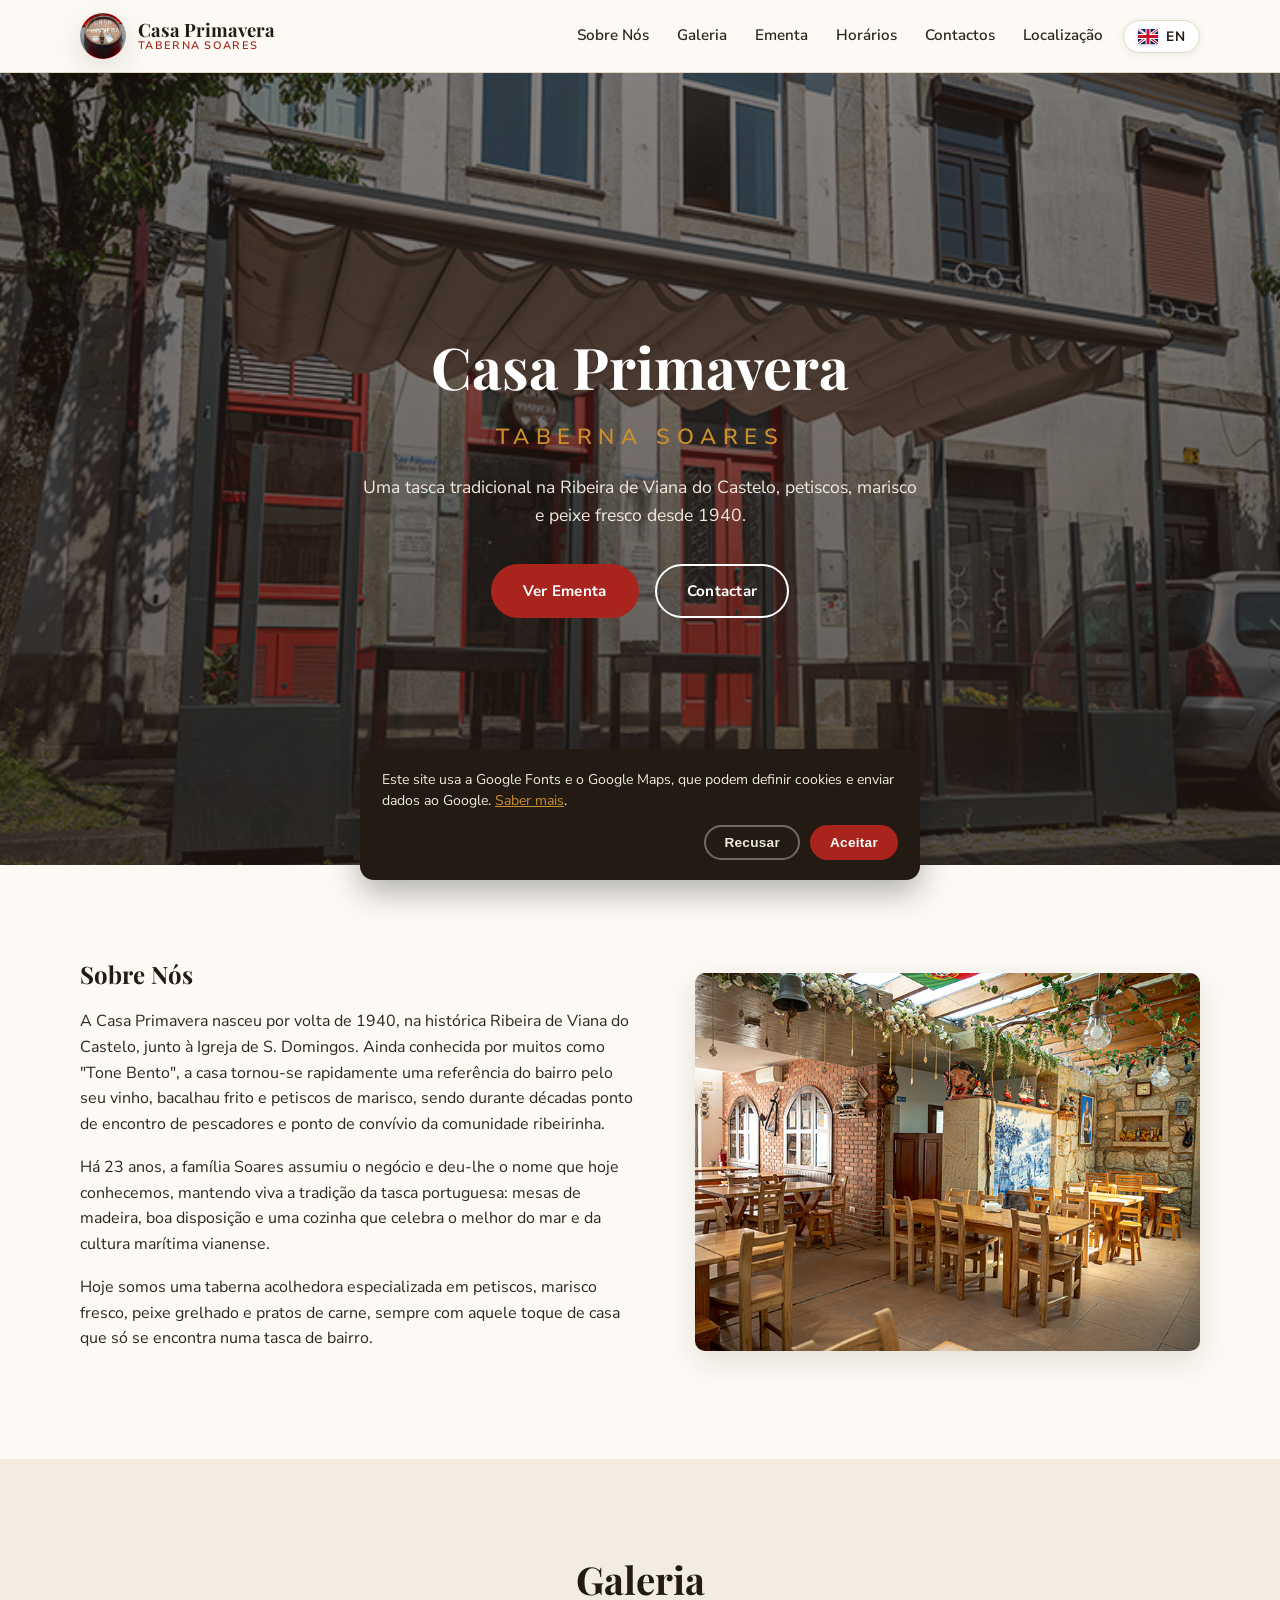
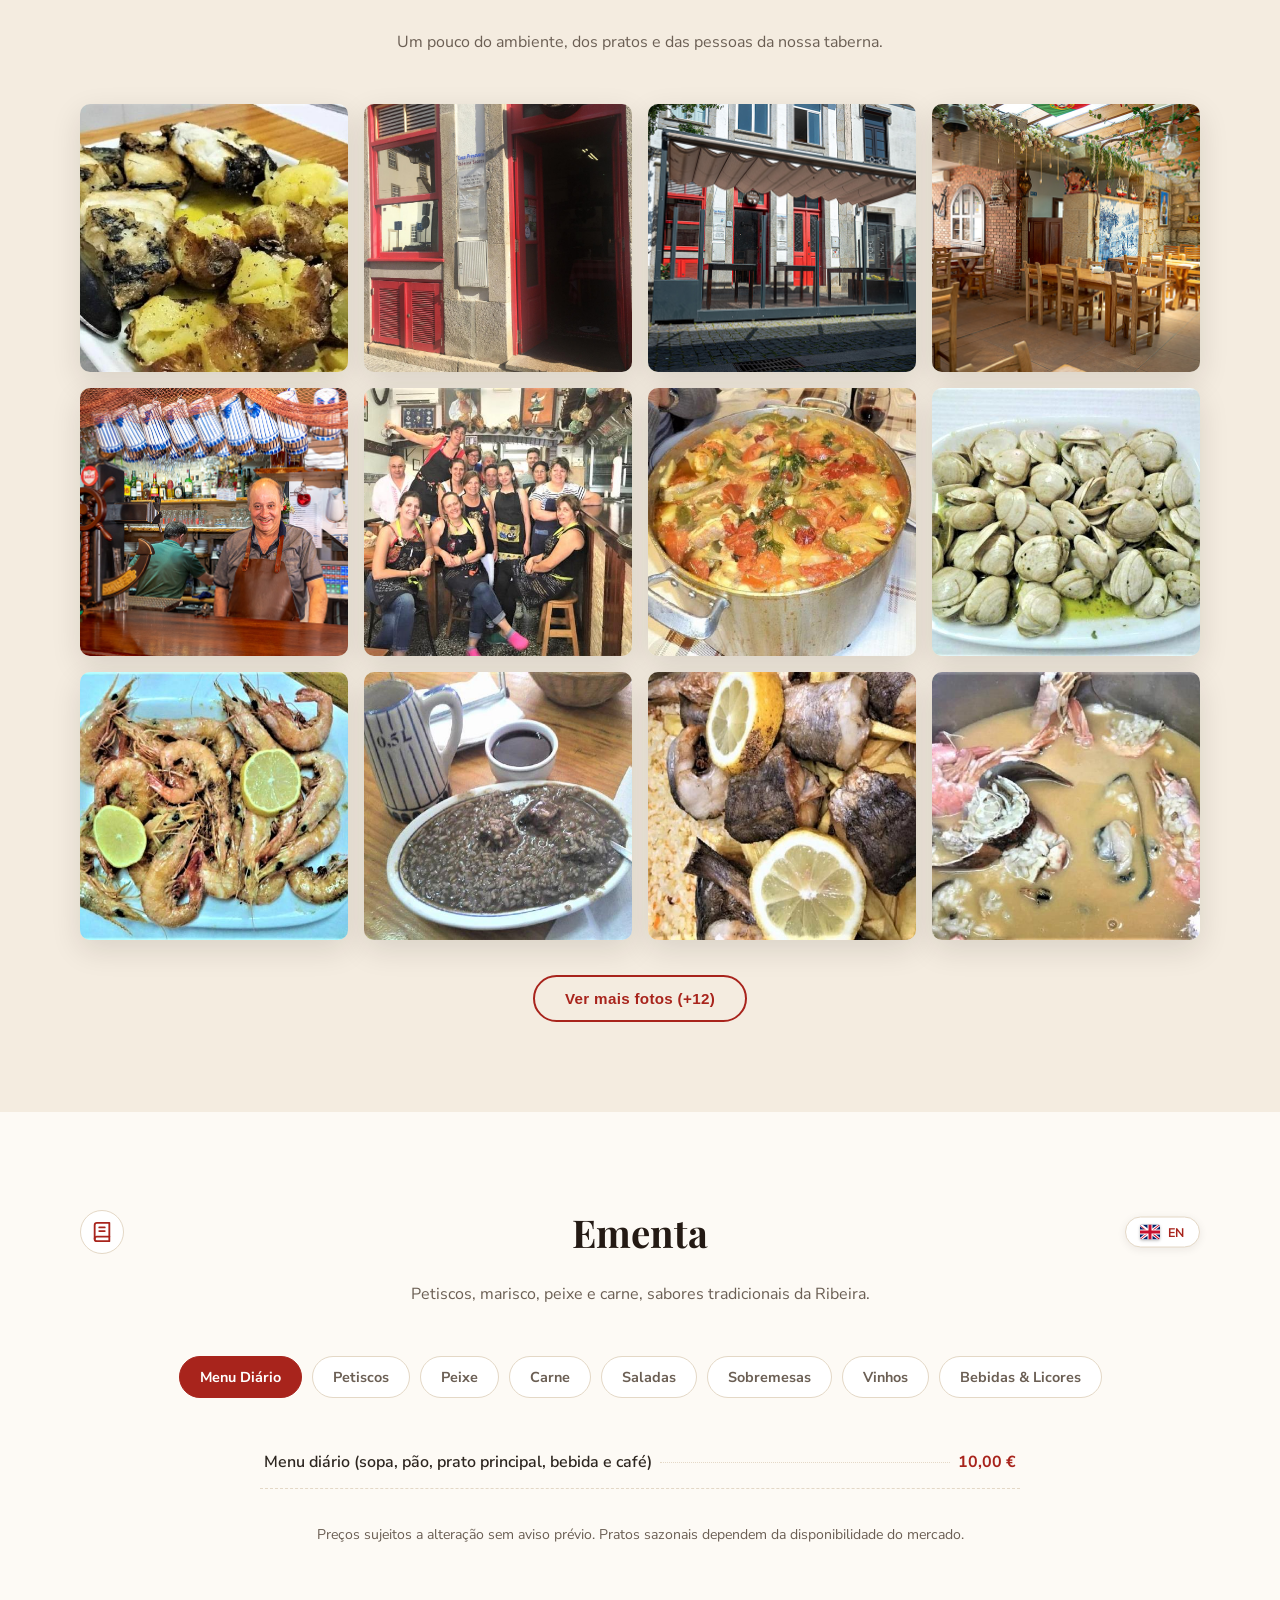
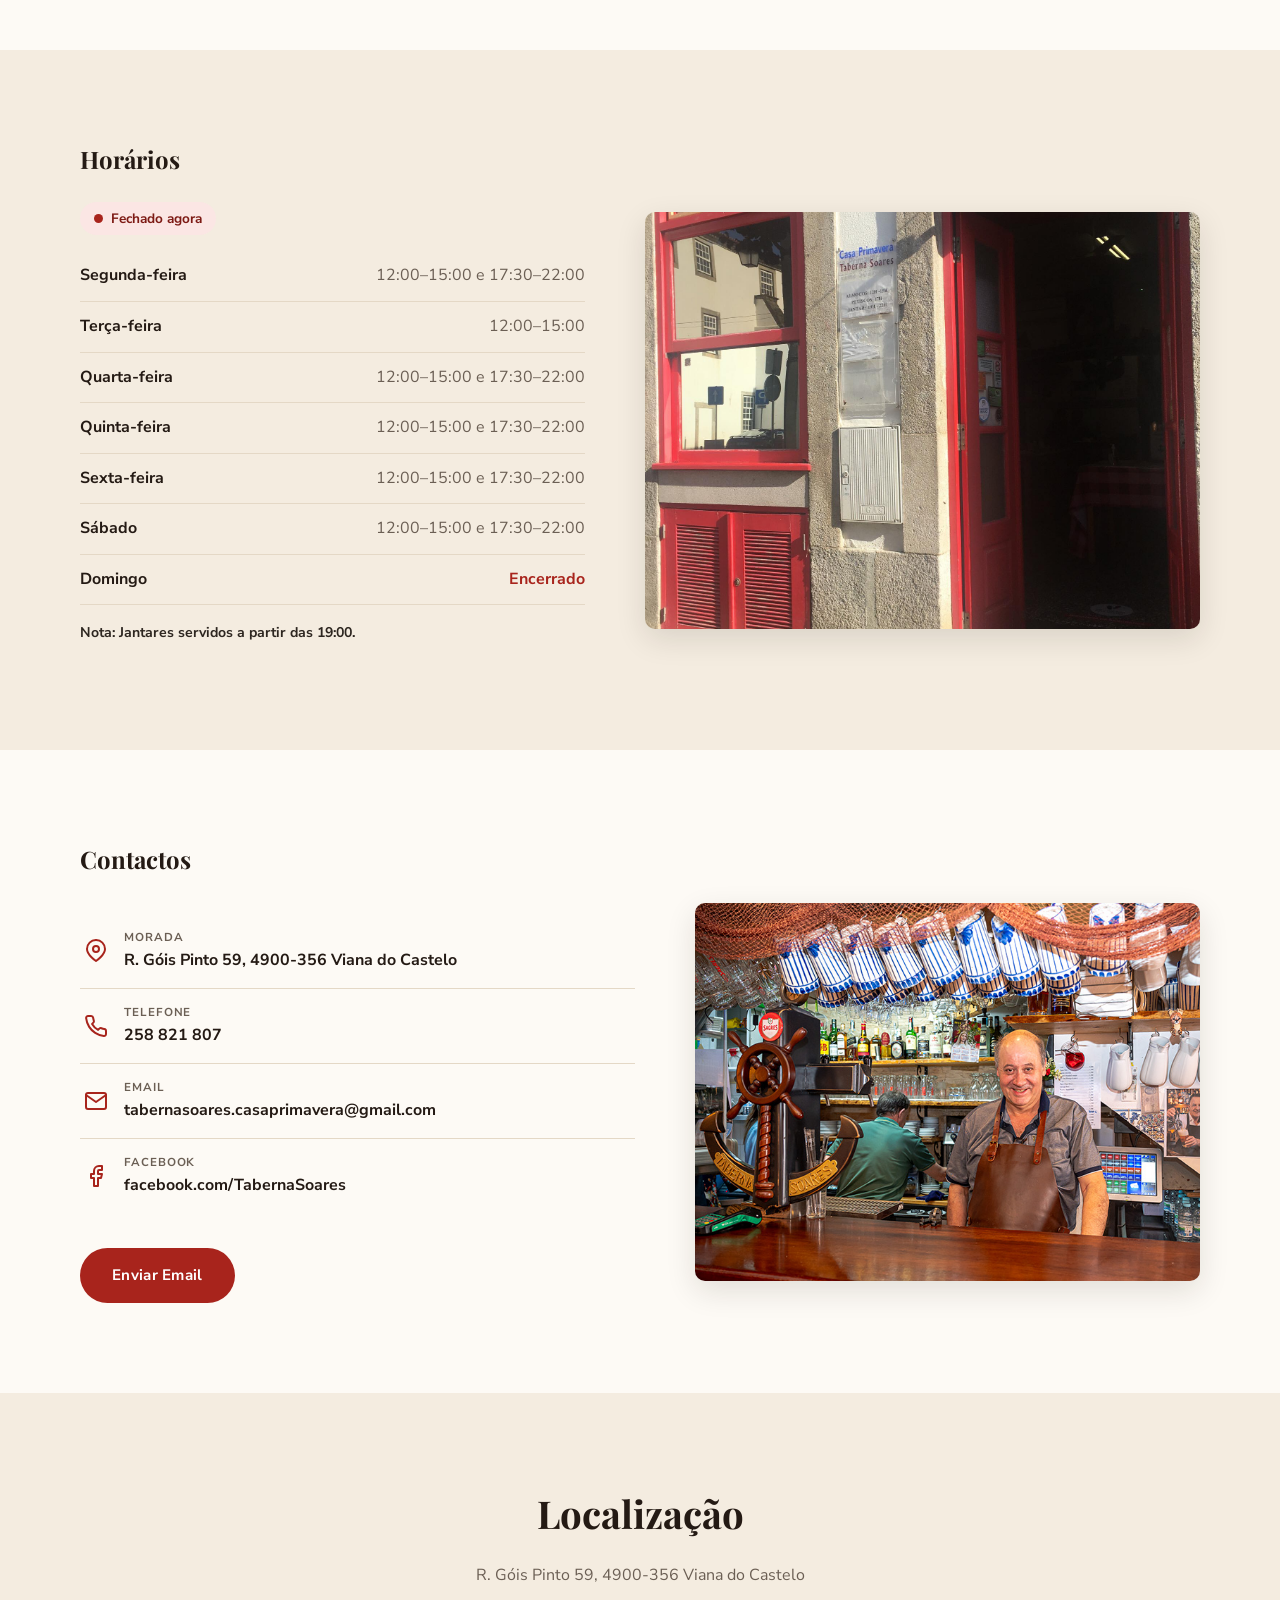
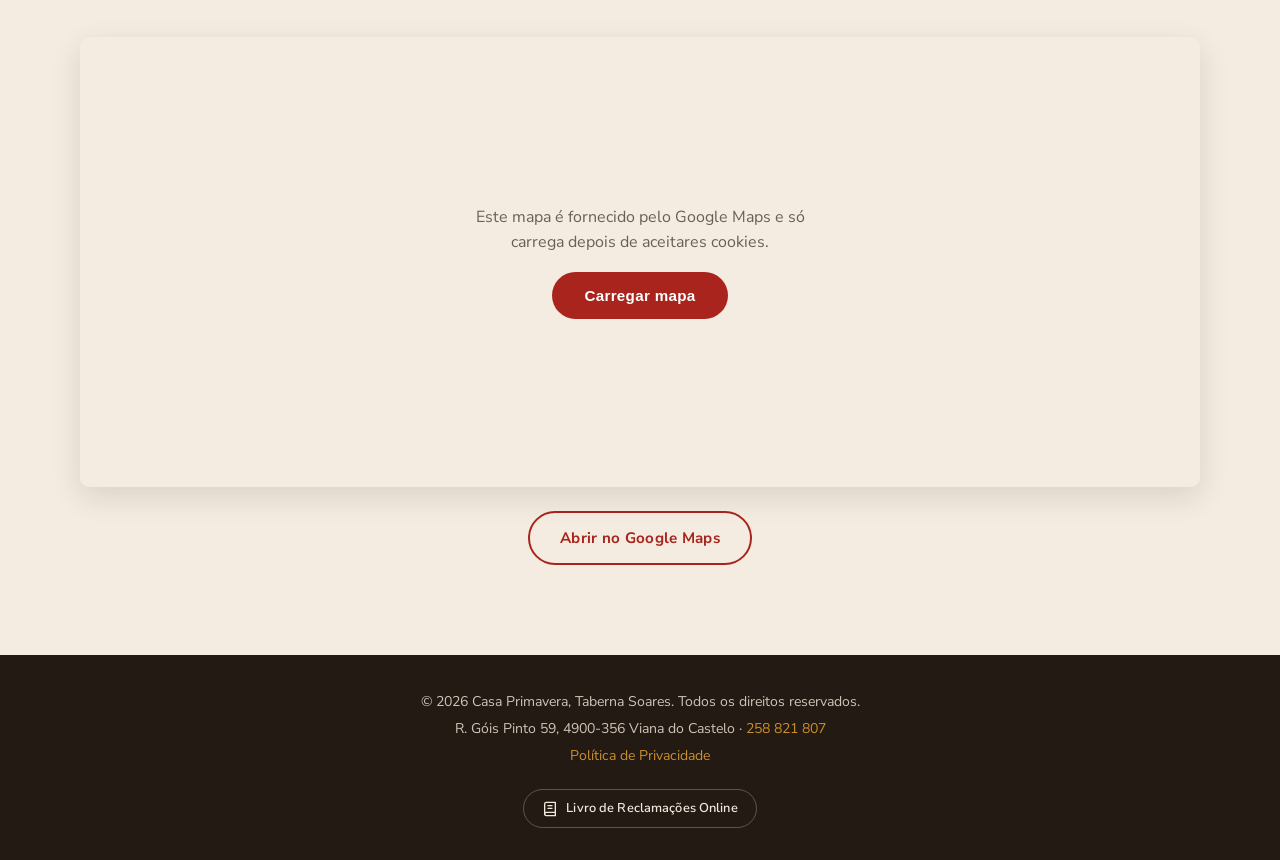
==== index.html @ 9ac93bb6 "final" ====
<!DOCTYPE html>
<html lang="pt-PT">
<head>
<meta charset="UTF-8">
<meta name="viewport" content="width=device-width, initial-scale=1.0">
<title>Casa Primavera, Taberna Soares | Restaurante em Viana do Castelo</title>
<meta name="description" content="Casa Primavera - Taberna Soares: tasca tradicional na Ribeira de Viana do Castelo, especialista em petiscos, marisco e peixe fresco desde 1940.">
<meta name="keywords" content="Casa Primavera, Taberna Soares, restaurante Viana do Castelo, tasca tradicional, Ribeira Viana do Castelo, petiscos, marisco, peixe fresco, bacalhau, gastronomia minhota">
<meta name="author" content="Casa Primavera - Taberna Soares">
<meta name="robots" content="index, follow">
<meta name="theme-color" content="#7d1a14">

<!-- Open Graph / Facebook / WhatsApp -->
<meta property="og:type" content="website">
<meta property="og:title" content="Casa Primavera, Taberna Soares | Restaurante em Viana do Castelo">
<meta property="og:description" content="Tasca tradicional na Ribeira de Viana do Castelo, especialista em petiscos, marisco e peixe fresco desde 1940.">
<meta property="og:image" content="images/interior-sala.jpg">
<meta property="og:locale" content="pt_PT">
<meta property="og:site_name" content="Casa Primavera - Taberna Soares">

<!-- Twitter Card -->
<meta name="twitter:card" content="summary_large_image">
<meta name="twitter:title" content="Casa Primavera, Taberna Soares | Restaurante em Viana do Castelo">
<meta name="twitter:description" content="Tasca tradicional na Ribeira de Viana do Castelo, especialista em petiscos, marisco e peixe fresco desde 1940.">
<meta name="twitter:image" content="images/interior-sala.jpg">

<!-- Favicon -->
<link rel="icon" type="image/png" href="images/favicon.png">
<link rel="apple-touch-icon" href="images/favicon.png">

<!-- Fonts & Styles -->
<link rel="preconnect" href="https://fonts.googleapis.com">
<link href="https://fonts.googleapis.com/css2?family=Playfair+Display:wght@600;700&family=Nunito+Sans:wght@400;600;700&display=swap" rel="stylesheet">
<link rel="stylesheet" href="css/style.css">
<noscript><style>.page-loader { display: none !important; }</style></noscript>

<!-- Schema.org JSON-LD Structured Data for Restaurant -->
<script type="application/ld+json">
{
  "@context": "https://schema.org",
  "@type": "Restaurant",
  "name": "Casa Primavera - Taberna Soares",
  "image": "images/interior-sala.jpg",
  "telephone": "+351258821807",
  "email": "tabernasoares.casaprimavera@gmail.com",
  "address": {
    "@type": "PostalAddress",
    "streetAddress": "R. Góis Pinto 59",
    "addressLocality": "Viana do Castelo",
    "postalCode": "4900-356",
    "addressCountry": "PT"
  },
  "geo": {
    "@type": "GeoCoordinates",
    "latitude": 41.6918,
    "longitude": -8.8344
  },
  "servesCuisine": ["Portuguese", "Seafood", "Tapas"],
  "priceRange": "€€",
  "openingHoursSpecification": [
    {
      "@type": "OpeningHoursSpecification",
      "dayOfWeek": ["Monday", "Wednesday", "Thursday", "Friday", "Saturday"],
      "opens": "12:00",
      "closes": "15:00"
    },
    {
      "@type": "OpeningHoursSpecification",
      "dayOfWeek": ["Monday", "Wednesday", "Thursday", "Friday", "Saturday"],
      "opens": "17:30",
      "closes": "22:00"
    },
    {
      "@type": "OpeningHoursSpecification",
      "dayOfWeek": "Tuesday",
      "opens": "12:00",
      "closes": "15:00"
    }
  ]
}
</script>
</head>
<body>

<div class="page-loader" id="pageLoader" aria-hidden="true">
    <div class="page-loader-ring">
        <img src="images/logo-barril.jpg" alt="" class="page-loader-logo">
    </div>
    <p class="page-loader-title">Casa Primavera</p>
    <p class="page-loader-subtitle">Taberna Soares</p>
    <svg class="page-loader-wave" viewBox="0 0 1440 120" preserveAspectRatio="none" aria-hidden="true">
        <path fill="rgba(255,255,255,0.07)" d="M0,64L80,58.7C160,53,320,43,480,48C640,53,800,75,960,80C1120,85,1280,75,1360,69.3L1440,64L1440,120L0,120Z"></path>
    </svg>
</div>

<header class="site-header" id="topo">
    <div class="container header-inner">
        <a href="#topo" class="brand">
            <img src="images/logo-barril.jpg" alt="Casa Primavera - Taberna Soares" class="brand-logo">
            <span class="brand-text">Casa Primavera<small>Taberna Soares</small></span>
        </a>
        <div class="header-right">
            <nav class="main-nav" id="mainNav">
                <ul>
                    <li><a href="#sobre" data-pt="Sobre Nós" data-en="About Us">Sobre Nós</a></li>
                    <li><a href="#galeria" data-pt="Galeria" data-en="Gallery">Galeria</a></li>
                    <li><a href="#ementa" data-pt="Ementa" data-en="Menu">Ementa</a></li>
                    <li><a href="#horarios" data-pt="Horários" data-en="Opening Hours">Horários</a></li>
                    <li><a href="#contactos" data-pt="Contactos" data-en="Contacts">Contactos</a></li>
                    <li><a href="#localizacao" data-pt="Localização" data-en="Location">Localização</a></li>
                    <li class="nav-lang-item">
                        <button type="button" class="lang-toggle nav-lang-toggle" id="navLangToggle" data-lang="pt" aria-label="Mudar idioma / Change language" title="Switch to English">
                            <svg class="flag-icon" viewBox="0 0 640 480" width="20" height="15" aria-hidden="true"><path fill="#012169" d="M0 0h640v480H0z"/><path fill="#FFF" d="m75 0 245 180L565 0h75v55L415 240l225 185v55h-75L320 300 75 480H0v-55l225-185L0 55V0h75z"/><path fill="#C8102E" d="m424 286 216 178v16h-40L384 302l40-16zM640 0v16L424 194l-16-26L616 0h24zM0 480v-16l216-178 16 26L16 480H0zM0 0v16l216 178-40 16L0 32v-32z"/><path fill="#FFF" d="M240 0v480h160V0H240zM0 160v160h640V160H0z"/><path fill="#C8102E" d="M272 0v480h96V0h-96zM0 192v96h640v-96H0z"/></svg>
                            <span>EN</span>
                        </button>
                    </li>
                </ul>
            </nav>
            <button type="button" class="lang-toggle header-lang-toggle" id="headerLangToggle" data-lang="pt" aria-label="Mudar idioma / Change language" title="Switch to English">
                <svg class="flag-icon" viewBox="0 0 640 480" width="20" height="15" aria-hidden="true"><path fill="#012169" d="M0 0h640v480H0z"/><path fill="#FFF" d="m75 0 245 180L565 0h75v55L415 240l225 185v55h-75L320 300 75 480H0v-55l225-185L0 55V0h75z"/><path fill="#C8102E" d="m424 286 216 178v16h-40L384 302l40-16zM640 0v16L424 194l-16-26L616 0h24zM0 480v-16l216-178 16 26L16 480H0zM0 0v16l216 178-40 16L0 32v-32z"/><path fill="#FFF" d="M240 0v480h160V0H240zM0 160v160h640V160H0z"/><path fill="#C8102E" d="M272 0v480h96V0h-96zM0 192v96h640v-96H0z"/></svg>
                <span>EN</span>
            </button>
            <button class="nav-toggle" id="navToggle" aria-label="Abrir menu" aria-expanded="false">
                <span></span><span></span><span></span>
            </button>
        </div>
    </div>
</header>

<section class="hero" id="hero" style="background-image:url('images/exterior-esplanada.jpg');">
    <div class="hero-overlay"></div>
    <div class="container hero-content">
        <h1>Casa Primavera<span>Taberna Soares</span></h1>
        <p data-pt="Uma tasca tradicional na Ribeira de Viana do Castelo, petiscos, marisco e peixe fresco desde 1940." data-en="A traditional tavern in Ribeira de Viana do Castelo, tapas, seafood and fresh fish since 1940.">Uma tasca tradicional na Ribeira de Viana do Castelo, petiscos, marisco e peixe fresco desde 1940.</p>
        <div class="hero-actions">
            <a href="#ementa" class="btn btn-primary" data-pt="Ver Ementa" data-en="View Menu">Ver Ementa</a>
            <a href="#contactos" class="btn btn-outline" data-pt="Contactar" data-en="Contact Us">Contactar</a>
        </div>
    </div>
</section>

<main>

    <section class="section" id="sobre">
        <div class="container split">
            <div class="split-text reveal">
                <h2 data-pt="Sobre Nós" data-en="About Us">Sobre Nós</h2>
                <p data-pt="A Casa Primavera nasceu por volta de 1940, na histórica Ribeira de Viana do Castelo, junto à Igreja de S. Domingos. Ainda conhecida por muitos como &quot;Tone Bento&quot;, a casa tornou-se rapidamente uma referência do bairro pelo seu vinho, bacalhau frito e petiscos de marisco, sendo durante décadas ponto de encontro de pescadores e ponto de convívio da comunidade ribeirinha." data-en="Casa Primavera was born around 1940 in the historical Ribeira of Viana do Castelo, next to St. Dominic's Church. Still known by many as &quot;Tone Bento&quot;, the tavern quickly became a neighborhood landmark for its wine, fried codfish and seafood tapas, serving for decades as a gathering place for fishermen and the riverside community.">A Casa Primavera nasceu por volta de 1940, na histórica Ribeira de Viana do Castelo, junto à Igreja de S. Domingos. Ainda conhecida por muitos como "Tone Bento", a casa tornou-se rapidamente uma referência do bairro pelo seu vinho, bacalhau frito e petiscos de marisco, sendo durante décadas ponto de encontro de pescadores e ponto de convívio da comunidade ribeirinha.</p>
                <p data-pt="Há 23 anos, a família Soares assumiu o negócio e deu-lhe o nome que hoje conhecemos, mantendo viva a tradição da tasca portuguesa: mesas de madeira, boa disposição e uma cozinha que celebra o melhor do mar e da cultura marítima vianense." data-en="23 years ago, the Soares family took over the business and gave it the name we know today, keeping the Portuguese tavern tradition alive: wooden tables, good spirit and a kitchen that celebrates the best of the sea and Viana's maritime culture.">Há 23 anos, a família Soares assumiu o negócio e deu-lhe o nome que hoje conhecemos, mantendo viva a tradição da tasca portuguesa: mesas de madeira, boa disposição e uma cozinha que celebra o melhor do mar e da cultura marítima vianense.</p>
                <p data-pt="Hoje somos uma taberna acolhedora especializada em petiscos, marisco fresco, peixe grelhado e pratos de carne, sempre com aquele toque de casa que só se encontra numa tasca de bairro." data-en="Today we are a cozy tavern specializing in tapas, fresh seafood, grilled fish and meat dishes, always with that homemade touch you only find in a neighborhood tavern.">Hoje somos uma taberna acolhedora especializada em petiscos, marisco fresco, peixe grelhado e pratos de carne, sempre com aquele toque de casa que só se encontra numa tasca de bairro.</p>
            </div>
            <div class="split-image reveal">
                <img src="images/interior-sala.jpg" alt="Sala de refeições da Casa Primavera - Taberna Soares" loading="lazy">
            </div>
        </div>
    </section>

        <section class="section section-alt" id="galeria">
        <div class="container">
            <h2 class="section-title" data-pt="Galeria" data-en="Gallery">Galeria</h2>
            <p class="section-subtitle" data-pt="Um pouco do ambiente, dos pratos e das pessoas da nossa taberna." data-en="A glimpse of our ambiance, dishes and people.">Um pouco do ambiente, dos pratos e das pessoas da nossa taberna.</p>
            <div class="gallery-grid" id="galleryGrid">
                                <button type="button" class="gallery-item reveal " data-index="0">
                    <img src="images/exterior-fachada.jpg" alt="Fachada da Casa Primavera - Taberna Soares" loading="lazy">
                </button>
                                <button type="button" class="gallery-item reveal " data-index="1">
                    <img src="images/exterior-entrada.jpg" alt="Entrada da taberna com o letreiro Casa Primavera" loading="lazy">
                </button>
                                <button type="button" class="gallery-item reveal " data-index="2">
                    <img src="images/exterior-esplanada.jpg" alt="Esplanada exterior da taberna" loading="lazy">
                </button>
                                <button type="button" class="gallery-item reveal " data-index="3">
                    <img src="images/interior-sala.jpg" alt="Sala de refeições com decoração tradicional" loading="lazy">
                </button>
                                <button type="button" class="gallery-item reveal " data-index="4">
                    <img src="images/interior-bar.jpg" alt="Balcão do bar da taberna" loading="lazy">
                </button>
                                <button type="button" class="gallery-item reveal " data-index="5">
                    <img src="images/equipa.jpg" alt="Equipa da Casa Primavera - Taberna Soares" loading="lazy">
                </button>
                                <button type="button" class="gallery-item reveal " data-index="6">
                    <img src="images/prato-cataplana.jpg" alt="Cataplana de peixe e legumes" loading="lazy">
                </button>
                                <button type="button" class="gallery-item reveal " data-index="7">
                    <img src="images/prato-ameijoas.jpg" alt="Amêijoas à casa" loading="lazy">
                </button>
                                <button type="button" class="gallery-item reveal " data-index="8">
                    <img src="images/prato-gambas.jpg" alt="Gambas com limão" loading="lazy">
                </button>
                                <button type="button" class="gallery-item reveal " data-index="9">
                    <img src="images/prato-peixe-grelhado.jpg" alt="Peixe grelhado com batata a murro" loading="lazy">
                </button>
                                <button type="button" class="gallery-item reveal " data-index="10">
                    <img src="images/prato-peixe-arroz.jpg" alt="Peixe com arroz" loading="lazy">
                </button>
                                <button type="button" class="gallery-item reveal " data-index="11">
                    <img src="images/prato-arroz-marisco.jpg" alt="Arroz de marisco" loading="lazy">
                </button>
                                <button type="button" class="gallery-item reveal gallery-item-hidden" data-index="12">
                    <img src="images/prato-peixe-frito.jpg" alt="Sargo frito com feijão frade" loading="lazy">
                </button>
                                <button type="button" class="gallery-item reveal gallery-item-hidden" data-index="13">
                    <img src="images/prato-mexilhao-vinho.jpg" alt="Mexilhão à casa com vinho tinto" loading="lazy">
                </button>
                                <button type="button" class="gallery-item reveal gallery-item-hidden" data-index="14">
                    <img src="images/prato-arroz-marisco-panela.jpg" alt="Arroz de marisco na panela" loading="lazy">
                </button>
                                <button type="button" class="gallery-item reveal gallery-item-hidden" data-index="15">
                    <img src="images/prato-bacalhau-legumes.jpg" alt="Bacalhau grelhado com legumes" loading="lazy">
                </button>
                                <button type="button" class="gallery-item reveal gallery-item-hidden" data-index="16">
                    <img src="images/prato-sardinhas.jpg" alt="Sardinhas grelhadas com pimentos" loading="lazy">
                </button>
                                <button type="button" class="gallery-item reveal gallery-item-hidden" data-index="17">
                    <img src="images/prato-gambas-cozidas.jpg" alt="Gambas cozidas com vinho branco" loading="lazy">
                </button>
                                <button type="button" class="gallery-item reveal gallery-item-hidden" data-index="18">
                    <img src="images/prato-gambas-fritas.jpg" alt="Gambas fritas com pão" loading="lazy">
                </button>
                                <button type="button" class="gallery-item reveal gallery-item-hidden" data-index="19">
                    <img src="images/prato-variedade.jpg" alt="Seleção de petiscos e marisco da casa" loading="lazy">
                </button>
                                <button type="button" class="gallery-item reveal gallery-item-hidden" data-index="20">
                    <img src="images/mesa-vinho-branco.jpg" alt="Vinho branco da casa à mesa" loading="lazy">
                </button>
                                <button type="button" class="gallery-item reveal gallery-item-hidden" data-index="21">
                    <img src="images/prato-sapateira-gambas.jpg" alt="Sapateira recheada e gambas da casa" loading="lazy">
                </button>
                                <button type="button" class="gallery-item reveal gallery-item-hidden" data-index="22">
                    <img src="images/evento-romaria-agonia.jpg" alt="Romaria da Senhora d'Agonia na Taberna Soares" loading="lazy">
                </button>
                                <button type="button" class="gallery-item reveal gallery-item-hidden" data-index="23">
                    <img src="images/exterior-historico.jpg" alt="Fotografia histórica do edifício da taberna" loading="lazy">
                </button>
                            </div>
                        <div class="gallery-toggle-wrapper">
                <button type="button" class="btn btn-outline gallery-toggle" id="galleryToggle" data-more-text="Ver mais fotos (+12)" data-less-text="Ver menos fotos">Ver mais fotos (+12)</button>
            </div>
                    </div>
    </section>

    <div class="lightbox" id="lightbox" aria-hidden="true">
        <button type="button" class="lightbox-close" id="lightboxClose" aria-label="Fechar">&times;</button>
        <button type="button" class="lightbox-prev" id="lightboxPrev" aria-label="Anterior">&#10094;</button>
        <img src="" alt="" id="lightboxImage">
        <button type="button" class="lightbox-next" id="lightboxNext" aria-label="Seguinte">&#10095;</button>
    </div>

    <section class="section" id="ementa">
        <div class="container">
            <div class="section-title-row">
                <a href="ementa.html" class="menu-page-link" title="Ver ementa completa" aria-label="Ver ementa completa">
                    <svg viewBox="0 0 24 24" fill="none" stroke="currentColor" stroke-width="2" stroke-linecap="round" stroke-linejoin="round" aria-hidden="true">
                        <path d="M4 19.5A2.5 2.5 0 0 1 6.5 17H20"/>
                        <path d="M6.5 2H20v20H6.5A2.5 2.5 0 0 1 4 19.5v-15A2.5 2.5 0 0 1 6.5 2Z"/>
                        <line x1="9" y1="7" x2="15" y2="7"/>
                        <line x1="9" y1="11" x2="15" y2="11"/>
                    </svg>
                </a>
                <h2 class="section-title" data-pt="Ementa" data-en="Menu">Ementa</h2>
                <button type="button" class="lang-toggle lang-toggle-light" id="langToggle" data-lang="pt">EN</button>
            </div>
            <p class="section-subtitle" data-pt="Petiscos, marisco, peixe e carne, sabores tradicionais da Ribeira." data-en="Tapas, seafood, fish and meat, traditional flavours from the Ribeira.">Petiscos, marisco, peixe e carne, sabores tradicionais da Ribeira.</p>

            <div class="menu-tabs" id="menuTabs">
                <button type="button" class="menu-tab active" data-target="menu-0" data-pt="Menu Diário" data-en="Daily Menu">Menu Diário</button>
                <button type="button" class="menu-tab" data-target="menu-1" data-pt="Petiscos" data-en="Petiscos (Tapas)">Petiscos</button>
                <button type="button" class="menu-tab" data-target="menu-2" data-pt="Peixe" data-en="Fish">Peixe</button>
                <button type="button" class="menu-tab" data-target="menu-3" data-pt="Carne" data-en="Meat">Carne</button>
                <button type="button" class="menu-tab" data-target="menu-4" data-pt="Saladas" data-en="Salads">Saladas</button>
                <button type="button" class="menu-tab" data-target="menu-5" data-pt="Sobremesas" data-en="Desserts">Sobremesas</button>
                <button type="button" class="menu-tab" data-target="menu-6" data-pt="Vinhos" data-en="Wines">Vinhos</button>
                <button type="button" class="menu-tab" data-target="menu-7" data-pt="Bebidas &amp; Licores" data-en="Drinks &amp; Spirits">Bebidas &amp; Licores</button>
            </div>

            <div class="menu-panel active" id="menu-0">
                <ul class="menu-list">
                    <li class="menu-item">
                        <span class="menu-item-name" data-pt="Menu diário (sopa, pão, prato principal, bebida e café)" data-en="Daily menu (soup, bread, main course, drink and coffee)">Menu diário (sopa, pão, prato principal, bebida e café)</span>
                        <span class="menu-item-dots"></span>
                        <span class="menu-item-price">10,00 €</span>
                    </li>
                </ul>
            </div>

            <div class="menu-panel" id="menu-1">
                <ul class="menu-list">
                    <li class="menu-item">
                        <span class="menu-item-name" data-pt="Pão (unidade)" data-en="Bread (unit)">Pão (unidade)</span>
                        <span class="menu-item-dots"></span>
                        <span class="menu-item-price">0,40 €</span>
                    </li>
                    <li class="menu-item">
                        <span class="menu-item-name" data-pt="Manteigas" data-en="Butter">Manteigas</span>
                        <span class="menu-item-dots"></span>
                        <span class="menu-item-price">0,80 €</span>
                    </li>
                    <li class="menu-item">
                        <span class="menu-item-name" data-pt="Azeitonas" data-en="Olives">Azeitonas</span>
                        <span class="menu-item-dots"></span>
                        <span class="menu-item-price">1,80 €</span>
                    </li>
                    <li class="menu-item">
                        <span class="menu-item-name" data-pt="Sopa" data-en="Soup">Sopa</span>
                        <span class="menu-item-dots"></span>
                        <span class="menu-item-price">2,00 €</span>
                    </li>
                    <li class="menu-item">
                        <span class="menu-item-name" data-pt="Fêvera no pão" data-en="Meat of bread">Fêvera no pão</span>
                        <span class="menu-item-dots"></span>
                        <span class="menu-item-price">2,50 €</span>
                    </li>
                    <li class="menu-item">
                        <span class="menu-item-name" data-pt="Mexilhão" data-en="Mussel">Mexilhão</span>
                        <span class="menu-item-dots"></span>
                        <span class="menu-item-price">5,50 €</span>
                    </li>
                    <li class="menu-item">
                        <span class="menu-item-name" data-pt="Ovas" data-en="Spat (Fish roe)">Ovas</span>
                        <span class="menu-item-dots"></span>
                        <span class="menu-item-price">5,50 €</span>
                    </li>
                    <li class="menu-item">
                        <span class="menu-item-name" data-pt="Tentáculos de pota" data-en="Squid tentacles">Tentáculos de pota</span>
                        <span class="menu-item-dots"></span>
                        <span class="menu-item-price">5,50 €</span>
                    </li>
                    <li class="menu-item">
                        <span class="menu-item-name" data-pt="Vieiras recheadas (unid.)" data-en="Stuffed scallops (unit)">Vieiras recheadas (unid.)</span>
                        <span class="menu-item-dots"></span>
                        <span class="menu-item-price">5,50 €</span>
                    </li>
                    <li class="menu-item">
                        <span class="menu-item-name" data-pt="Búzios" data-en="Whelks">Búzios</span>
                        <span class="menu-item-dots"></span>
                        <span class="menu-item-price">5,50 €</span>
                    </li>
                    <li class="menu-item">
                        <span class="menu-item-name" data-pt="Tábua de presunto e queijo" data-en="Ham and cheese board">Tábua de presunto e queijo</span>
                        <span class="menu-item-dots"></span>
                        <span class="menu-item-price">12,00 €</span>
                    </li>
                    <li class="menu-item">
                        <span class="menu-item-name" data-pt="Sapateira (na época) (unid.)" data-en="Shoemaker (in season) (unit)">Sapateira (na época) (unid.)</span>
                        <span class="menu-item-dots"></span>
                        <span class="menu-item-price">20,00 €</span>
                    </li>
                    <li class="menu-item">
                        <span class="menu-item-name" data-pt="Ouriço do mar (unid.)" data-en="Sea urchin (unit)">Ouriço do mar (unid.)</span>
                        <span class="menu-item-dots"></span>
                        <span class="menu-item-price">3,00 €</span>
                    </li>
                    <li class="menu-item">
                        <span class="menu-item-name" data-pt="Gambas (kg)" data-en="Shrimp (per kg)">Gambas (kg)</span>
                        <span class="menu-item-dots"></span>
                        <span class="menu-item-price">23,00 €</span>
                    </li>
                    <li class="menu-item">
                        <span class="menu-item-name" data-pt="Gambas fritas (kg)" data-en="Fried shrimp (per kg)">Gambas fritas (kg)</span>
                        <span class="menu-item-dots"></span>
                        <span class="menu-item-price">25,00 €</span>
                    </li>
                    <li class="menu-item">
                        <span class="menu-item-name" data-pt="Percebes (200g / dose)" data-en="Barnacles (200g portion)">Percebes (200g / dose)</span>
                        <span class="menu-item-dots"></span>
                        <span class="menu-item-price">9,00 €</span>
                    </li>
                    <li class="menu-item">
                        <span class="menu-item-name" data-pt="Navalheiras (kg)" data-en="Crabs (per kg)">Navalheiras (kg)</span>
                        <span class="menu-item-dots"></span>
                        <span class="menu-item-price">22,00 €</span>
                    </li>
                    <li class="menu-item">
                        <span class="menu-item-name" data-pt="Amêijoas (300g / dose)" data-en="Clams (300g portion)">Amêijoas (300g / dose)</span>
                        <span class="menu-item-dots"></span>
                        <span class="menu-item-price">12,00 €</span>
                    </li>
                    <li class="menu-item">
                        <span class="menu-item-name" data-pt="Camarão da costa (150g) Pequeno" data-en="Coast shrimp Small (150g, Sat. from 17h)">Camarão da costa (150g) Pequeno</span>
                        <span class="menu-item-dots"></span>
                        <span class="menu-item-price">9,50 €</span>
                    </li>
                    <li class="menu-item">
                        <span class="menu-item-name" data-pt="Camarão da costa (150g) Grande" data-en="Coast shrimp Big (150g, Sat. from 17h)">Camarão da costa (150g) Grande</span>
                        <span class="menu-item-dots"></span>
                        <span class="menu-item-price">13,50 €</span>
                    </li>
                    <li class="menu-item">
                        <span class="menu-item-name" data-pt="Lavagante grelhado (kg)" data-en="Grilled lobster (per kg)">Lavagante grelhado (kg)</span>
                        <span class="menu-item-dots"></span>
                        <span class="menu-item-price">65,00 €</span>
                    </li>
                    <li class="menu-item">
                        <span class="menu-item-name" data-pt="Lavagante cozido (kg)" data-en="Cooked lobster (per kg)">Lavagante cozido (kg)</span>
                        <span class="menu-item-dots"></span>
                        <span class="menu-item-price">70,00 €</span>
                    </li>
                </ul>

                <h3 class="menu-subsection-title" data-pt="Conservas &amp; Patés (VianaPesca)" data-en="Canned Fish &amp; Pâté (VianaPesca)">Conservas &amp; Patés (VianaPesca)</h3>
                <ul class="menu-list">
                    <li class="menu-item">
                        <span class="menu-item-name" data-pt="Paté (Atum, Atum picante ou Cavala picante)" data-en="Pâté (Tuna, Spicy Tuna or Spicy Mackerel)">Paté (Atum, Atum picante ou Cavala picante)</span>
                        <span class="menu-item-dots"></span>
                        <span class="menu-item-price">3,00 €</span>
                    </li>
                    <li class="menu-item">
                        <span class="menu-item-name" data-pt="Sardinhas em conserva (Azeite picante, Caril, Tomate ou Tomate picante)" data-en="Canned Sardines (Spicy oil, Curry, Tomato or Spicy tomato)">Sardinhas em conserva (Azeite picante, Caril, Tomate ou Tomate picante)</span>
                        <span class="menu-item-dots"></span>
                        <span class="menu-item-price">4,00 €</span>
                    </li>
                </ul>
            </div>

            <div class="menu-panel" id="menu-2">
                <ul class="menu-list">
                    <li class="menu-item">
                        <span class="menu-item-name" data-pt="Misto de peixe frito (por pessoa)" data-en="Mixed fried fish (per person)">Misto de peixe frito (por pessoa)</span>
                        <span class="menu-item-dots"></span>
                        <span class="menu-item-price">12,50 €</span>
                    </li>
                    <li class="menu-item">
                        <span class="menu-item-name" data-pt="Sardinhas (na época) (por pessoa)" data-en="Sardine (in season) (per person)">Sardinhas (na época) (por pessoa)</span>
                        <span class="menu-item-dots"></span>
                        <span class="menu-item-price">11,00 €</span>
                    </li>
                    <li class="menu-item">
                        <span class="menu-item-name" data-pt="Peixe espada na brasa (por pessoa)" data-en="Black swordfish (per person)">Peixe espada na brasa (por pessoa)</span>
                        <span class="menu-item-dots"></span>
                        <span class="menu-item-price">14,00 €</span>
                    </li>
                    <li class="menu-item">
                        <span class="menu-item-name" data-pt="Sargo na brasa (por pessoa)" data-en="Bream (per person)">Sargo na brasa (por pessoa)</span>
                        <span class="menu-item-dots"></span>
                        <span class="menu-item-price">14,00 €</span>
                    </li>
                    <li class="menu-item">
                        <span class="menu-item-name" data-pt="Lulas na brasa (por pessoa)" data-en="Squid (per person)">Lulas na brasa (por pessoa)</span>
                        <span class="menu-item-dots"></span>
                        <span class="menu-item-price">14,00 €</span>
                    </li>
                    <li class="menu-item">
                        <span class="menu-item-name" data-pt="Espadarte na brasa (por pessoa)" data-en="Swordfish (per person)">Espadarte na brasa (por pessoa)</span>
                        <span class="menu-item-dots"></span>
                        <span class="menu-item-price">14,00 €</span>
                    </li>
                    <li class="menu-item">
                        <span class="menu-item-name" data-pt="Polvo grelhado (por pessoa)" data-en="Grilled octopus (per person)">Polvo grelhado (por pessoa)</span>
                        <span class="menu-item-dots"></span>
                        <span class="menu-item-price">17,00 €</span>
                    </li>
                    <li class="menu-item">
                        <span class="menu-item-name" data-pt="Bacalhau na brasa (por pessoa)" data-en="Grilled codfish (per person)">Bacalhau na brasa (por pessoa)</span>
                        <span class="menu-item-dots"></span>
                        <span class="menu-item-price">24,00 €</span>
                    </li>
                    <li class="menu-item">
                        <span class="menu-item-name" data-pt="Robalo (kg)" data-en="Sea bass (per kg)">Robalo (kg)</span>
                        <span class="menu-item-dots"></span>
                        <span class="menu-item-price">40,00 €</span>
                    </li>
                </ul>

                <h3 class="menu-subsection-title" data-pt="Pratos por Encomenda" data-en="Dishes by Order">Pratos por Encomenda</h3>
                <ul class="menu-list">
                    <li class="menu-item">
                        <span class="menu-item-name" data-pt="Arroz de marisco (por pessoa)" data-en="Seafood rice (per person)">Arroz de marisco (por pessoa)</span>
                        <span class="menu-item-dots"></span>
                        <span class="menu-item-price">17,00 €</span>
                    </li>
                    <li class="menu-item">
                        <span class="menu-item-name" data-pt="Arroz de tamboril (por pessoa)" data-en="Monkfish rice (per person)">Arroz de tamboril (por pessoa)</span>
                        <span class="menu-item-dots"></span>
                        <span class="menu-item-price">17,00 €</span>
                    </li>
                    <li class="menu-item">
                        <span class="menu-item-name" data-pt="Caldeirada (por pessoa)" data-en="Stew (per person)">Caldeirada (por pessoa)</span>
                        <span class="menu-item-dots"></span>
                        <span class="menu-item-price">18,50 €</span>
                    </li>
                    <li class="menu-item">
                        <span class="menu-item-name" data-pt="Prato / Louça extra (por pessoa)" data-en="Extra plate / tableware (per person)">Prato / Louça extra (por pessoa)</span>
                        <span class="menu-item-dots"></span>
                        <span class="menu-item-price">1,50 €</span>
                    </li>
                </ul>
            </div>

            <div class="menu-panel" id="menu-3">
                <ul class="menu-list">
                    <li class="menu-item">
                        <span class="menu-item-name" data-pt="1/2 Picanha (por pessoa)" data-en="Filet steak 1/2 (per person)">1/2 Picanha (por pessoa)</span>
                        <span class="menu-item-dots"></span>
                        <span class="menu-item-price">11,00 €</span>
                    </li>
                    <li class="menu-item">
                        <span class="menu-item-name" data-pt="Picanha (por pessoa)" data-en="Filet steak (per person)">Picanha (por pessoa)</span>
                        <span class="menu-item-dots"></span>
                        <span class="menu-item-price">15,00 €</span>
                    </li>
                    <li class="menu-item">
                        <span class="menu-item-name" data-pt="Posta (por pessoa)" data-en="Rump steak (per person)">Posta (por pessoa)</span>
                        <span class="menu-item-dots"></span>
                        <span class="menu-item-price">16,00 €</span>
                    </li>
                    <li class="menu-item">
                        <span class="menu-item-name" data-pt="Posta à casa (por pessoa)" data-en="House rump steak (per person)">Posta à casa (por pessoa)</span>
                        <span class="menu-item-dots"></span>
                        <span class="menu-item-price">19,00 €</span>
                    </li>
                </ul>
            </div>

            <div class="menu-panel" id="menu-4">
                <ul class="menu-list">
                    <li class="menu-item">
                        <span class="menu-item-name" data-pt="Salada de tomate" data-en="Tomato salad">Salada de tomate</span>
                        <span class="menu-item-dots"></span>
                        <span class="menu-item-price">3,00 €</span>
                    </li>
                    <li class="menu-item">
                        <span class="menu-item-name" data-pt="Salada de pimentos" data-en="Peppers salad">Salada de pimentos</span>
                        <span class="menu-item-dots"></span>
                        <span class="menu-item-price">3,50 €</span>
                    </li>
                </ul>
            </div>

            <div class="menu-panel" id="menu-5">
                <ul class="menu-list">
                    <li class="menu-item">
                        <span class="menu-item-name" data-pt="Gelado" data-en="Ice cold (Ice cream)">Gelado</span>
                        <span class="menu-item-dots"></span>
                        <span class="menu-item-price">3,50 €</span>
                    </li>
                    <li class="menu-item">
                        <span class="menu-item-name" data-pt="Bolo de bolacha" data-en="Wafer cake">Bolo de bolacha</span>
                        <span class="menu-item-dots"></span>
                        <span class="menu-item-price">3,50 €</span>
                    </li>
                    <li class="menu-item">
                        <span class="menu-item-name" data-pt="Bolo de chocolate" data-en="Chocolate cake">Bolo de chocolate</span>
                        <span class="menu-item-dots"></span>
                        <span class="menu-item-price">3,50 €</span>
                    </li>
                    <li class="menu-item">
                        <span class="menu-item-name" data-pt="Fatia de melão (na época)" data-en="Slice of melon (in season)">Fatia de melão (na época)</span>
                        <span class="menu-item-dots"></span>
                        <span class="menu-item-price">3,50 €</span>
                    </li>
                    <li class="menu-item">
                        <span class="menu-item-name" data-pt="Pudim" data-en="Pudding">Pudim</span>
                        <span class="menu-item-dots"></span>
                        <span class="menu-item-price">3,50 €</span>
                    </li>
                    <li class="menu-item">
                        <span class="menu-item-name" data-pt="Rabanadas (na época)" data-en="French toast (in season)">Rabanadas (na época)</span>
                        <span class="menu-item-dots"></span>
                        <span class="menu-item-price">3,50 €</span>
                    </li>
                    <li class="menu-item">
                        <span class="menu-item-name" data-pt="Fatia de queijo com marmelada" data-en="Slice of cheese with marmalade">Fatia de queijo com marmelada</span>
                        <span class="menu-item-dots"></span>
                        <span class="menu-item-price">4,00 €</span>
                    </li>
                    <li class="menu-item">
                        <span class="menu-item-name" data-pt="Queijinho curado com marmelada" data-en="Cured cheese with marmalade">Queijinho curado com marmelada</span>
                        <span class="menu-item-dots"></span>
                        <span class="menu-item-price">5,00 €</span>
                    </li>
                    <li class="menu-item">
                        <span class="menu-item-name" data-pt="Pão de ló &quot;Melhor do Universo&quot;" data-en="Best poundcake of universe">Pão de ló &quot;Melhor do Universo&quot;</span>
                        <span class="menu-item-dots"></span>
                        <span class="menu-item-price">5,50 €</span>
                    </li>
                    <li class="menu-item">
                        <span class="menu-item-name" data-pt="Pão de ló &quot;Melhor do Universo&quot; com Queijo da Serra" data-en="Best poundcake of universe with Serra cheese">Pão de ló &quot;Melhor do Universo&quot; com Queijo da Serra</span>
                        <span class="menu-item-dots"></span>
                        <span class="menu-item-price">7,00 €</span>
                    </li>
                </ul>
            </div>

            <div class="menu-panel" id="menu-6">
                <h3 class="menu-subsection-title" data-pt="Vinho da Casa &amp; Champarrião" data-en="House Wine &amp; Champarrião">Vinho da Casa &amp; Champarrião</h3>
                <ul class="menu-list">
                    <li class="menu-item">
                        <span class="menu-item-name" data-pt="Sobrinho do Arcipreste (Branco)" data-en="Sobrinho do Arcipreste (White)">Sobrinho do Arcipreste (Branco)</span>
                        <span class="menu-item-dots"></span>
                        <span class="menu-item-price">9,00 €</span>
                    </li>
                    <li class="menu-item">
                        <span class="menu-item-name" data-pt="Sobrinho do Arcipreste (Rosé)" data-en="Sobrinho do Arcipreste (Rosé)">Sobrinho do Arcipreste (Rosé)</span>
                        <span class="menu-item-dots"></span>
                        <span class="menu-item-price">10,00 €</span>
                    </li>
                    <li class="menu-item">
                        <span class="menu-item-name" data-pt="Vinho da Casa (Caneca 0,5L)" data-en="House Wine Pitcher (0.5L)">Vinho da Casa (Caneca 0,5L)</span>
                        <span class="menu-item-dots"></span>
                        <span class="menu-item-price">3,00 €</span>
                    </li>
                    <li class="menu-item">
                        <span class="menu-item-name" data-pt="Vinho da Casa (Caneca 1,0L)" data-en="House Wine Pitcher (1.0L)">Vinho da Casa (Caneca 1,0L)</span>
                        <span class="menu-item-dots"></span>
                        <span class="menu-item-price">6,00 €</span>
                    </li>
                    <li class="menu-item">
                        <span class="menu-item-name" data-pt="Vinho da Casa (Caneca 1,5L)" data-en="House Wine Pitcher (1.5L)">Vinho da Casa (Caneca 1,5L)</span>
                        <span class="menu-item-dots"></span>
                        <span class="menu-item-price">8,50 €</span>
                    </li>
                    <li class="menu-item">
                        <span class="menu-item-name" data-pt="Vinho da Casa (Caneca 2,0L)" data-en="House Wine Pitcher (2.0L)">Vinho da Casa (Caneca 2,0L)</span>
                        <span class="menu-item-dots"></span>
                        <span class="menu-item-price">10,00 €</span>
                    </li>
                    <li class="menu-item">
                        <span class="menu-item-name" data-pt="Champarrião (0,5L)" data-en="Champarrião (0.5L)">Champarrião (0,5L)</span>
                        <span class="menu-item-dots"></span>
                        <span class="menu-item-price">5,00 €</span>
                    </li>
                    <li class="menu-item">
                        <span class="menu-item-name" data-pt="Champarrião (1,0L)" data-en="Champarrião (1.0L)">Champarrião (1,0L)</span>
                        <span class="menu-item-dots"></span>
                        <span class="menu-item-price">9,00 €</span>
                    </li>
                    <li class="menu-item">
                        <span class="menu-item-name" data-pt="Champarrião (1,5L)" data-en="Champarrião (1.5L)">Champarrião (1,5L)</span>
                        <span class="menu-item-dots"></span>
                        <span class="menu-item-price">11,00 €</span>
                    </li>
                    <li class="menu-item">
                        <span class="menu-item-name" data-pt="Champarrião (2,0L)" data-en="Champarrião (2.0L)">Champarrião (2,0L)</span>
                        <span class="menu-item-dots"></span>
                        <span class="menu-item-price">13,00 €</span>
                    </li>
                </ul>

                <h3 class="menu-subsection-title" data-pt="Região Minho (Branco)" data-en="Minho Region (White)">Região Minho (Branco)</h3>
                <ul class="menu-list">
                    <li class="menu-item">
                        <span class="menu-item-name" data-pt="Phulia Loureiro" data-en="Phulia Loureiro">Phulia Loureiro</span>
                        <span class="menu-item-dots"></span>
                        <span class="menu-item-price">9,00 €</span>
                    </li>
                    <li class="menu-item">
                        <span class="menu-item-name" data-pt="Ponte da Barca Grande Escolha" data-en="Ponte da Barca Grande Escolha">Ponte da Barca Grande Escolha</span>
                        <span class="menu-item-dots"></span>
                        <span class="menu-item-price">12,00 €</span>
                    </li>
                    <li class="menu-item">
                        <span class="menu-item-name" data-pt="Ponte de Lima C.S." data-en="Ponte de Lima C.S.">Ponte de Lima C.S.</span>
                        <span class="menu-item-dots"></span>
                        <span class="menu-item-price">12,00 €</span>
                    </li>
                    <li class="menu-item">
                        <span class="menu-item-name" data-pt="Quinta Regueiro Alv./Traj." data-en="Quinta Regueiro Alvarinho/Trajadura">Quinta Regueiro Alv./Traj.</span>
                        <span class="menu-item-dots"></span>
                        <span class="menu-item-price">13,00 €</span>
                    </li>
                    <li class="menu-item">
                        <span class="menu-item-name" data-pt="Quinta do Barco Grande Escolha" data-en="Quinta do Barco Grande Escolha">Quinta do Barco Grande Escolha</span>
                        <span class="menu-item-dots"></span>
                        <span class="menu-item-price">12,00 €</span>
                    </li>
                    <li class="menu-item">
                        <span class="menu-item-name" data-pt="Muralhas de Monção" data-en="Muralhas de Monção">Muralhas de Monção</span>
                        <span class="menu-item-dots"></span>
                        <span class="menu-item-price">13,00 €</span>
                    </li>
                    <li class="menu-item">
                        <span class="menu-item-name" data-pt="Muros Antigos" data-en="Muros Antigos">Muros Antigos</span>
                        <span class="menu-item-dots"></span>
                        <span class="menu-item-price">18,00 €</span>
                    </li>
                    <li class="menu-item">
                        <span class="menu-item-name" data-pt="Capela da Tapada Loureiro" data-en="Capela da Tapada Loureiro">Capela da Tapada Loureiro</span>
                        <span class="menu-item-dots"></span>
                        <span class="menu-item-price">15,00 €</span>
                    </li>
                    <li class="menu-item">
                        <span class="menu-item-name" data-pt="Graça da Pedra" data-en="Graça da Pedra">Graça da Pedra</span>
                        <span class="menu-item-dots"></span>
                        <span class="menu-item-price">19,00 €</span>
                    </li>
                    <li class="menu-item">
                        <span class="menu-item-name" data-pt="Encosta da Capela Alvarinho" data-en="Encosta da Capela Alvarinho">Encosta da Capela Alvarinho</span>
                        <span class="menu-item-dots"></span>
                        <span class="menu-item-price">14,00 €</span>
                    </li>
                    <li class="menu-item">
                        <span class="menu-item-name" data-pt="Soalheiro Alvarinho" data-en="Soalheiro Alvarinho">Soalheiro Alvarinho</span>
                        <span class="menu-item-dots"></span>
                        <span class="menu-item-price">18,00 €</span>
                    </li>
                    <li class="menu-item">
                        <span class="menu-item-name" data-pt="Muros de Melgaço" data-en="Muros de Melgaço">Muros de Melgaço</span>
                        <span class="menu-item-dots"></span>
                        <span class="menu-item-price">22,00 €</span>
                    </li>
                </ul>

                <h3 class="menu-subsection-title" data-pt="Região Minho (Rosé &amp; Tinto)" data-en="Minho Region (Rosé &amp; Red)">Região Minho (Rosé &amp; Tinto)</h3>
                <ul class="menu-list">
                    <li class="menu-item">
                        <span class="menu-item-name" data-pt="Dom Diogo Padeiro (Rosé)" data-en="Dom Diogo Padeiro (Rosé)">Dom Diogo Padeiro (Rosé)</span>
                        <span class="menu-item-dots"></span>
                        <span class="menu-item-price">11,00 €</span>
                    </li>
                    <li class="menu-item">
                        <span class="menu-item-name" data-pt="Ponte de Lima Vinhão (Tinto)" data-en="Ponte de Lima Vinhão (Red)">Ponte de Lima Vinhão (Tinto)</span>
                        <span class="menu-item-dots"></span>
                        <span class="menu-item-price">11,00 €</span>
                    </li>
                    <li class="menu-item">
                        <span class="menu-item-name" data-pt="Ponte da Barca Vinhão Fedelho (Tinto)" data-en="Ponte da Barca Vinhão Fedelho (Red)">Ponte da Barca Vinhão Fedelho (Tinto)</span>
                        <span class="menu-item-dots"></span>
                        <span class="menu-item-price">12,00 €</span>
                    </li>
                    <li class="menu-item">
                        <span class="menu-item-name" data-pt="Ponte da Barca Vinhão Espumante (Tinto)" data-en="Ponte da Barca Vinhão Sparkling (Red)">Ponte da Barca Vinhão Espumante (Tinto)</span>
                        <span class="menu-item-dots"></span>
                        <span class="menu-item-price">14,00 €</span>
                    </li>
                </ul>

                <h3 class="menu-subsection-title" data-pt="Região Douro (Branco)" data-en="Douro Region (White)">Região Douro (Branco)</h3>
                <ul class="menu-list">
                    <li class="menu-item">
                        <span class="menu-item-name" data-pt="Quinta dos Castelares" data-en="Quinta dos Castelares (White)">Quinta dos Castelares</span>
                        <span class="menu-item-dots"></span>
                        <span class="menu-item-price">12,00 €</span>
                    </li>
                    <li class="menu-item">
                        <span class="menu-item-name" data-pt="Planalto Reserva" data-en="Planalto Reserva (White)">Planalto Reserva</span>
                        <span class="menu-item-dots"></span>
                        <span class="menu-item-price">13,00 €</span>
                    </li>
                    <li class="menu-item">
                        <span class="menu-item-name" data-pt="Seara D'Ordens Reserva" data-en="Seara D'Ordens Reserva (White)">Seara D'Ordens Reserva</span>
                        <span class="menu-item-dots"></span>
                        <span class="menu-item-price">16,00 €</span>
                    </li>
                    <li class="menu-item">
                        <span class="menu-item-name" data-pt="Redoma" data-en="Redoma (White)">Redoma</span>
                        <span class="menu-item-dots"></span>
                        <span class="menu-item-price">21,00 €</span>
                    </li>
                    <li class="menu-item">
                        <span class="menu-item-name" data-pt="Quinta Rede Reserva" data-en="Quinta Rede Reserva (White)">Quinta Rede Reserva</span>
                        <span class="menu-item-dots"></span>
                        <span class="menu-item-price">18,00 €</span>
                    </li>
                    <li class="menu-item">
                        <span class="menu-item-name" data-pt="Quinta dos Castelares Reserva" data-en="Quinta dos Castelares Reserva (White)">Quinta dos Castelares Reserva</span>
                        <span class="menu-item-dots"></span>
                        <span class="menu-item-price">19,00 €</span>
                    </li>
                </ul>

                <h3 class="menu-subsection-title" data-pt="Região Douro (Tinto)" data-en="Douro Region (Red)">Região Douro (Tinto)</h3>
                <ul class="menu-list">
                    <li class="menu-item">
                        <span class="menu-item-name" data-pt="Montes Ermos" data-en="Montes Ermos (Red)">Montes Ermos</span>
                        <span class="menu-item-dots"></span>
                        <span class="menu-item-price">7,00 € / 10,00 €</span>
                    </li>
                    <li class="menu-item">
                        <span class="menu-item-name" data-pt="Vallegre" data-en="Vallegre (Red)">Vallegre</span>
                        <span class="menu-item-dots"></span>
                        <span class="menu-item-price">10,00 €</span>
                    </li>
                    <li class="menu-item">
                        <span class="menu-item-name" data-pt="Quinta dos Castelares" data-en="Quinta dos Castelares (Red)">Quinta dos Castelares</span>
                        <span class="menu-item-dots"></span>
                        <span class="menu-item-price">12,00 €</span>
                    </li>
                    <li class="menu-item">
                        <span class="menu-item-name" data-pt="Seara D'Ordens Reserva" data-en="Seara D'Ordens Reserva (Red)">Seara D'Ordens Reserva</span>
                        <span class="menu-item-dots"></span>
                        <span class="menu-item-price">16,00 €</span>
                    </li>
                    <li class="menu-item">
                        <span class="menu-item-name" data-pt="Portas D.Dinis Reserva" data-en="Portas D.Dinis Reserva (Red)">Portas D.Dinis Reserva</span>
                        <span class="menu-item-dots"></span>
                        <span class="menu-item-price">16,00 €</span>
                    </li>
                    <li class="menu-item">
                        <span class="menu-item-name" data-pt="Fronteira" data-en="Fronteira (Red)">Fronteira</span>
                        <span class="menu-item-dots"></span>
                        <span class="menu-item-price">15,00 €</span>
                    </li>
                    <li class="menu-item">
                        <span class="menu-item-name" data-pt="Quinta Rede Reserva" data-en="Quinta Rede Reserva (Red)">Quinta Rede Reserva</span>
                        <span class="menu-item-dots"></span>
                        <span class="menu-item-price">18,00 €</span>
                    </li>
                    <li class="menu-item">
                        <span class="menu-item-name" data-pt="Quinta dos Castelares Reserva" data-en="Quinta dos Castelares Reserva (Red)">Quinta dos Castelares Reserva</span>
                        <span class="menu-item-dots"></span>
                        <span class="menu-item-price">19,00 €</span>
                    </li>
                    <li class="menu-item">
                        <span class="menu-item-name" data-pt="Vertente" data-en="Vertente (Red)">Vertente</span>
                        <span class="menu-item-dots"></span>
                        <span class="menu-item-price">20,00 €</span>
                    </li>
                <h3 class="menu-subsection-title" data-pt="Região Trás-os-Montes" data-en="Trás-os-Montes Region">Região Trás-os-Montes</h3>
                <ul class="menu-list">
                    <li class="menu-item">
                        <span class="menu-item-name" data-pt="Terra Montana Reserva (Branco)" data-en="Terra Montana Reserva (White)">Terra Montana Reserva (Branco)</span>
                        <span class="menu-item-dots"></span>
                        <span class="menu-item-price">12,00 €</span>
                    </li>
                    <li class="menu-item">
                        <span class="menu-item-name" data-pt="Terra Montana Reserva (Tinto)" data-en="Terra Montana Reserva (Red)">Terra Montana Reserva (Tinto)</span>
                        <span class="menu-item-dots"></span>
                        <span class="menu-item-price">12,00 €</span>
                    </li>
                </ul>

                <h3 class="menu-subsection-title" data-pt="Região Beira Interior" data-en="Beira Interior Region">Região Beira Interior</h3>
                <ul class="menu-list">
                    <li class="menu-item">
                        <span class="menu-item-name" data-pt="Quinta do Cardo Superior (Branco)" data-en="Quinta do Cardo Superior (White)">Quinta do Cardo Superior (Branco)</span>
                        <span class="menu-item-dots"></span>
                        <span class="menu-item-price">15,00 €</span>
                    </li>
                    <li class="menu-item">
                        <span class="menu-item-name" data-pt="Quinta do Cardo Superior (Tinto)" data-en="Quinta do Cardo Superior (Red)">Quinta do Cardo Superior (Tinto)</span>
                        <span class="menu-item-dots"></span>
                        <span class="menu-item-price">15,00 €</span>
                    </li>
                </ul>

                <h3 class="menu-subsection-title" data-pt="Região Dão (Branco)" data-en="Dão Region (White)">Região Dão (Branco)</h3>
                <ul class="menu-list">
                    <li class="menu-item">
                        <span class="menu-item-name" data-pt="Ribeiro Santo" data-en="Ribeiro Santo (White)">Ribeiro Santo</span>
                        <span class="menu-item-dots"></span>
                        <span class="menu-item-price">12,00 €</span>
                    </li>
                    <li class="menu-item">
                        <span class="menu-item-name" data-pt="Ribeiro Santo Encruzado" data-en="Ribeiro Santo Encruzado (White)">Ribeiro Santo Encruzado</span>
                        <span class="menu-item-dots"></span>
                        <span class="menu-item-price">15,00 €</span>
                    </li>
                    <li class="menu-item">
                        <span class="menu-item-name" data-pt="MOB Lote 3" data-en="MOB Lote 3 (White)">MOB Lote 3</span>
                        <span class="menu-item-dots"></span>
                        <span class="menu-item-price">18,00 €</span>
                    </li>
                    <li class="menu-item">
                        <span class="menu-item-name" data-pt="Dona Sancha" data-en="Dona Sancha (White)">Dona Sancha</span>
                        <span class="menu-item-dots"></span>
                        <span class="menu-item-price">18,00 €</span>
                    </li>
                </ul>

                <h3 class="menu-subsection-title" data-pt="Região Dão (Tinto)" data-en="Dão Region (Red)">Região Dão (Tinto)</h3>
                <ul class="menu-list">
                    <li class="menu-item">
                        <span class="menu-item-name" data-pt="Ribeiro Santo" data-en="Ribeiro Santo (Red)">Ribeiro Santo</span>
                        <span class="menu-item-dots"></span>
                        <span class="menu-item-price">12,00 €</span>
                    </li>
                    <li class="menu-item">
                        <span class="menu-item-name" data-pt="MOB Lote 3" data-en="MOB Lote 3 (Red)">MOB Lote 3</span>
                        <span class="menu-item-dots"></span>
                        <span class="menu-item-price">18,00 €</span>
                    </li>
                    <li class="menu-item">
                        <span class="menu-item-name" data-pt="Dona Sancha" data-en="Dona Sancha (Red)">Dona Sancha</span>
                        <span class="menu-item-dots"></span>
                        <span class="menu-item-price">18,00 €</span>
                    </li>
                </ul>

                <h3 class="menu-subsection-title" data-pt="Região Bairrada" data-en="Bairrada Region">Região Bairrada</h3>
                <ul class="menu-list">
                    <li class="menu-item">
                        <span class="menu-item-name" data-pt="Calcário 3 (Branco)" data-en="Calcário 3 (White)">Calcário 3 (Branco)</span>
                        <span class="menu-item-dots"></span>
                        <span class="menu-item-price">24,00 €</span>
                    </li>
                    <li class="menu-item">
                        <span class="menu-item-name" data-pt="Baga 100% (Tinto)" data-en="Baga 100% (Red)">Baga 100% (Tinto)</span>
                        <span class="menu-item-dots"></span>
                        <span class="menu-item-price">16,00 €</span>
                    </li>
                    <li class="menu-item">
                        <span class="menu-item-name" data-pt="Calcário 3 (Tinto)" data-en="Calcário 3 (Red)">Calcário 3 (Tinto)</span>
                        <span class="menu-item-dots"></span>
                        <span class="menu-item-price">24,00 €</span>
                    </li>
                </ul>

                <h3 class="menu-subsection-title" data-pt="Região Tejo" data-en="Tejo Region">Região Tejo</h3>
                <ul class="menu-list">
                    <li class="menu-item">
                        <span class="menu-item-name" data-pt="Conde Vimioso (Branco)" data-en="Conde Vimioso (White)">Conde Vimioso (Branco)</span>
                        <span class="menu-item-dots"></span>
                        <span class="menu-item-price">16,00 €</span>
                    </li>
                    <li class="menu-item">
                        <span class="menu-item-name" data-pt="Conde Vimioso (Tinto)" data-en="Conde Vimioso (Red)">Conde Vimioso (Tinto)</span>
                        <span class="menu-item-dots"></span>
                        <span class="menu-item-price">16,00 €</span>
                    </li>
                </ul>

                <h3 class="menu-subsection-title" data-pt="Região Alentejo (Branco)" data-en="Alentejo Region (White)">Região Alentejo (Branco)</h3>
                <ul class="menu-list">
                    <li class="menu-item">
                        <span class="menu-item-name" data-pt="Monte das Servas" data-en="Monte das Servas (White)">Monte das Servas</span>
                        <span class="menu-item-dots"></span>
                        <span class="menu-item-price">9,00 € / 13,00 €</span>
                    </li>
                    <li class="menu-item">
                        <span class="menu-item-name" data-pt=".Com" data-en=".Com (White)">.Com</span>
                        <span class="menu-item-dots"></span>
                        <span class="menu-item-price">9,00 € / 11,00 €</span>
                    </li>
                    <li class="menu-item">
                        <span class="menu-item-name" data-pt="Monte da Peceguina" data-en="Monte da Peceguina (White)">Monte da Peceguina</span>
                        <span class="menu-item-dots"></span>
                        <span class="menu-item-price">18,00 €</span>
                    </li>
                    <li class="menu-item">
                        <span class="menu-item-name" data-pt="Altas Quintas Colheita" data-en="Altas Quintas Colheita (White)">Altas Quintas Colheita</span>
                        <span class="menu-item-dots"></span>
                        <span class="menu-item-price">20,00 €</span>
                    </li>
                    <li class="menu-item">
                        <span class="menu-item-name" data-pt="Cartuxa" data-en="Cartuxa (White)">Cartuxa</span>
                        <span class="menu-item-dots"></span>
                        <span class="menu-item-price">24,00 €</span>
                    </li>
                </ul>

                <h3 class="menu-subsection-title" data-pt="Região Alentejo (Tinto)" data-en="Alentejo Region (Red)">Região Alentejo (Tinto)</h3>
                <ul class="menu-list">
                    <li class="menu-item">
                        <span class="menu-item-name" data-pt="Monte das Servas" data-en="Monte das Servas (Red)">Monte das Servas</span>
                        <span class="menu-item-dots"></span>
                        <span class="menu-item-price">9,00 € / 13,00 €</span>
                    </li>
                    <li class="menu-item">
                        <span class="menu-item-name" data-pt=".Com" data-en=".Com (Red)">.Com</span>
                        <span class="menu-item-dots"></span>
                        <span class="menu-item-price">9,00 € / 11,00 €</span>
                    </li>
                    <li class="menu-item">
                        <span class="menu-item-name" data-pt="Mingorra" data-en="Mingorra (Red)">Mingorra</span>
                        <span class="menu-item-dots"></span>
                        <span class="menu-item-price">12,00 €</span>
                    </li>
                    <li class="menu-item">
                        <span class="menu-item-name" data-pt="Monte dos Perdigões" data-en="Monte dos Perdigões (Red)">Monte dos Perdigões</span>
                        <span class="menu-item-dots"></span>
                        <span class="menu-item-price">16,00 €</span>
                    </li>
                    <li class="menu-item">
                        <span class="menu-item-name" data-pt="Altas Quintas Colheita" data-en="Altas Quintas Colheita (Red)">Altas Quintas Colheita</span>
                        <span class="menu-item-dots"></span>
                        <span class="menu-item-price">20,00 €</span>
                    </li>
                    <li class="menu-item">
                        <span class="menu-item-name" data-pt="Monte da Peceguina" data-en="Monte da Peceguina (Red)">Monte da Peceguina</span>
                        <span class="menu-item-dots"></span>
                        <span class="menu-item-price">18,00 €</span>
                    </li>
                    <li class="menu-item">
                        <span class="menu-item-name" data-pt="Herdade do Pombal" data-en="Herdade do Pombal (Red)">Herdade do Pombal</span>
                        <span class="menu-item-dots"></span>
                        <span class="menu-item-price">19,00 €</span>
                    </li>
                    <li class="menu-item">
                        <span class="menu-item-name" data-pt="Dez Tostões" data-en="Dez Tostões (Red)">Dez Tostões</span>
                        <span class="menu-item-dots"></span>
                        <span class="menu-item-price">20,00 €</span>
                    </li>
                    <li class="menu-item">
                        <span class="menu-item-name" data-pt="Cartuxa" data-en="Cartuxa (Red)">Cartuxa</span>
                        <span class="menu-item-dots"></span>
                        <span class="menu-item-price">26,00 €</span>
                    </li>
                </ul>

                <h3 class="menu-subsection-title" data-pt="Espumantes" data-en="Sparkling Wines">Espumantes</h3>
                <ul class="menu-list">
                    <li class="menu-item">
                        <span class="menu-item-name" data-pt="São Domingos Extra Bruto" data-en="São Domingos Extra Brut">São Domingos Extra Bruto</span>
                        <span class="menu-item-dots"></span>
                        <span class="menu-item-price">13,00 €</span>
                    </li>
                    <li class="menu-item">
                        <span class="menu-item-name" data-pt="Fraga da Pena" data-en="Fraga da Pena">Fraga da Pena</span>
                        <span class="menu-item-dots"></span>
                        <span class="menu-item-price">17,00 €</span>
                    </li>
                    <li class="menu-item">
                        <span class="menu-item-name" data-pt="Terras do Demo" data-en="Terras do Demo">Terras do Demo</span>
                        <span class="menu-item-dots"></span>
                        <span class="menu-item-price">16,00 €</span>
                    </li>
                    <li class="menu-item">
                        <span class="menu-item-name" data-pt="Quinta Melgaço Reserva" data-en="Quinta Melgaço Reserva">Quinta Melgaço Reserva</span>
                        <span class="menu-item-dots"></span>
                        <span class="menu-item-price">19,00 €</span>
                    </li>
                    <li class="menu-item">
                        <span class="menu-item-name" data-pt="Caves Primavera Baga Bruto" data-en="Caves Primavera Baga Brut">Caves Primavera Baga Bruto</span>
                        <span class="menu-item-dots"></span>
                        <span class="menu-item-price">16,00 €</span>
                    </li>
                    <li class="menu-item">
                        <span class="menu-item-name" data-pt="Murganheira Meio Seco" data-en="Murganheira Semi-Dry">Murganheira Meio Seco</span>
                        <span class="menu-item-dots"></span>
                        <span class="menu-item-price">19,00 €</span>
                    </li>
                    <li class="menu-item">
                        <span class="menu-item-name" data-pt="Murganheira Bruto" data-en="Murganheira Brut">Murganheira Bruto</span>
                        <span class="menu-item-dots"></span>
                        <span class="menu-item-price">19,00 €</span>
                    </li>
                    <li class="menu-item">
                        <span class="menu-item-name" data-pt="Pata de Lebre" data-en="Pata de Lebre">Pata de Lebre</span>
                        <span class="menu-item-dots"></span>
                        <span class="menu-item-price">18,00 €</span>
                    </li>
                    <li class="menu-item">
                        <span class="menu-item-name" data-pt="Raposeira Blanc de Blanc" data-en="Raposeira Blanc de Blancs">Raposeira Blanc de Blanc</span>
                        <span class="menu-item-dots"></span>
                        <span class="menu-item-price">18,00 €</span>
                    </li>
                </ul>

                <h3 class="menu-subsection-title" data-pt="Champanhe" data-en="Champagne">Champanhe</h3>
                <ul class="menu-list">
                    <li class="menu-item">
                        <span class="menu-item-name" data-pt="Baron-Fuenté Grands Cépages Chardonnay" data-en="Baron-Fuenté Grands Cépages Chardonnay">Baron-Fuenté Grands Cépages Chardonnay</span>
                        <span class="menu-item-dots"></span>
                        <span class="menu-item-price">40,00 €</span>
                    </li>
                    <li class="menu-item">
                        <span class="menu-item-name" data-pt="Mumm Cordon Rouge" data-en="Mumm Cordon Rouge">Mumm Cordon Rouge</span>
                        <span class="menu-item-dots"></span>
                        <span class="menu-item-price">70,00 €</span>
                    </li>
                    <li class="menu-item">
                        <span class="menu-item-name" data-pt="Billecart Salmon Blanc de Blanc" data-en="Billecart Salmon Blanc de Blancs">Billecart Salmon Blanc de Blanc</span>
                        <span class="menu-item-dots"></span>
                        <span class="menu-item-price">80,00 €</span>
                    </li>
                    <li class="menu-item">
                        <span class="menu-item-name" data-pt="Vranken Diamant Brut" data-en="Vranken Diamant Brut">Vranken Diamant Brut</span>
                        <span class="menu-item-dots"></span>
                        <span class="menu-item-price">85,00 €</span>
                    </li>
                </ul>
            </div>

            <div class="menu-panel" id="menu-7">
                <div class="beer-taps">
    <svg viewBox="0 0 460 300" class="beer-taps-svg" role="img" aria-label="Torneiras de cerveja à pressão: Super Bock e Sagres. Clica numa torneira para a ver a servir.">
        <defs>
            <linearGradient id="tapChromeH" x1="0" y1="0" x2="0" y2="1">
                <stop offset="0%" stop-color="#6e747c"/>
                <stop offset="14%" stop-color="#c7ccd2"/>
                <stop offset="30%" stop-color="#ffffff"/>
                <stop offset="44%" stop-color="#dde1e6"/>
                <stop offset="60%" stop-color="#98a0a8"/>
                <stop offset="76%" stop-color="#6a7079"/>
                <stop offset="100%" stop-color="#454a51"/>
            </linearGradient>
            <linearGradient id="tapChromeV" x1="0" y1="0" x2="1" y2="0">
                <stop offset="0%" stop-color="#6e747c"/>
                <stop offset="14%" stop-color="#c7ccd2"/>
                <stop offset="30%" stop-color="#ffffff"/>
                <stop offset="44%" stop-color="#dde1e6"/>
                <stop offset="60%" stop-color="#98a0a8"/>
                <stop offset="76%" stop-color="#6a7079"/>
                <stop offset="100%" stop-color="#454a51"/>
            </linearGradient>
            <linearGradient id="tapDark" x1="0" y1="0" x2="1" y2="0">
                <stop offset="0%" stop-color="#121214"/>
                <stop offset="28%" stop-color="#42454b"/>
                <stop offset="50%" stop-color="#6b6f75"/>
                <stop offset="72%" stop-color="#34373c"/>
                <stop offset="100%" stop-color="#0d0e0f"/>
            </linearGradient>
            <radialGradient id="tapRim" cx="50%" cy="36%" r="65%">
                <stop offset="0%" stop-color="#fbfcfd"/>
                <stop offset="62%" stop-color="#d0d6dc"/>
                <stop offset="86%" stop-color="#f3f5f7"/>
                <stop offset="100%" stop-color="#878e97"/>
            </radialGradient>
            <radialGradient id="tapFace" cx="50%" cy="34%" r="72%">
                <stop offset="0%" stop-color="#fcfdfe"/>
                <stop offset="70%" stop-color="#e9edf1"/>
                <stop offset="100%" stop-color="#c6ccd3"/>
            </radialGradient>
            <linearGradient id="beerGrad" x1="0" y1="0" x2="0" y2="1">
                <stop offset="0%" stop-color="#f7c948"/>
                <stop offset="55%" stop-color="#e6a015"/>
                <stop offset="100%" stop-color="#c9860c"/>
            </linearGradient>
            <filter id="tapShadow" x="-10%" y="-10%" width="120%" height="135%">
                <feDropShadow dx="0" dy="4" stdDeviation="6" flood-color="#2a211b" flood-opacity=".22"/>
            </filter>
        </defs>

        <g filter="url(#tapShadow)">
            <rect x="12" y="95" width="42" height="90" rx="13" fill="url(#tapChromeV)" stroke="#5b626b" stroke-opacity=".4"/>
            <circle cx="33" cy="113" r="3.6" fill="url(#tapDark)"/>
            <circle cx="33" cy="167" r="3.6" fill="url(#tapDark)"/>

            <rect x="24" y="122" width="412" height="38" rx="19" fill="url(#tapChromeH)"/>
            <rect x="38" y="129" width="384" height="2.6" rx="1.3" fill="#fff" opacity=".7"/>
            <ellipse cx="31" cy="141" rx="8" ry="19" fill="url(#tapChromeV)"/>
            <ellipse cx="429" cy="141" rx="8" ry="19" fill="url(#tapChromeV)"/>

                        <g class="beer-tap" data-tap="superbock" tabindex="0" role="button" aria-label="Servir Super Bock">
                <rect x="128" y="86" width="24" height="30" rx="6" fill="url(#tapChromeV)"/>

                <path d="M125 156 Q140 152 155 156 L151 172 L129 172 Z" fill="url(#tapChromeV)"/>

                <g class="tap-handle" style="transform-origin: 140px 172px;">
                    <rect x="132.5" y="140" width="15" height="52" rx="7.5" fill="url(#tapDark)"/>
                    <ellipse cx="140" cy="141" rx="8" ry="4.2" fill="#6b7077"/>
                </g>

                <rect x="119" y="168" width="40" height="48" rx="13" fill="url(#tapChromeV)" stroke="#4d535b" stroke-opacity=".4"/>
                <rect x="128" y="175" width="4.2" height="35" rx="2" fill="#fff" opacity=".6"/>
                <rect x="131" y="212" width="17" height="15" rx="4.5" fill="url(#tapChromeV)"/>
                <rect x="129.5" y="224" width="20" height="9" rx="3.5" fill="url(#tapDark)"/>

                <rect class="tap-stream" x="136.5" y="233" width="7" height="45" rx="3.5" fill="url(#beerGrad)"/>
                <circle class="tap-bubble tap-bubble-1" cx="138" cy="233" r="2.1" fill="#fff6da"/>
                <circle class="tap-bubble tap-bubble-2" cx="142" cy="233" r="1.6" fill="#fff6da"/>
                <circle class="tap-bubble tap-bubble-3" cx="140" cy="233" r="1.8" fill="#fff6da"/>
                <ellipse class="tap-foam" cx="140" cy="278" rx="9.5" ry="4.2" fill="#fff8e6"/>

                <g>
                    <circle cx="140" cy="55" r="50" fill="url(#tapRim)" stroke="#9aa2ac" stroke-width="1.3"/>
                    <circle cx="140" cy="55" r="45" fill="#9aa2ac"/>
                    <circle cx="140" cy="55" r="45" fill="none" stroke="#fff" stroke-opacity=".18"/>
                    <circle cx="140" cy="55" r="39" fill="url(#tapFace)" stroke="#3a4047" stroke-opacity=".55"/>
                                        <g transform="translate(140, 39)"><path d="M-11 6 L-13.5 -4 L-6 2 L0 -6 L6 2 L13.5 -4 L11 6 Z" fill="#3a4047" stroke="#3a4047" stroke-width="1.4" stroke-linejoin="round" fill-opacity=".12"/><line x1="-12" y1="9.5" x2="12" y2="9.5" stroke="#3a4047" stroke-width="1.4" stroke-linecap="round"/><circle cx="-13.5" cy="-4" r=".9" fill="#3a4047"/><circle cx="0" cy="-6" r=".9" fill="#3a4047"/><circle cx="13.5" cy="-4" r=".9" fill="#3a4047"/></g>
                                                            <text x="140" y="62" text-anchor="middle" font-family="Nunito Sans, Arial, sans-serif" font-weight="700" font-size="13" fill="#3a4047" letter-spacing=".02em">SUPER</text>
                                        <text x="140" y="77" text-anchor="middle" font-family="Nunito Sans, Arial, sans-serif" font-weight="700" font-size="13" fill="#3a4047" letter-spacing=".02em">BOCK</text>
                                                        </g>
            </g>
                        <g class="beer-tap" data-tap="sagres" tabindex="0" role="button" aria-label="Servir Sagres">
                <rect x="308" y="86" width="24" height="30" rx="6" fill="url(#tapChromeV)"/>

                <path d="M305 156 Q320 152 335 156 L331 172 L309 172 Z" fill="url(#tapChromeV)"/>

                <g class="tap-handle" style="transform-origin: 320px 172px;">
                    <rect x="312.5" y="140" width="15" height="52" rx="7.5" fill="url(#tapDark)"/>
                    <ellipse cx="320" cy="141" rx="8" ry="4.2" fill="#6b7077"/>
                </g>

                <rect x="299" y="168" width="40" height="48" rx="13" fill="url(#tapChromeV)" stroke="#4d535b" stroke-opacity=".4"/>
                <rect x="308" y="175" width="4.2" height="35" rx="2" fill="#fff" opacity=".6"/>
                <rect x="311" y="212" width="17" height="15" rx="4.5" fill="url(#tapChromeV)"/>
                <rect x="309.5" y="224" width="20" height="9" rx="3.5" fill="url(#tapDark)"/>

                <rect class="tap-stream" x="316.5" y="233" width="7" height="45" rx="3.5" fill="url(#beerGrad)"/>
                <circle class="tap-bubble tap-bubble-1" cx="318" cy="233" r="2.1" fill="#fff6da"/>
                <circle class="tap-bubble tap-bubble-2" cx="322" cy="233" r="1.6" fill="#fff6da"/>
                <circle class="tap-bubble tap-bubble-3" cx="320" cy="233" r="1.8" fill="#fff6da"/>
                <ellipse class="tap-foam" cx="320" cy="278" rx="9.5" ry="4.2" fill="#fff8e6"/>

                <g>
                    <circle cx="320" cy="55" r="50" fill="url(#tapRim)" stroke="#9aa2ac" stroke-width="1.3"/>
                    <circle cx="320" cy="55" r="45" fill="#9aa2ac"/>
                    <circle cx="320" cy="55" r="45" fill="none" stroke="#fff" stroke-opacity=".18"/>
                    <circle cx="320" cy="55" r="39" fill="url(#tapFace)" stroke="#3a4047" stroke-opacity=".55"/>
                                                            <text x="320" y="50" text-anchor="middle" font-family="Nunito Sans, Arial, sans-serif" font-weight="700" font-size="13" fill="#3a4047" letter-spacing=".02em">SAGRES</text>
                                                            <g transform="translate(320, 64)"><rect x="-13" y="0" width="26" height="16" rx="1.5" fill="#7d1a14"/><text x="0" y="11.5" text-anchor="middle" font-family="Nunito Sans, Arial, sans-serif" font-weight="700" font-size="8" fill="#fff">PT</text></g>
                                    </g>
            </g>
                    </g>
    </svg>
</div>
                <h3 class="menu-subsection-title" data-pt="Cafetaria &amp; Águas" data-en="Coffee &amp; Water">Cafetaria &amp; Águas</h3>
                <ul class="menu-list">
                    <li class="menu-item">
                        <span class="menu-item-name" data-pt="Café" data-en="Coffee">Café</span>
                        <span class="menu-item-dots"></span>
                        <span class="menu-item-price">0,90 €</span>
                    </li>
                    <li class="menu-item">
                        <span class="menu-item-name" data-pt="Descafeinado" data-en="Decaf coffee">Descafeinado</span>
                        <span class="menu-item-dots"></span>
                        <span class="menu-item-price">0,90 €</span>
                    </li>
                    <li class="menu-item">
                        <span class="menu-item-name" data-pt="Água (50cl)" data-en="Water (50cl)">Água (50cl)</span>
                        <span class="menu-item-dots"></span>
                        <span class="menu-item-price">1,80 €</span>
                    </li>
                    <li class="menu-item">
                        <span class="menu-item-name" data-pt="Água das Pedras" data-en="Sparkling water (Água das Pedras)">Água das Pedras</span>
                        <span class="menu-item-dots"></span>
                        <span class="menu-item-price">1,80 €</span>
                    </li>
                </ul>

                <h3 class="menu-subsection-title" data-pt="Refrigerantes" data-en="Soft Drinks">Refrigerantes</h3>
                <ul class="menu-list">
                    <li class="menu-item">
                        <span class="menu-item-name" data-pt="Sumol (Ananás / Laranja)" data-en="Sumol (Pineapple / Orange)">Sumol (Ananás / Laranja)</span>
                        <span class="menu-item-dots"></span>
                        <span class="menu-item-price">1,80 €</span>
                    </li>
                    <li class="menu-item">
                        <span class="menu-item-name" data-pt="Ice-Tea (Pêssego / Limão)" data-en="Ice-Tea (Peach / Lemon)">Ice-Tea (Pêssego / Limão)</span>
                        <span class="menu-item-dots"></span>
                        <span class="menu-item-price">1,80 €</span>
                    </li>
                    <li class="menu-item">
                        <span class="menu-item-name" data-pt="7UP" data-en="7UP">7UP</span>
                        <span class="menu-item-dots"></span>
                        <span class="menu-item-price">1,80 €</span>
                    </li>
                    <li class="menu-item">
                        <span class="menu-item-name" data-pt="Coca-Cola / Pepsi" data-en="Coca-Cola / Pepsi">Coca-Cola / Pepsi</span>
                        <span class="menu-item-dots"></span>
                        <span class="menu-item-price">1,80 €</span>
                    </li>
                </ul>

                <h3 class="menu-subsection-title" data-pt="Cervejas &amp; Aperitivos" data-en="Beers &amp; Aperitifs">Cervejas &amp; Aperitivos</h3>
                <ul class="menu-list">
                    <li class="menu-item">
                        <span class="menu-item-name" data-pt="Fino Sagres" data-en="Draft beer Fino Sagres">Fino Sagres</span>
                        <span class="menu-item-dots"></span>
                        <span class="menu-item-price">1,40 €</span>
                    </li>
                    <li class="menu-item">
                        <span class="menu-item-name" data-pt="Príncipe" data-en="Draft beer Príncipe">Príncipe</span>
                        <span class="menu-item-dots"></span>
                        <span class="menu-item-price">1,60 €</span>
                    </li>
                    <li class="menu-item">
                        <span class="menu-item-name" data-pt="Caneca Cerveja Sagres" data-en="Beer mug Sagres">Caneca Cerveja Sagres</span>
                        <span class="menu-item-dots"></span>
                        <span class="menu-item-price">3,00 €</span>
                    </li>
                    <li class="menu-item">
                        <span class="menu-item-name" data-pt="Cerveja Mini 25cl Sagres" data-en="Mini beer 25cl Sagres">Cerveja Mini 25cl Sagres</span>
                        <span class="menu-item-dots"></span>
                        <span class="menu-item-price">1,40 €</span>
                    </li>
                    <li class="menu-item">
                        <span class="menu-item-name" data-pt="Cerveja 33cl Sagres ou Super Bock" data-en="Bottle beer 33cl Sagres or Super Bock">Cerveja 33cl Sagres ou Super Bock</span>
                        <span class="menu-item-dots"></span>
                        <span class="menu-item-price">1,80 €</span>
                    </li>
                    <li class="menu-item">
                        <span class="menu-item-name" data-pt="Cerveja Reserva Especial 1906" data-en="Special Reserve Beer 1906">Cerveja Reserva Especial 1906</span>
                        <span class="menu-item-dots"></span>
                        <span class="menu-item-price">2,90 €</span>
                    </li>
                    <li class="menu-item">
                        <span class="menu-item-name" data-pt="Tango" data-en="Tango (Beer with currant)">Tango</span>
                        <span class="menu-item-dots"></span>
                        <span class="menu-item-price">1,40 €</span>
                    </li>
                    <li class="menu-item">
                        <span class="menu-item-name" data-pt="Martini" data-en="Martini">Martini</span>
                        <span class="menu-item-dots"></span>
                        <span class="menu-item-price">1,70 €</span>
                    </li>
                    <li class="menu-item">
                        <span class="menu-item-name" data-pt="Martini c/ Cerveja" data-en="Martini with beer">Martini c/ Cerveja</span>
                        <span class="menu-item-dots"></span>
                        <span class="menu-item-price">2,20 €</span>
                    </li>
                    <li class="menu-item">
                        <span class="menu-item-name" data-pt="Favaios" data-en="Favaios Moscatel">Favaios</span>
                        <span class="menu-item-dots"></span>
                        <span class="menu-item-price">1,70 €</span>
                    </li>
                    <li class="menu-item">
                        <span class="menu-item-name" data-pt="Favaios c/ Cerveja" data-en="Favaios with beer">Favaios c/ Cerveja</span>
                        <span class="menu-item-dots"></span>
                        <span class="menu-item-price">2,20 €</span>
                    </li>
                </ul>

                <h3 class="menu-subsection-title" data-pt="Licores" data-en="Liqueurs">Licores</h3>
                <ul class="menu-list">
                    <li class="menu-item">
                        <span class="menu-item-name" data-pt="Amêndoa Amarga" data-en="Amêndoa Amarga Liqueur">Amêndoa Amarga</span>
                        <span class="menu-item-dots"></span>
                        <span class="menu-item-price">4,00 €</span>
                    </li>
                    <li class="menu-item">
                        <span class="menu-item-name" data-pt="Licor de Café" data-en="Coffee Liqueur">Licor de Café</span>
                        <span class="menu-item-dots"></span>
                        <span class="menu-item-price">4,00 €</span>
                    </li>
                    <li class="menu-item">
                        <span class="menu-item-name" data-pt="35 (Licor de Pastel de Nata)" data-en="35 (Pastel de Nata Liqueur)">35 (Licor de Pastel de Nata)</span>
                        <span class="menu-item-dots"></span>
                        <span class="menu-item-price">4,00 €</span>
                    </li>
                    <li class="menu-item">
                        <span class="menu-item-name" data-pt="Licor Beirão" data-en="Licor Beirão">Licor Beirão</span>
                        <span class="menu-item-dots"></span>
                        <span class="menu-item-price">4,00 €</span>
                    </li>
                    <li class="menu-item">
                        <span class="menu-item-name" data-pt="Macieira Cream" data-en="Macieira Cream">Macieira Cream</span>
                        <span class="menu-item-dots"></span>
                        <span class="menu-item-price">4,00 €</span>
                    </li>
                </ul>

                <h3 class="menu-subsection-title" data-pt="Croft" data-en="Croft">Croft</h3>
                <ul class="menu-list">
                    <li class="menu-item">
                        <span class="menu-item-name" data-pt="Brandy Croft" data-en="Croft Brandy">Brandy Croft</span>
                        <span class="menu-item-dots"></span>
                        <span class="menu-item-price">4,00 €</span>
                    </li>
                    <li class="menu-item">
                        <span class="menu-item-name" data-pt="Macieira" data-en="Macieira Brandy">Macieira</span>
                        <span class="menu-item-dots"></span>
                        <span class="menu-item-price">4,00 €</span>
                    </li>
                </ul>

                <h3 class="menu-subsection-title" data-pt="Vinhos do Porto" data-en="Port Wines">Vinhos do Porto</h3>
                <ul class="menu-list">
                    <li class="menu-item">
                        <span class="menu-item-name" data-pt="Poças Tawny (copo)" data-en="Poças Tawny Port (glass)">Poças Tawny (copo)</span>
                        <span class="menu-item-dots"></span>
                        <span class="menu-item-price">3,00 €</span>
                    </li>
                    <li class="menu-item">
                        <span class="menu-item-name" data-pt="Poças LBV (copo)" data-en="Poças LBV Port (glass)">Poças LBV (copo)</span>
                        <span class="menu-item-dots"></span>
                        <span class="menu-item-price">4,00 €</span>
                    </li>
                    <li class="menu-item">
                        <span class="menu-item-name" data-pt="Poças 10 Anos (copo)" data-en="Poças 10 Years Port (glass)">Poças 10 Anos (copo)</span>
                        <span class="menu-item-dots"></span>
                        <span class="menu-item-price">5,00 €</span>
                    </li>
                </ul>

                <h3 class="menu-subsection-title" data-pt="Aguardentes" data-en="Aged Spirits (Aguardentes)">Aguardentes</h3>
                <ul class="menu-list">
                    <li class="menu-item">
                        <span class="menu-item-name" data-pt="CRF" data-en="CRF Aged Brandy">CRF</span>
                        <span class="menu-item-dots"></span>
                        <span class="menu-item-price">4,50 €</span>
                    </li>
                    <li class="menu-item">
                        <span class="menu-item-name" data-pt="Aguardente Velha Martha's" data-en="Martha's Aged Brandy">Aguardente Velha Martha's</span>
                        <span class="menu-item-dots"></span>
                        <span class="menu-item-price">4,50 €</span>
                    </li>
                    <li class="menu-item">
                        <span class="menu-item-name" data-pt="Conde d'Águeda" data-en="Conde d'Águeda Aged Brandy">Conde d'Águeda</span>
                        <span class="menu-item-dots"></span>
                        <span class="menu-item-price">8,00 €</span>
                    </li>
                    <li class="menu-item">
                        <span class="menu-item-name" data-pt="Aguardente Bagaceira Velha Balseirinha" data-en="Balseirinha Old Grape Pomace Brandy">Aguardente Bagaceira Velha Balseirinha</span>
                        <span class="menu-item-dots"></span>
                        <span class="menu-item-price">8,00 €</span>
                    </li>
                </ul>

                <h3 class="menu-subsection-title" data-pt="Whisky Novo" data-en="Blended Whisky">Whisky Novo</h3>
                <ul class="menu-list">
                    <li class="menu-item">
                        <span class="menu-item-name" data-pt="Grant's" data-en="Grant's Whisky">Grant's</span>
                        <span class="menu-item-dots"></span>
                        <span class="menu-item-price">4,50 €</span>
                    </li>
                    <li class="menu-item">
                        <span class="menu-item-name" data-pt="J&amp;B" data-en="J&amp;B Whisky">J&amp;B</span>
                        <span class="menu-item-dots"></span>
                        <span class="menu-item-price">4,50 €</span>
                    </li>
                    <li class="menu-item">
                        <span class="menu-item-name" data-pt="Ballantine's" data-en="Ballantine's Whisky">Ballantine's</span>
                        <span class="menu-item-dots"></span>
                        <span class="menu-item-price">5,00 €</span>
                    </li>
                    <li class="menu-item">
                        <span class="menu-item-name" data-pt="Johnnie Walker Red Label" data-en="Johnnie Walker Red Label">Johnnie Walker Red Label</span>
                        <span class="menu-item-dots"></span>
                        <span class="menu-item-price">6,50 €</span>
                    </li>
                    <li class="menu-item">
                        <span class="menu-item-name" data-pt="Jameson" data-en="Jameson Irish Whiskey">Jameson</span>
                        <span class="menu-item-dots"></span>
                        <span class="menu-item-price">6,50 €</span>
                    </li>
                </ul>

                <h3 class="menu-subsection-title" data-pt="Whisky Velho &amp; Malt" data-en="Aged &amp; Single Malt Whisky">Whisky Velho &amp; Malt</h3>
                <ul class="menu-list">
                    <li class="menu-item">
                        <span class="menu-item-name" data-pt="Bushmills Malt 10 Anos" data-en="Bushmills Malt 10 Years">Bushmills Malt 10 Anos</span>
                        <span class="menu-item-dots"></span>
                        <span class="menu-item-price">7,50 €</span>
                    </li>
                    <li class="menu-item">
                        <span class="menu-item-name" data-pt="Johnnie Walker Black Label" data-en="Johnnie Walker Black Label">Johnnie Walker Black Label</span>
                        <span class="menu-item-dots"></span>
                        <span class="menu-item-price">8,00 €</span>
                    </li>
                    <li class="menu-item">
                        <span class="menu-item-name" data-pt="Teeling" data-en="Teeling Irish Whiskey">Teeling</span>
                        <span class="menu-item-dots"></span>
                        <span class="menu-item-price">8,00 €</span>
                    </li>
                    <li class="menu-item">
                        <span class="menu-item-name" data-pt="Single Malt 12 Anos Glenfiddich" data-en="Glenfiddich Single Malt 12 Years">Single Malt 12 Anos Glenfiddich</span>
                        <span class="menu-item-dots"></span>
                        <span class="menu-item-price">9,00 €</span>
                    </li>
                    <li class="menu-item">
                        <span class="menu-item-name" data-pt="Old Parr" data-en="Old Parr Whisky">Old Parr</span>
                        <span class="menu-item-dots"></span>
                        <span class="menu-item-price">9,00 €</span>
                    </li>
                </ul>

                <h3 class="menu-subsection-title" data-pt="Gin" data-en="Gin">Gin</h3>
                <ul class="menu-list">
                    <li class="menu-item">
                        <span class="menu-item-name" data-pt="Tanqueray" data-en="Tanqueray Gin">Tanqueray</span>
                        <span class="menu-item-dots"></span>
                        <span class="menu-item-price">6,00 €</span>
                    </li>
                    <li class="menu-item">
                        <span class="menu-item-name" data-pt="Martin Miller's" data-en="Martin Miller's Gin">Martin Miller's</span>
                        <span class="menu-item-dots"></span>
                        <span class="menu-item-price">8,00 €</span>
                    </li>
                </ul>
            </div>
                        <p class="menu-note" data-pt="Preços sujeitos a alteração sem aviso prévio. Pratos sazonais dependem da disponibilidade do mercado." data-en="Prices subject to change without notice. Seasonal dishes depend on market availability.">Preços sujeitos a alteração sem aviso prévio. Pratos sazonais dependem da disponibilidade do mercado.</p>
        </div>
    </section>

    <section class="section section-alt" id="horarios">
        <div class="container split split-reverse">
            <div class="split-image reveal">
                <img src="images/exterior-entrada.jpg" alt="Entrada da Casa Primavera - Taberna Soares" loading="lazy">
            </div>
            <div class="split-text reveal">
                <h2 data-pt="Horários" data-en="Opening Hours">Horários</h2>
                <div class="open-status" id="openStatus" data-horarios="[{&quot;dia&quot;:&quot;Segunda-feira&quot;,&quot;horas&quot;:&quot;12:00\u201315:00 e 17:30\u201322:00&quot;},{&quot;dia&quot;:&quot;Ter\u00e7a-feira&quot;,&quot;horas&quot;:&quot;12:00\u201315:00&quot;},{&quot;dia&quot;:&quot;Quarta-feira&quot;,&quot;horas&quot;:&quot;12:00\u201315:00 e 17:30\u201322:00&quot;},{&quot;dia&quot;:&quot;Quinta-feira&quot;,&quot;horas&quot;:&quot;12:00\u201315:00 e 17:30\u201322:00&quot;},{&quot;dia&quot;:&quot;Sexta-feira&quot;,&quot;horas&quot;:&quot;12:00\u201315:00 e 17:30\u201322:00&quot;},{&quot;dia&quot;:&quot;S\u00e1bado&quot;,&quot;horas&quot;:&quot;12:00\u201315:00 e 17:30\u201322:00&quot;},{&quot;dia&quot;:&quot;Domingo&quot;,&quot;horas&quot;:&quot;Encerrado&quot;}]">
                    <span class="status-dot"></span>
                    <span class="status-text" data-pt="A verificar horário…" data-en="Checking schedule…">A verificar horário…</span>
                </div>
                <table class="hours-table">
                    <tbody>
                        <tr class="">
                            <td data-pt="Segunda-feira" data-en="Monday">Segunda-feira</td>
                            <td data-pt="12:00–15:00 e 17:30–22:00" data-en="12:00–15:00 and 17:30–22:00">12:00–15:00 e 17:30–22:00</td>
                        </tr>
                        <tr class="">
                            <td data-pt="Terça-feira" data-en="Tuesday">Terça-feira</td>
                            <td data-pt="12:00–15:00" data-en="12:00–15:00">12:00–15:00</td>
                        </tr>
                        <tr class="">
                            <td data-pt="Quarta-feira" data-en="Wednesday">Quarta-feira</td>
                            <td data-pt="12:00–15:00 e 17:30–22:00" data-en="12:00–15:00 and 17:30–22:00">12:00–15:00 e 17:30–22:00</td>
                        </tr>
                        <tr class="">
                            <td data-pt="Quinta-feira" data-en="Thursday">Quinta-feira</td>
                            <td data-pt="12:00–15:00 e 17:30–22:00" data-en="12:00–15:00 and 17:30–22:00">12:00–15:00 e 17:30–22:00</td>
                        </tr>
                        <tr class="">
                            <td data-pt="Sexta-feira" data-en="Friday">Sexta-feira</td>
                            <td data-pt="12:00–15:00 e 17:30–22:00" data-en="12:00–15:00 and 17:30–22:00">12:00–15:00 e 17:30–22:00</td>
                        </tr>
                        <tr class="">
                            <td data-pt="Sábado" data-en="Saturday">Sábado</td>
                            <td data-pt="12:00–15:00 e 17:30–22:00" data-en="12:00–15:00 and 17:30–22:00">12:00–15:00 e 17:30–22:00</td>
                        </tr>
                        <tr class="closed">
                            <td data-pt="Domingo" data-en="Sunday">Domingo</td>
                            <td data-pt="Encerrado" data-en="Closed">Encerrado</td>
                        </tr>
                    </tbody>
                </table>
                <p class="hours-note" data-pt="Nota: Jantares servidos a partir das 19:00." data-en="Note: Dinner served from 19:00 onwards.">Nota: Jantares servidos a partir das 19:00.</p>
            </div>
        </div>
    </section>

    <section class="section" id="contactos">
        <div class="container">
            <h2 class="contactos-title" data-pt="Contactos" data-en="Contacts">Contactos</h2>
            <div class="split split-top">
            <div class="split-text">
                <div class="contact-info">
                    <a href="https://www.google.com/maps/search/?api=1&amp;query=R.+G%C3%B3is+Pinto+59%2C+4900-356+Viana+do+Castelo" target="_blank" rel="noopener noreferrer" class="contact-card reveal">
                        <span class="contact-icon" aria-hidden="true">
                            <svg viewBox="0 0 24 24" fill="none" stroke="currentColor" stroke-width="2" stroke-linecap="round" stroke-linejoin="round"><path d="M21 10c0 6-9 12-9 12s-9-6-9-12a9 9 0 1 1 18 0Z"/><circle cx="12" cy="10" r="3"/></svg>
                        </span>
                        <span class="contact-detail">
                            <span class="contact-label" data-pt="Morada" data-en="Address">Morada</span>
                            <span class="contact-value">R. Góis Pinto 59, 4900-356 Viana do Castelo</span>
                        </span>
                    </a>
                    <a href="tel:+351258821807" class="contact-card reveal">
                        <span class="contact-icon" aria-hidden="true">
                            <svg viewBox="0 0 24 24" fill="none" stroke="currentColor" stroke-width="2" stroke-linecap="round" stroke-linejoin="round"><path d="M22 16.92v3a2 2 0 0 1-2.18 2 19.79 19.79 0 0 1-8.63-3.07 19.5 19.5 0 0 1-6-6 19.79 19.79 0 0 1-3.07-8.67A2 2 0 0 1 4.11 2h3a2 2 0 0 1 2 1.72c.127.96.362 1.903.7 2.81a2 2 0 0 1-.45 2.11L8.09 9.91a16 16 0 0 0 6 6l1.27-1.27a2 2 0 0 1 2.11-.45c.907.338 1.85.573 2.81.7A2 2 0 0 1 22 16.92Z"/></svg>
                        </span>
                        <span class="contact-detail">
                            <span class="contact-label" data-pt="Telefone" data-en="Phone">Telefone</span>
                            <span class="contact-value">258 821 807</span>
                        </span>
                    </a>
                    <a href="mailto:tabernasoares.casaprimavera@gmail.com" class="contact-card reveal">
                        <span class="contact-icon" aria-hidden="true">
                            <svg viewBox="0 0 24 24" fill="none" stroke="currentColor" stroke-width="2" stroke-linecap="round" stroke-linejoin="round"><rect x="2" y="4" width="20" height="16" rx="2"/><path d="m22 6-10 7L2 6"/></svg>
                        </span>
                        <span class="contact-detail">
                            <span class="contact-label" data-pt="Email" data-en="Email">Email</span>
                            <span class="contact-value">tabernasoares.casaprimavera@gmail.com</span>
                        </span>
                    </a>
                    <a href="https://facebook.com/TabernaSoares" target="_blank" rel="noopener noreferrer" class="contact-card reveal">
                        <span class="contact-icon" aria-hidden="true">
                            <svg viewBox="0 0 24 24" fill="none" stroke="currentColor" stroke-width="2" stroke-linecap="round" stroke-linejoin="round"><path d="M18 2h-3a5 5 0 0 0-5 5v3H7v4h3v8h4v-8h3l1-4h-4V7a1 1 0 0 1 1-1h3Z"/></svg>
                        </span>
                        <span class="contact-detail">
                            <span class="contact-label" data-pt="Facebook" data-en="Facebook">Facebook</span>
                            <span class="contact-value">facebook.com/TabernaSoares</span>
                        </span>
                    </a>
                </div>

                <a href="mailto:tabernasoares.casaprimavera@gmail.com" class="btn btn-primary contact-email-btn" data-pt="Enviar Email" data-en="Send Email">Enviar Email</a>
            </div>
            <div class="split-image reveal">
                <img src="images/interior-bar.jpg" alt="Balcão da Casa Primavera - Taberna Soares" loading="lazy">
            </div>
            </div>
        </div>
    </section>

    <section class="section section-alt" id="localizacao">
        <div class="container">
            <h2 class="section-title" data-pt="Localização" data-en="Location">Localização</h2>
            <p class="section-subtitle">R. Góis Pinto 59, 4900-356 Viana do Castelo</p>
            <div class="map-wrapper reveal" id="mapWrapper" data-map-src="https://maps.google.com/maps?q=R.+G%C3%B3is+Pinto+59%2C+4900-356+Viana+do+Castelo&amp;output=embed" data-map-title="Mapa de localização da Casa Primavera - Taberna Soares">
                <div class="map-placeholder" id="mapPlaceholder">
                    <p data-pt="Este mapa é fornecido pelo Google Maps e só carrega depois de aceitares cookies." data-en="This map is provided by Google Maps and only loads after accepting cookies.">Este mapa é fornecido pelo Google Maps e só carrega depois de aceitares cookies.</p>
                    <button type="button" class="btn btn-primary" id="loadMapBtn" data-pt="Carregar mapa" data-en="Load map">Carregar mapa</button>
                </div>
            </div>
            <a class="btn btn-outline map-link" href="https://www.google.com/maps/search/?api=1&amp;query=R.+G%C3%B3is+Pinto+59%2C+4900-356+Viana+do+Castelo" target="_blank" rel="noopener noreferrer" data-pt="Abrir no Google Maps" data-en="Open in Google Maps">Abrir no Google Maps</a>
        </div>
    </section>

</main>

<footer class="site-footer">
    <div class="container footer-inner">
        <p data-pt="&copy; 2026 Casa Primavera, Taberna Soares. Todos os direitos reservados." data-en="&copy; 2026 Casa Primavera, Taberna Soares. All rights reserved.">&copy; 2026 Casa Primavera, Taberna Soares. Todos os direitos reservados.</p>
        <p>R. Góis Pinto 59, 4900-356 Viana do Castelo · <a href="tel:+351258821807">258 821 807</a></p>
        <p><a href="privacidade.html" data-pt="Política de Privacidade" data-en="Privacy Policy">Política de Privacidade</a></p>
        <a href="https://www.livroreclamacoes.pt" target="_blank" rel="noopener noreferrer" class="complaints-badge">
            <svg viewBox="0 0 24 24" fill="none" stroke="currentColor" stroke-width="2" stroke-linecap="round" stroke-linejoin="round" aria-hidden="true">
                <path d="M4 19.5A2.5 2.5 0 0 1 6.5 17H20"/>
                <path d="M6.5 2H20v20H6.5A2.5 2.5 0 0 1 4 19.5v-15A2.5 2.5 0 0 1 6.5 2Z"/>
                <line x1="9" y1="7" x2="15" y2="7"/>
                <line x1="9" y1="11" x2="15" y2="11"/>
            </svg>
            <span data-pt="Livro de Reclamações Online" data-en="Online Complaints Book">Livro de Reclamações Online</span>
        </a>
    </div>
</footer>

<div class="cookie-banner" id="cookieBanner" aria-hidden="true">
    <p><span data-pt="Este site usa a Google Fonts e o Google Maps, que podem definir cookies e enviar dados ao Google." data-en="This site uses Google Fonts and Google Maps, which may set cookies and send data to Google.">Este site usa a Google Fonts e o Google Maps, que podem definir cookies e enviar dados ao Google.</span> <a href="privacidade.html" data-pt="Saber mais" data-en="Learn more">Saber mais</a>.</p>
    <div class="cookie-banner-actions">
        <button type="button" class="btn btn-outline" id="cookieDecline" data-pt="Recusar" data-en="Decline">Recusar</button>
        <button type="button" class="btn btn-primary" id="cookieAccept" data-pt="Aceitar" data-en="Accept">Aceitar</button>
    </div>
</div>

<script src="js/script.js"></script>
</body>
</html>
---- css/style.css ----
/* ===== Casa Primavera - Taberna Soares ===== */

:root {
    --color-primary: #a8241c;
    --color-primary-dark: #7d1a14;
    --color-accent: #c98f2b;
    --color-dark: #241a14;
    --color-text: #2d2620;
    --color-muted: #6b5f54;
    --color-bg: #fdfaf5;
    --color-bg-alt: #f4ece0;
    --color-border: #e4d8c6;
    --font-heading: 'Playfair Display', Georgia, serif;
    --font-body: 'Nunito Sans', Arial, sans-serif;
    --max-width: 1160px;
    --radius: 10px;
    --shadow: 0 10px 30px rgba(36, 26, 20, 0.12);
}

* { box-sizing: border-box; }


body {
    margin: 0;
    font-family: var(--font-body);
    color: var(--color-text);
    background: var(--color-bg);
    line-height: 1.6;
}

img { max-width: 100%; display: block; }

a { color: var(--color-primary); text-decoration: none; }
a:hover { color: var(--color-primary-dark); }

.container {
    max-width: var(--max-width);
    margin: 0 auto;
    padding: 0 20px;
}

h1, h2, h3 { font-family: var(--font-heading); color: var(--color-dark); margin: 0 0 .5em; }

/* ===== Buttons ===== */
.btn {
    display: inline-block;
    padding: 13px 30px;
    border-radius: 999px;
    font-weight: 700;
    font-size: .95rem;
    letter-spacing: .02em;
    cursor: pointer;
    border: 2px solid transparent;
    transition: all .2s ease;
}
.btn-primary { background: var(--color-primary); color: #fff; }
.btn-primary:hover { background: var(--color-primary-dark); color: #fff; }
.btn-outline { background: transparent; border-color: currentColor; color: inherit; }
.btn-outline:hover { background: rgba(0,0,0,.06); }

/* ===== Page loader ===== */
.page-loader {
    position: fixed;
    inset: 0;
    z-index: 9999;
    display: flex;
    flex-direction: column;
    align-items: center;
    justify-content: center;
    overflow: hidden;
    background: var(--color-primary-dark);
    background-image: radial-gradient(circle at 50% 30%, rgba(201, 143, 43, .18), transparent 60%);
    transition: opacity .6s ease, visibility .6s ease;
}
.page-loader.is-hidden {
    opacity: 0;
    visibility: hidden;
    pointer-events: none;
}

.page-loader-ring {
    position: relative;
    width: 110px;
    height: 110px;
    margin-bottom: 20px;
}
.page-loader-ring::before {
    content: '';
    position: absolute;
    inset: -10px;
    border-radius: 50%;
    border: 3px dashed var(--color-accent);
    animation: loaderSpin 6s linear infinite;
}
.page-loader-logo {
    width: 100%;
    height: 100%;
    border-radius: 50%;
    object-fit: cover;
    box-shadow: 0 10px 30px rgba(0, 0, 0, .4);
    animation: loaderPulse 1.8s ease-in-out infinite;
}
.page-loader-title {
    color: #fff;
    font-family: var(--font-heading);
    font-size: 1.5rem;
    margin: 0;
    opacity: 0;
    animation: loaderFadeIn .8s ease .3s forwards;
}
.page-loader-subtitle {
    color: var(--color-accent);
    font-family: var(--font-body);
    font-weight: 700;
    font-size: .75rem;
    letter-spacing: .3em;
    text-transform: uppercase;
    margin: 6px 0 0;
    opacity: 0;
    animation: loaderFadeIn .8s ease .5s forwards;
}
.page-loader-wave {
    position: absolute;
    bottom: -2px;
    left: 0;
    width: 100%;
    height: 90px;
}

@keyframes loaderSpin { to { transform: rotate(360deg); } }
@keyframes loaderPulse { 0%, 100% { transform: scale(1); } 50% { transform: scale(1.05); } }
@keyframes loaderFadeIn { to { opacity: 1; } }

@media (prefers-reduced-motion: reduce) {
    .page-loader-ring::before { animation: none; }
    .page-loader-logo { animation: none; }
}

/* ===== Header ===== */
.site-header {
    position: sticky;
    top: 0;
    z-index: 1000;
    background: rgba(253, 250, 245, .96);
    backdrop-filter: blur(6px);
    border-bottom: 1px solid var(--color-border);
}
.header-inner {
    display: flex;
    align-items: center;
    justify-content: space-between;
    height: 72px;
}
.brand { display: flex; align-items: center; gap: 12px; }
.brand-logo {
    width: 46px; height: 46px;
    border-radius: 50%;
    object-fit: cover;
    box-shadow: var(--shadow);
}
.brand-text {
    font-family: var(--font-heading);
    font-weight: 700;
    font-size: 1.15rem;
    color: var(--color-dark);
    line-height: 1.1;
}
.brand-text small {
    display: block;
    font-family: var(--font-body);
    font-size: .68rem;
    font-weight: 600;
    letter-spacing: .12em;
    text-transform: uppercase;
    color: var(--color-primary);
}

.header-right {
    display: flex;
    align-items: center;
    gap: 20px;
}
.lang-toggle {
    display: inline-flex;
    align-items: center;
    gap: 8px;
    padding: 6px 14px;
    border-radius: 999px;
    border: 1px solid var(--color-border);
    background: #fff;
    color: var(--color-dark);
    font-family: var(--font-body);
    font-weight: 700;
    font-size: .85rem;
    letter-spacing: .03em;
    cursor: pointer;
    box-shadow: 0 2px 8px rgba(36, 26, 20, .08);
    transition: all .2s ease;
}
.lang-toggle:hover {
    background: var(--color-primary);
    border-color: var(--color-primary);
    color: #fff;
    box-shadow: 0 4px 12px rgba(168, 36, 28, .22);
}
.flag-icon {
    width: 20px;
    height: 15px;
    border-radius: 2px;
    box-shadow: 0 1px 3px rgba(0, 0, 0, .28);
    flex-shrink: 0;
    display: block;
}
.nav-lang-item { display: none; }

.main-nav ul {
    display: flex;
    gap: 28px;
    list-style: none;
    margin: 0;
    padding: 0;
}
.main-nav a {
    color: var(--color-text);
    font-weight: 600;
    font-size: .95rem;
    position: relative;
}
.main-nav a::after {
    content: '';
    position: absolute;
    left: 0; bottom: -6px;
    width: 0; height: 2px;
    background: var(--color-primary);
    transition: width .2s ease;
}
.main-nav a:hover::after,
.main-nav a.active::after { width: 100%; }

.nav-toggle {
    display: none;
    flex-direction: column;
    justify-content: center;
    gap: 5px;
    width: 40px; height: 40px;
    background: none;
    border: none;
    cursor: pointer;
}
.nav-toggle span {
    display: block;
    width: 24px; height: 2px;
    background: var(--color-dark);
    transition: transform .2s ease, opacity .2s ease;
}
.nav-toggle.open span:nth-child(1) { transform: translateY(7px) rotate(45deg); }
.nav-toggle.open span:nth-child(2) { opacity: 0; }
.nav-toggle.open span:nth-child(3) { transform: translateY(-7px) rotate(-45deg); }

/* ===== Hero ===== */
.hero {
    position: relative;
    min-height: 88vh;
    display: flex;
    align-items: center;
    background-size: cover;
    background-position: center;
    color: #fff;
    text-align: center;
}
.hero-overlay {
    position: absolute; inset: 0;
    background: linear-gradient(180deg, rgba(36,26,20,.55) 0%, rgba(36,26,20,.72) 100%);
}
.hero-content { position: relative; z-index: 1; margin: 0 auto; }
.hero h1 {
    color: #fff;
    font-size: clamp(2.2rem, 5vw, 3.6rem);
    margin-bottom: .3em;
}
.hero h1 span {
    display: block;
    font-size: .38em;
    font-family: var(--font-body);
    font-weight: 600;
    letter-spacing: .3em;
    text-transform: uppercase;
    color: var(--color-accent);
    margin-top: .4em;
}
.hero p {
    max-width: 560px;
    margin: 0 auto 2em;
    font-size: 1.1rem;
    color: #f1e9dc;
}
.hero-actions { display: flex; gap: 16px; justify-content: center; flex-wrap: wrap; }

@keyframes heroEnter {
    from { opacity: 0; transform: translateY(24px); }
    to { opacity: 1; transform: translateY(0); }
}
.hero-overlay { animation: heroFade 1s ease both; }
@keyframes heroFade { from { opacity: 0; } to { opacity: 1; } }
.hero h1, .hero p, .hero-actions {
    opacity: 0;
    animation: heroEnter .8s ease forwards;
}
.hero h1 { animation-delay: .15s; }
.hero p { animation-delay: .35s; }
.hero-actions { animation-delay: .55s; }

@media (prefers-reduced-motion: reduce) {
    .hero-overlay, .hero h1, .hero p, .hero-actions {
        animation: none;
        opacity: 1;
        transform: none;
    }
}
.hero .btn-outline { border-color: #fff; color: #fff; }
.hero .btn-outline:hover { background: rgba(255,255,255,.15); }

/* ===== Sections ===== */
.section { padding: 90px 0; }
.section-alt { background: var(--color-bg-alt); }
.section-title { font-size: clamp(1.8rem, 3vw, 2.4rem); text-align: center; }
.section-title-row { position: relative; }

.lang-toggle-light {
    position: absolute;
    top: 50%;
    right: 0;
    transform: translateY(-50%);
    padding: 6px 14px;
    border-radius: 999px;
    border: 1px solid var(--color-border);
    background: #fff;
    color: var(--color-primary);
    font-family: var(--font-body);
    font-weight: 700;
    font-size: .78rem;
    letter-spacing: .05em;
    cursor: pointer;
    transition: background .18s ease, border-color .18s ease;
}
.lang-toggle-light:hover { background: var(--color-bg-alt); border-color: var(--color-primary); }

.menu-page-link {
    position: absolute;
    top: 50%;
    left: 0;
    transform: translateY(-50%);
    width: 44px;
    height: 44px;
    border-radius: 50%;
    display: flex;
    align-items: center;
    justify-content: center;
    background: #fff;
    border: 1px solid var(--color-border);
    color: var(--color-primary);
    transition: background .18s ease, border-color .18s ease, transform .18s ease;
}
.menu-page-link svg { width: 22px; height: 22px; }
.menu-page-link:hover {
    background: var(--color-bg-alt);
    border-color: var(--color-primary);
    transform: translateY(calc(-50% - 2px));
}

.section-subtitle {
    text-align: center;
    color: var(--color-muted);
    max-width: 620px;
    margin: 0 auto 3em;
}

.split {
    display: grid;
    grid-template-columns: 1.1fr 1fr;
    gap: 60px;
    align-items: center;
}
.split-reverse { direction: rtl; }
.split-reverse > * { direction: ltr; }
.split-top { align-items: start; }
.split-text p { color: var(--color-text); margin-bottom: 1.1em; }
.split-image img {
    border-radius: var(--radius);
    box-shadow: var(--shadow);
    width: 100%;
    aspect-ratio: 4/3;
    object-fit: cover;
}
#horarios .split-image { margin-top: 40px; }

/* ===== Gallery ===== */
.gallery-grid {
    display: grid;
    grid-template-columns: repeat(4, 1fr);
    gap: 16px;
}
.gallery-item {
    padding: 0;
    border: none;
    background: none;
    cursor: pointer;
    border-radius: var(--radius);
    overflow: hidden;
    aspect-ratio: 1/1;
    box-shadow: var(--shadow);
}
.gallery-item img {
    width: 100%; height: 100%;
    object-fit: cover;
    transition: transform .35s ease;
}
.gallery-item:hover img { transform: scale(1.08); }
.gallery-item-hidden { display: none; }

.gallery-toggle-wrapper { display: flex; justify-content: center; margin-top: 2.2em; }
.gallery-toggle { border-color: var(--color-primary); color: var(--color-primary); }

.lightbox {
    position: fixed; inset: 0;
    background: rgba(20, 14, 10, .92);
    display: none;
    align-items: center;
    justify-content: center;
    z-index: 2000;
    padding: 20px;
}
.lightbox.open { display: flex; }
.lightbox img {
    max-width: 90vw;
    max-height: 85vh;
    border-radius: 6px;
    box-shadow: 0 20px 60px rgba(0,0,0,.5);
}
.lightbox-close, .lightbox-prev, .lightbox-next {
    position: absolute;
    background: rgba(255,255,255,.12);
    border: none;
    color: #fff;
    font-size: 1.6rem;
    width: 48px; height: 48px;
    border-radius: 50%;
    cursor: pointer;
    display: flex; align-items: center; justify-content: center;
    transition: background .2s ease;
}
.lightbox-close:hover, .lightbox-prev:hover, .lightbox-next:hover { background: rgba(255,255,255,.25); }
.lightbox-close { top: 24px; right: 24px; }
.lightbox-prev { left: 24px; top: 50%; transform: translateY(-50%); }
.lightbox-next { right: 24px; top: 50%; transform: translateY(-50%); }

/* ===== Menu ===== */
.menu-tabs {
    display: flex;
    flex-wrap: wrap;
    justify-content: center;
    gap: 10px;
    margin-bottom: 2.5em;
}
.menu-tab {
    padding: 10px 20px;
    border-radius: 999px;
    border: 1px solid var(--color-border);
    background: #fff;
    font-family: var(--font-body);
    font-weight: 700;
    font-size: .9rem;
    color: var(--color-muted);
    cursor: pointer;
    transition: all .2s ease;
}
.menu-tab:hover { border-color: var(--color-primary); color: var(--color-primary); }
.menu-tab.active { background: var(--color-primary); border-color: var(--color-primary); color: #fff; }

.menu-panel { display: none; max-width: 760px; margin: 0 auto; }
.menu-panel.active { display: block; animation: fadeIn .3s ease; }
@keyframes fadeIn { from { opacity: 0; transform: translateY(6px); } to { opacity: 1; transform: translateY(0); } }

.menu-list { list-style: none; margin: 0; padding: 0; }
.menu-item {
    display: flex;
    align-items: baseline;
    gap: 8px;
    padding: 12px 4px;
    border-bottom: 1px dashed var(--color-border);
}
.menu-item-name { font-weight: 600; }
.menu-item-dots {
    flex: 1;
    border-bottom: 1px dotted var(--color-border);
    transform: translateY(-4px);
}
.menu-item-price { font-weight: 700; color: var(--color-primary); white-space: nowrap; }
.menu-subsection-title {
    font-family: var(--font-heading);
    color: var(--color-primary-dark);
    font-size: 1.15rem;
    margin: 1.8em 0 0.8em;
    padding-bottom: 6px;
    border-bottom: 2px solid var(--color-accent);
    text-align: left;
}
.menu-note { text-align: center; color: var(--color-muted); font-size: .88rem; margin-top: 2.5em; }

/* ===== Beer taps ===== */
.beer-taps {
    max-width: 420px;
    margin: 3.5em auto 2.5em;
}
.beer-taps-svg { width: 100%; height: auto; display: block; overflow: visible; }
.beer-tap { cursor: pointer; }
.beer-tap:focus { outline: none; }
.beer-tap:focus-visible { outline: 2px solid var(--color-primary); outline-offset: 4px; }
.beer-tap .tap-foam,
.beer-tap .tap-bubble { opacity: 0; }
.beer-tap .tap-stream {
    transform-box: fill-box;
    transform-origin: 50% 0%;
    transform: scaleY(0);
}
.beer-tap.is-pouring .tap-stream { animation: tapStream 2.4s ease forwards; }
.beer-tap.is-pouring .tap-foam { animation: tapFoam 2.4s ease forwards; }
.beer-tap.is-pouring .tap-bubble-1 { animation: tapBubble 1.1s ease-out 2 both; }
.beer-tap.is-pouring .tap-bubble-2 { animation: tapBubble 1.1s ease-out .3s 2 both; }
.beer-tap.is-pouring .tap-bubble-3 { animation: tapBubble 1.1s ease-out .6s 2 both; }
.beer-tap.is-pouring .tap-handle { animation: tapHandlePull 2.4s ease; }

@keyframes tapHandlePull {
    0% { transform: rotate(0deg); }
    8% { transform: rotate(20deg); }
    82% { transform: rotate(20deg); }
    96% { transform: rotate(0deg); }
    100% { transform: rotate(0deg); }
}
@keyframes tapStream {
    0% { transform: scaleY(0); opacity: 0; }
    8% { opacity: 1; }
    25% { transform: scaleY(1); }
    85% { transform: scaleY(1); opacity: 1; }
    100% { transform: scaleY(1); opacity: 0; }
}
@keyframes tapFoam {
    0%, 22% { opacity: 0; }
    32% { opacity: .95; }
    85% { opacity: .95; }
    100% { opacity: 0; }
}
@keyframes tapBubble {
    0% { transform: translateY(0); opacity: 0; }
    15% { opacity: .9; }
    100% { transform: translateY(45px); opacity: 0; }
}
@media (prefers-reduced-motion: reduce) {
    .beer-tap.is-pouring .tap-stream,
    .beer-tap.is-pouring .tap-foam,
    .beer-tap.is-pouring .tap-bubble-1,
    .beer-tap.is-pouring .tap-bubble-2,
    .beer-tap.is-pouring .tap-bubble-3,
    .beer-tap.is-pouring .tap-handle { animation: none; }
}

/* ===== Hours ===== */
.open-status {
    display: inline-flex;
    align-items: center;
    gap: 8px;
    margin-top: .8em;
    padding: 6px 14px;
    border-radius: 999px;
    background: var(--color-bg-alt);
    font-size: .85rem;
    font-weight: 700;
}
.status-dot {
    width: 9px;
    height: 9px;
    border-radius: 50%;
    background: var(--color-muted);
    flex-shrink: 0;
}
.open-status.is-open { background: #e4f4e6; }
.open-status.is-open .status-dot { background: #2e9e46; box-shadow: 0 0 0 3px rgba(46, 158, 70, .18); }
.open-status.is-open .status-text { color: #1f6b30; }
.open-status.is-closed { background: #fbe6e4; }
.open-status.is-closed .status-dot { background: var(--color-primary); }
.open-status.is-closed .status-text { color: var(--color-primary-dark); }

.hours-table { width: 100%; border-collapse: collapse; margin-top: 1em; }
.hours-table td { padding: 12px 0; border-bottom: 1px solid var(--color-border); }
.hours-table td:first-child { font-weight: 700; color: var(--color-dark); }
.hours-table td:last-child { text-align: right; color: var(--color-muted); }
.hours-table tr.closed td:last-child { color: var(--color-primary); font-weight: 700; }
.hours-note {
    margin-top: 1.2em;
    font-size: .88rem;
    color: var(--color-primary-dark);
    font-weight: 700;
}

/* ===== Contact ===== */
.contactos-title { margin-bottom: 1em; }
.contact-info {
    display: flex;
    flex-direction: column;
    margin-top: 0.7em;
    margin-bottom: 2.2em;
}
.contact-card {
    display: flex;
    align-items: center;
    gap: 16px;
    padding: 14px 4px;
    background: none;
    border: none;
    border-bottom: 1px solid var(--color-border);
    border-radius: 0;
    box-shadow: none;
    transition: background .18s ease;
}
.contact-info .contact-card:last-child { border-bottom: none; }
.contact-card:hover { background: var(--color-bg-alt); }
.contact-icon {
    flex-shrink: 0;
    display: flex;
    align-items: center;
    justify-content: center;
    color: var(--color-primary);
}
.contact-icon svg { width: 24px; height: 24px; }
.contact-detail { display: flex; flex-direction: column; gap: 2px; min-width: 0; }
.contact-label {
    font-size: .72rem;
    font-weight: 700;
    letter-spacing: .08em;
    text-transform: uppercase;
    color: var(--color-muted);
}
.contact-value {
    font-weight: 700;
    color: var(--color-dark);
    word-break: break-word;
}
.contact-card:hover .contact-value { color: var(--color-primary); }

.contact-email-btn { display: inline-block; }

/* ===== Map ===== */
.map-wrapper {
    border-radius: var(--radius);
    overflow: hidden;
    box-shadow: var(--shadow);
    margin-bottom: 1.5em;
}
.map-wrapper iframe { display: block; }
.map-placeholder {
    height: 450px;
    display: flex;
    flex-direction: column;
    align-items: center;
    justify-content: center;
    gap: 16px;
    padding: 20px;
    text-align: center;
    background: var(--color-bg-alt);
}
.map-placeholder p { max-width: 380px; color: var(--color-muted); margin: 0; }
.map-link { display: block; width: fit-content; margin: 0 auto; border-color: var(--color-primary); color: var(--color-primary); }

/* ===== Cookie banner ===== */
.cookie-banner {
    position: fixed;
    left: 20px;
    right: 20px;
    bottom: 20px;
    max-width: 560px;
    margin: 0 auto;
    background: var(--color-dark);
    color: #f1e9dc;
    padding: 20px 22px;
    border-radius: 14px;
    box-shadow: 0 12px 32px rgba(0, 0, 0, .3);
    display: flex;
    flex-direction: column;
    gap: 14px;
    z-index: 900;
    opacity: 0;
    visibility: hidden;
    transform: translateY(16px);
    transition: opacity .3s ease, transform .3s ease, visibility .3s;
}
.cookie-banner.visible { opacity: 1; visibility: visible; transform: translateY(0); }
.cookie-banner p { margin: 0; font-size: .88rem; line-height: 1.5; }
.cookie-banner a { color: var(--color-accent); text-decoration: underline; }
.cookie-banner-actions { display: flex; gap: 10px; justify-content: flex-end; }
.cookie-banner-actions .btn { padding: 8px 18px; font-size: .85rem; }
.cookie-banner-actions .btn-outline { border-color: rgba(255, 255, 255, .35); color: #f1e9dc; }
.cookie-banner-actions .btn-outline:hover { background: rgba(255, 255, 255, .08); }
@media (max-width: 480px) {
    .cookie-banner-actions { justify-content: stretch; }
    .cookie-banner-actions .btn { flex: 1; }
}

/* ===== Scroll reveal ===== */
.reveal {
    opacity: 0;
    transform: translateY(28px);
    transition: opacity .7s ease, transform .7s ease;
}
.reveal.reveal-visible {
    opacity: 1;
    transform: translateY(0);
}
@media (prefers-reduced-motion: reduce) {
    .reveal { opacity: 1; transform: none; transition: none; }
}

/* ===== Footer ===== */
.site-footer {
    background: var(--color-dark);
    color: #cfc3b6;
    padding: 32px 0;
    text-align: center;
    font-size: .88rem;
}
.footer-inner p { margin: .3em 0; }
.site-footer a { color: var(--color-accent); }

.complaints-badge {
    display: inline-flex;
    align-items: center;
    gap: 8px;
    margin-top: 18px;
    padding: 8px 18px;
    border-radius: 999px;
    border: 1px solid rgba(255, 255, 255, .25);
    color: #f1e9dc !important;
    font-size: .8rem;
    font-weight: 600;
    letter-spacing: .01em;
    transition: background .18s ease, border-color .18s ease, color .18s ease;
}
.complaints-badge svg { width: 16px; height: 16px; flex-shrink: 0; }
.complaints-badge:hover {
    background: rgba(255, 255, 255, .08);
    border-color: rgba(255, 255, 255, .5);
    color: #fff !important;
}

/* ===== Responsive ===== */
@media (max-width: 900px) {
    .split { grid-template-columns: 1fr; gap: 32px; }
    .split-reverse { direction: ltr; }
    .split-image { order: -1; }
    .gallery-grid { grid-template-columns: repeat(3, 1fr); }
}

@media (max-width: 720px) {
    .header-lang-toggle { display: none; }
    .nav-lang-item {
        display: flex;
        padding: 14px 0 6px;
        border-bottom: none;
    }
    .nav-toggle { display: flex; }
    .main-nav {
        position: fixed;
        top: 72px; left: 0; right: 0;
        background: var(--color-bg);
        border-bottom: 1px solid var(--color-border);
        max-height: 0;
        overflow: hidden;
        transition: max-height .3s ease;
    }
    .main-nav.open { max-height: 480px; box-shadow: var(--shadow); }
    .main-nav ul { flex-direction: column; gap: 0; padding: 10px 20px 20px; }
    .main-nav li { border-bottom: 1px solid var(--color-border); }
    .main-nav a { display: block; padding: 14px 0; }

    .section { padding: 60px 0; }
    .gallery-grid { grid-template-columns: repeat(2, 1fr); gap: 10px; }
    .lightbox-prev, .lightbox-next { width: 40px; height: 40px; font-size: 1.2rem; }
    .lightbox-prev { left: 8px; }
    .lightbox-next { right: 8px; }
    .lightbox-close { top: 12px; right: 12px; }

    .hero { min-height: 78vh; }
    .hero-actions { flex-direction: column; align-items: stretch; }

    .brand-text { font-size: 1rem; }

    .menu-page-link,
    .lang-toggle-light { top: calc(50% - 14px); }
}

@media (max-width: 420px) {
    .gallery-grid { grid-template-columns: repeat(2, 1fr); }
    .menu-item { flex-wrap: wrap; }
}
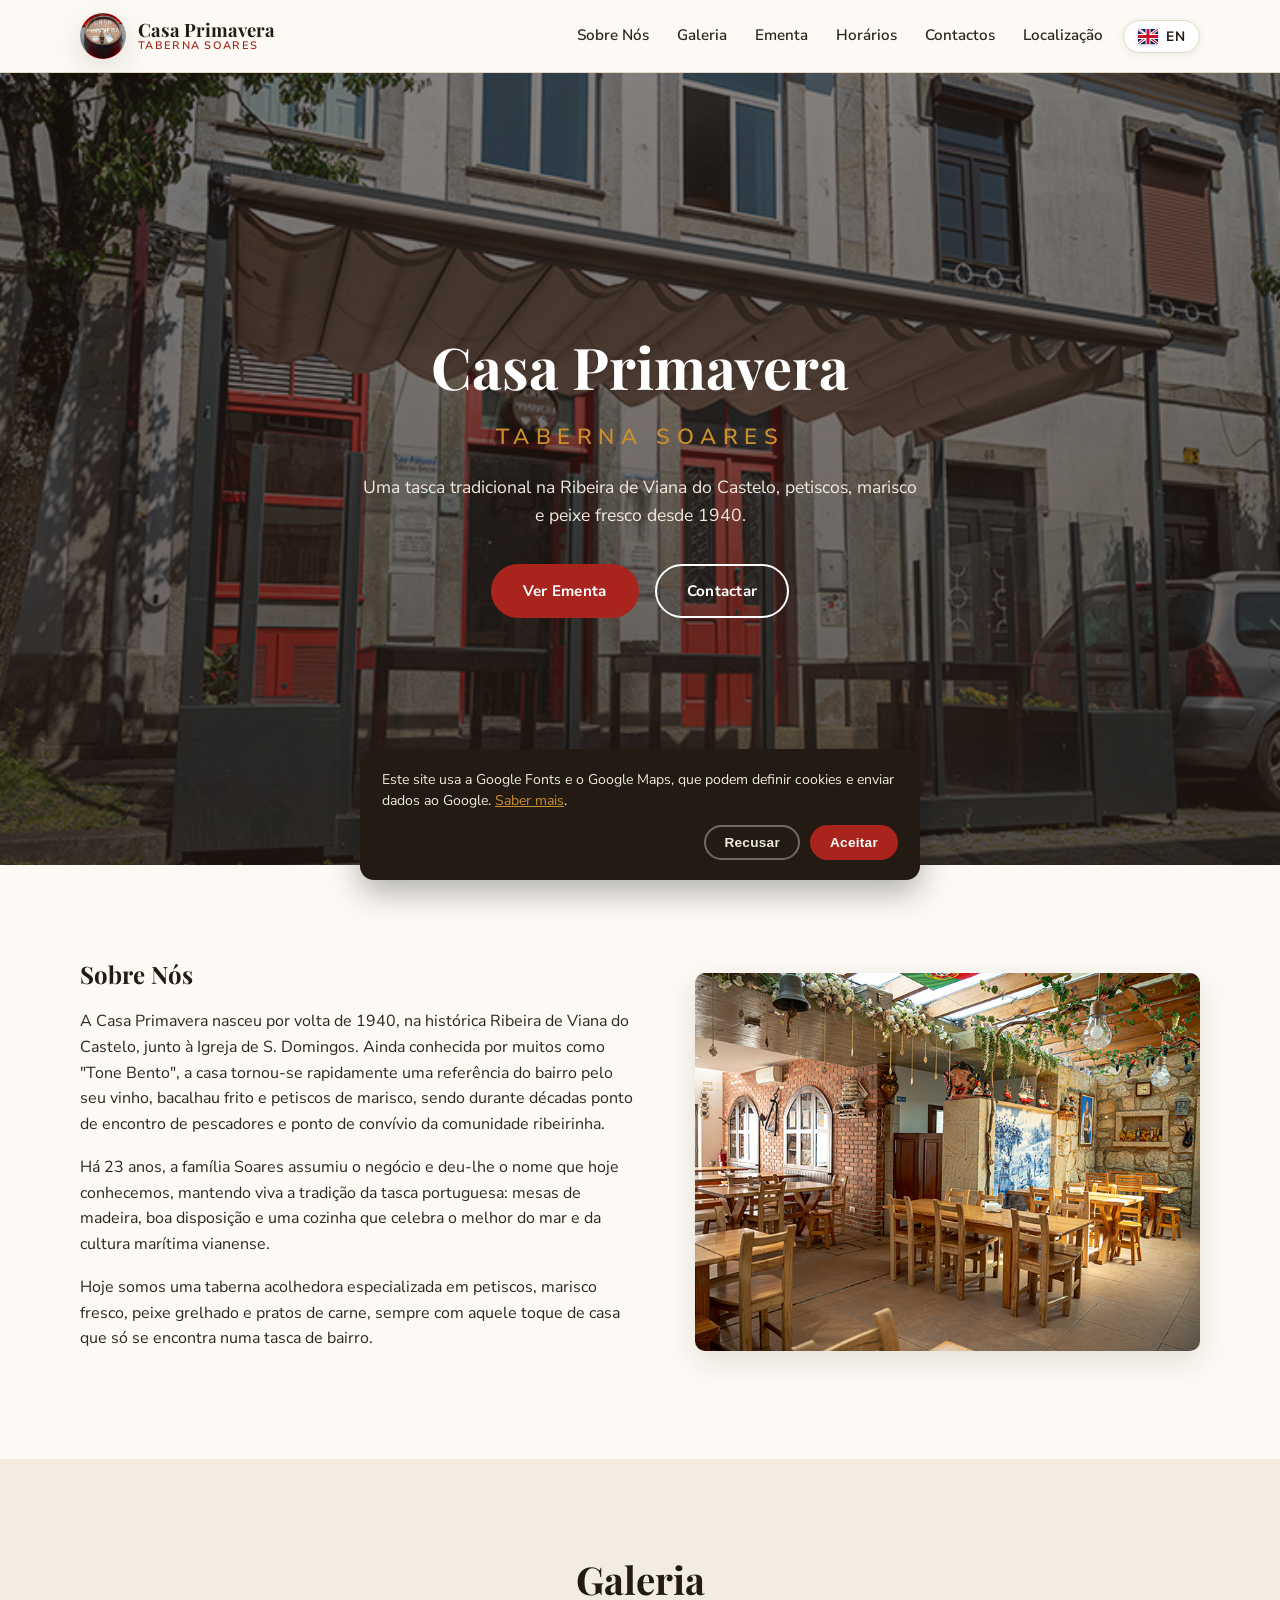
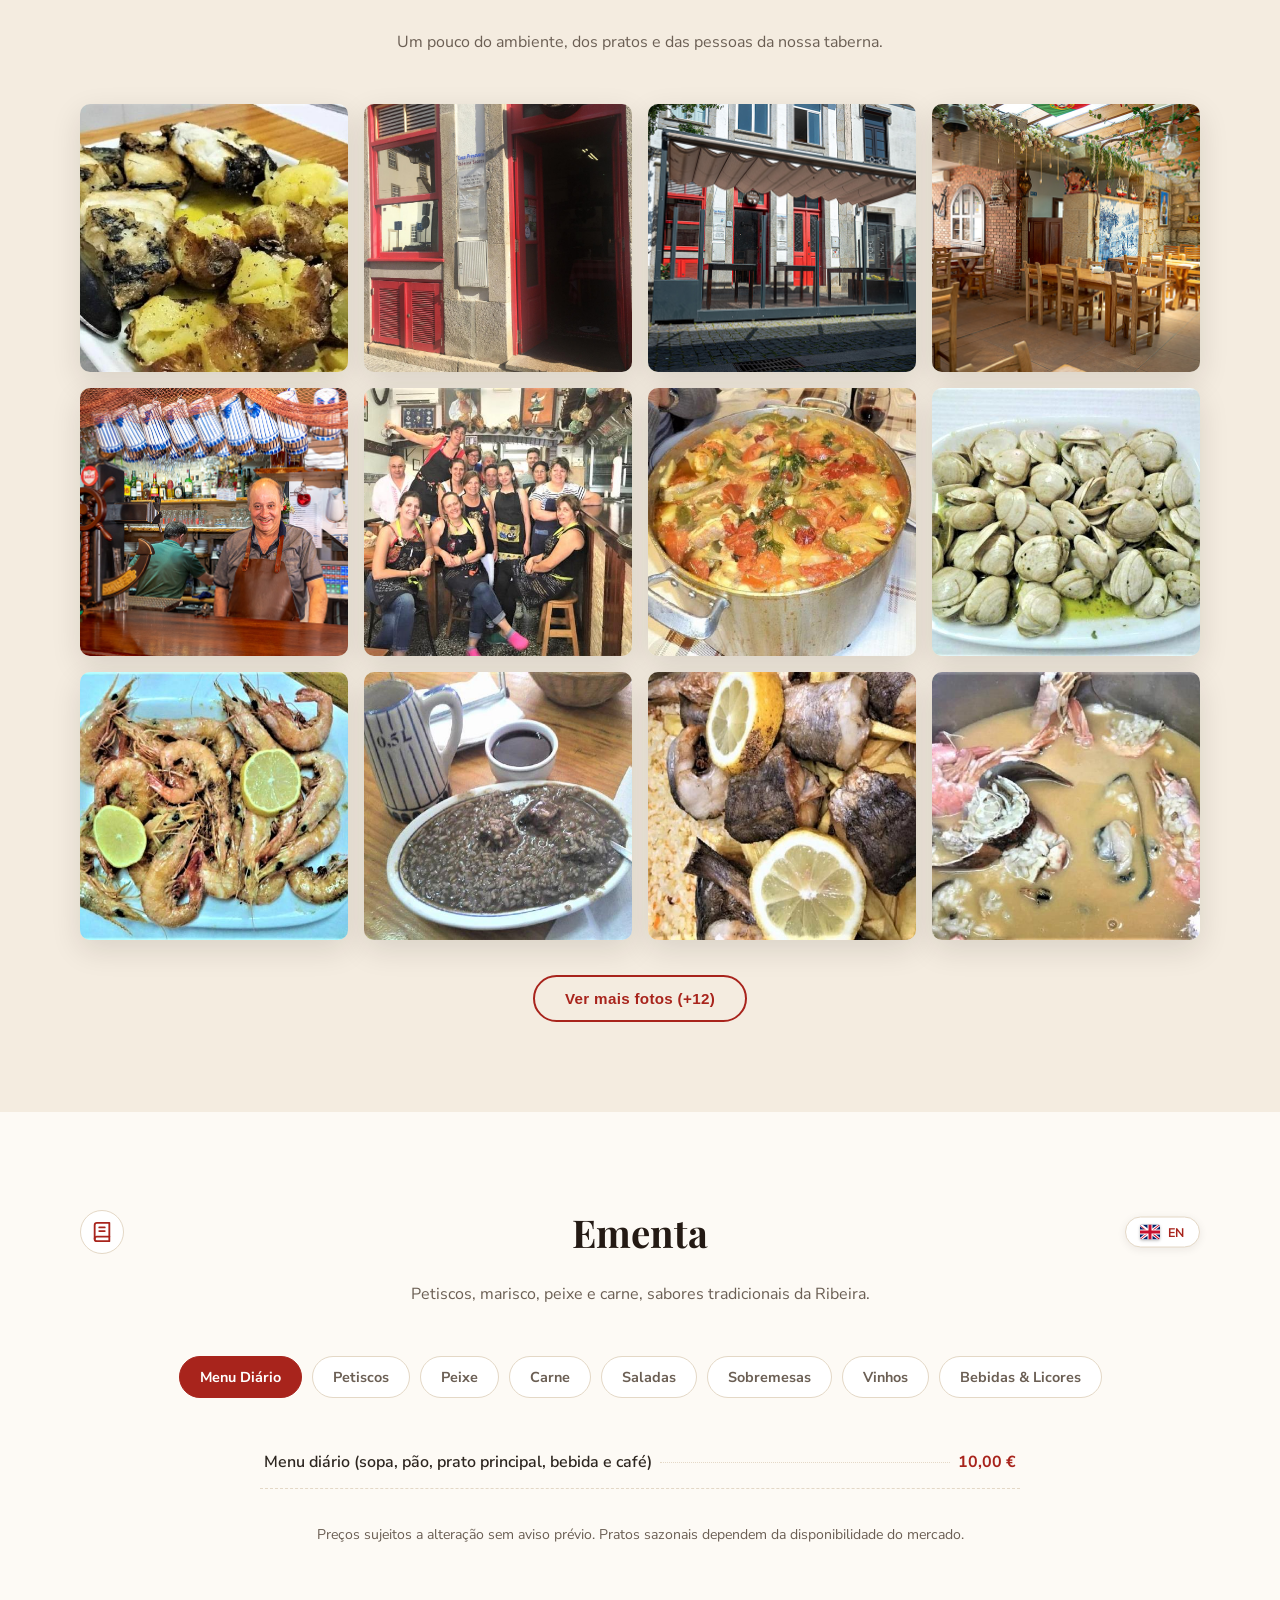
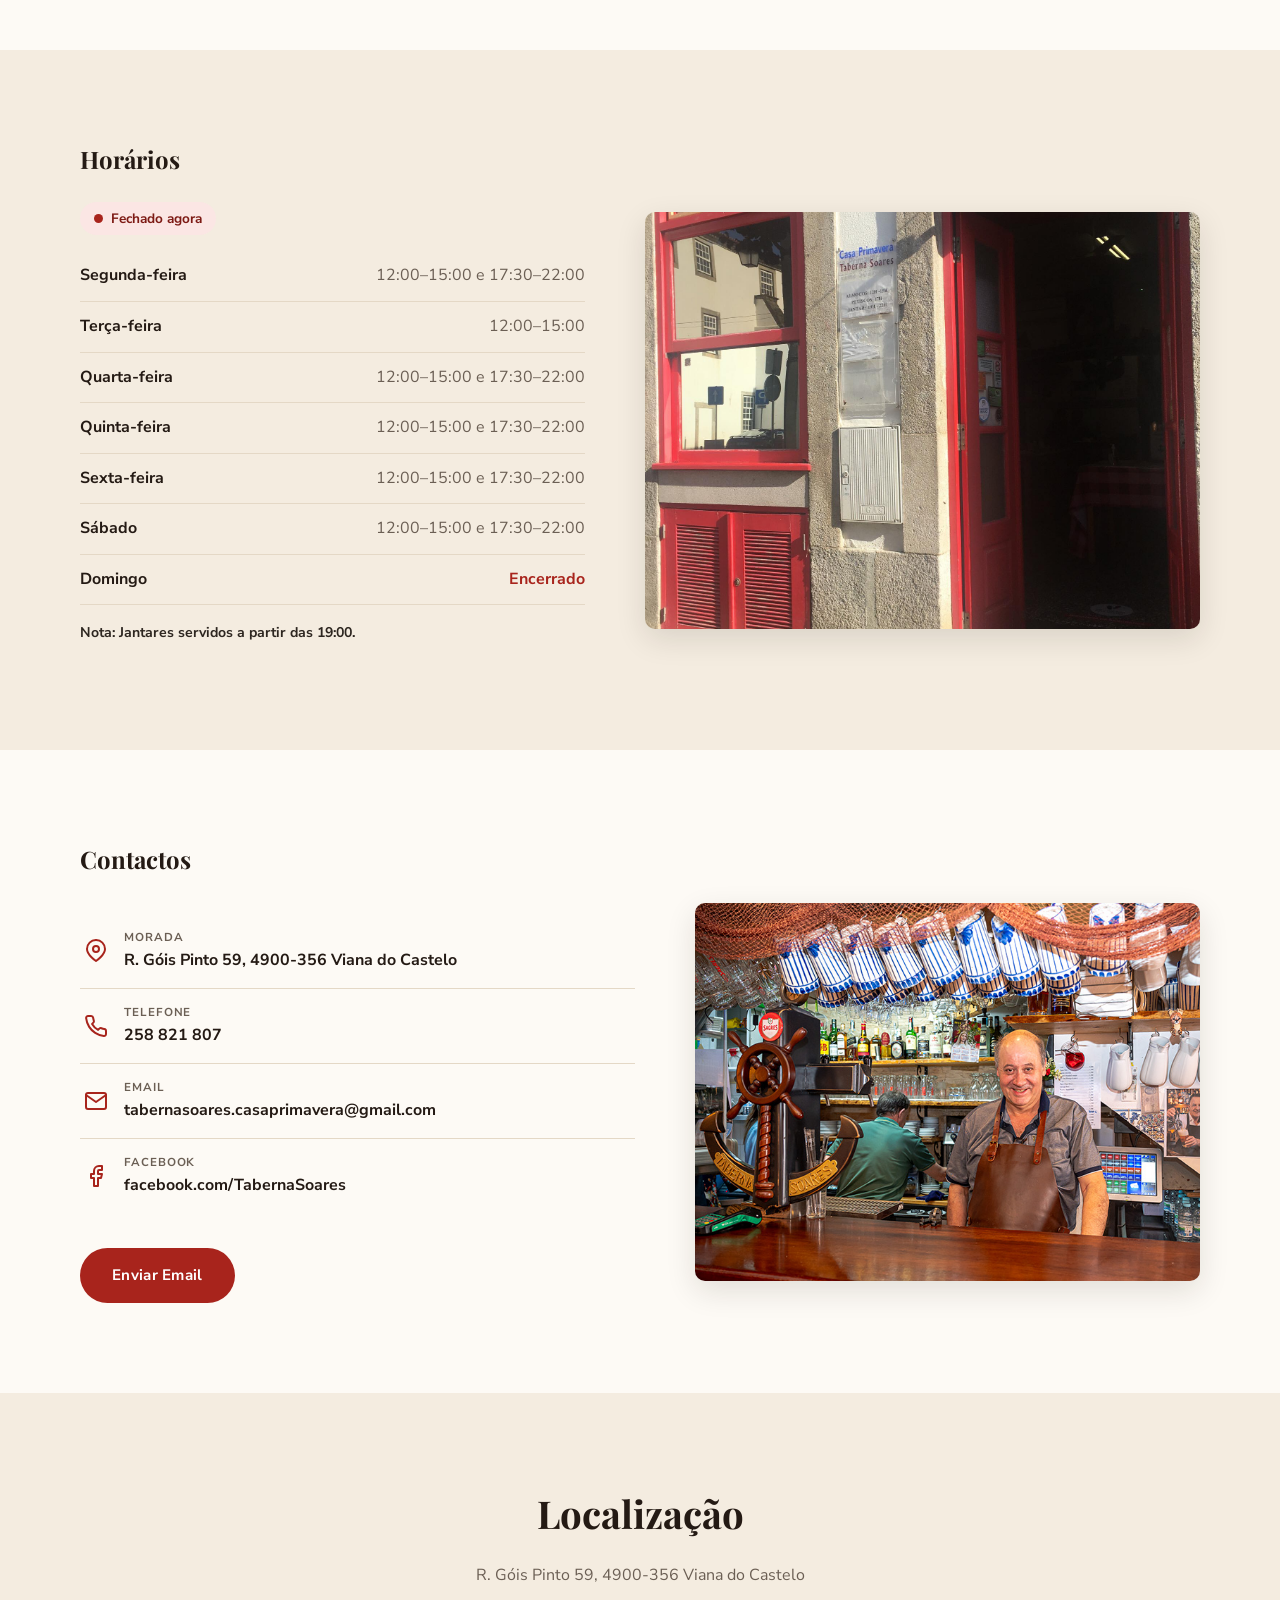
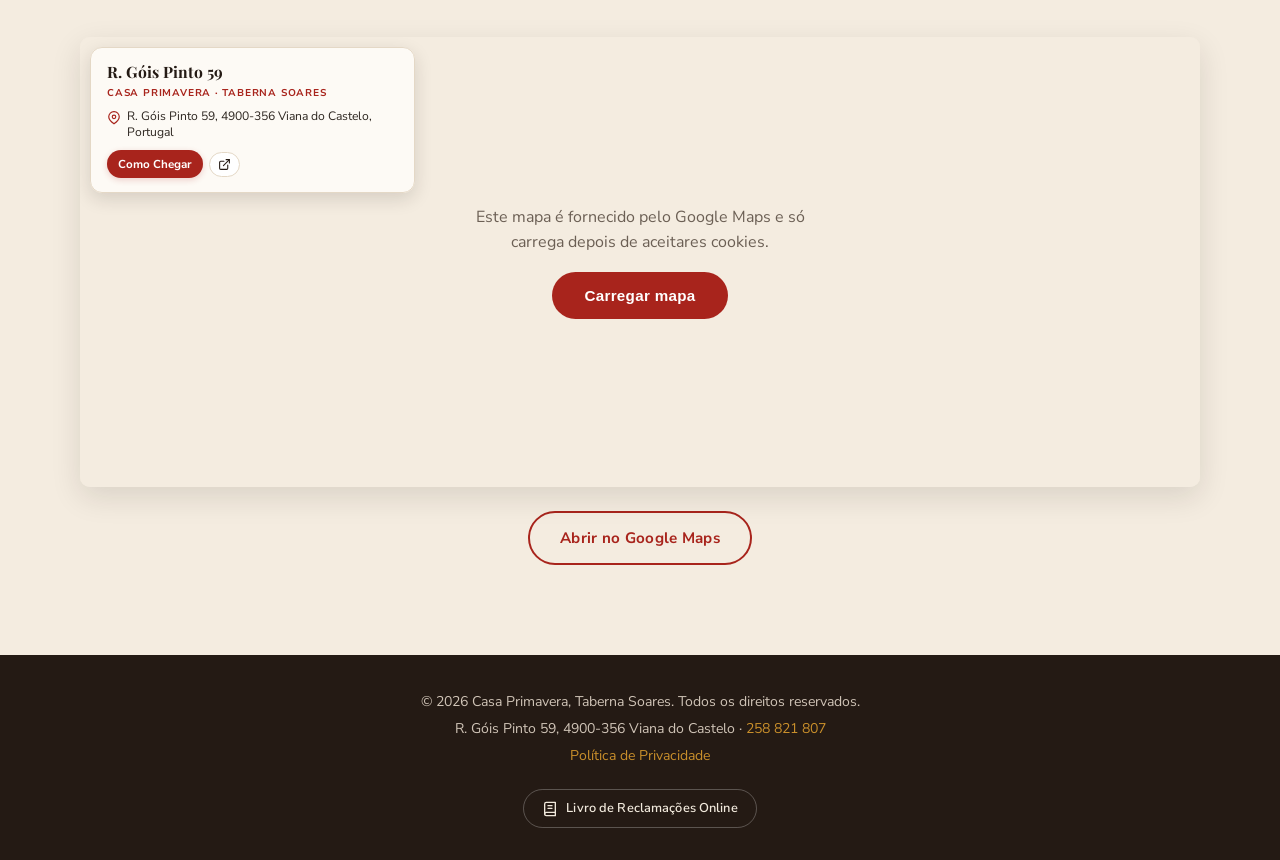
==== commit fbdd9547: "fimmm" ====
--- a/index.html
+++ b/index.html
@@ -40,6 +40,7 @@
   "@context": "https://schema.org",
   "@type": "Restaurant",
   "name": "Casa Primavera - Taberna Soares",
+  "url": "https://www.tabernasoares.com",
   "image": "images/interior-sala.jpg",
   "telephone": "+351258821807",
   "email": "tabernasoares.casaprimavera@gmail.com",
@@ -249,7 +250,7 @@
     <section class="section" id="ementa">
         <div class="container">
             <div class="section-title-row">
-                <a href="ementa.html" class="menu-page-link" title="Ver ementa completa" aria-label="Ver ementa completa">
+                <a href="ementa" class="menu-page-link" title="Ver ementa completa" aria-label="Ver ementa completa">
                     <svg viewBox="0 0 24 24" fill="none" stroke="currentColor" stroke-width="2" stroke-linecap="round" stroke-linejoin="round" aria-hidden="true">
                         <path d="M4 19.5A2.5 2.5 0 0 1 6.5 17H20"/>
                         <path d="M6.5 2H20v20H6.5A2.5 2.5 0 0 1 4 19.5v-15A2.5 2.5 0 0 1 6.5 2Z"/>
@@ -1559,7 +1560,26 @@
         <div class="container">
             <h2 class="section-title" data-pt="Localização" data-en="Location">Localização</h2>
             <p class="section-subtitle">R. Góis Pinto 59, 4900-356 Viana do Castelo</p>
-            <div class="map-wrapper reveal" id="mapWrapper" data-map-src="https://maps.google.com/maps?q=R.+G%C3%B3is+Pinto+59%2C+4900-356+Viana+do+Castelo&amp;output=embed" data-map-title="Mapa de localização da Casa Primavera - Taberna Soares">
+            <div class="map-wrapper reveal" id="mapWrapper" data-map-src="https://maps.google.com/maps?q=41.691807,-8.834433+(Casa+Primavera+-+Taberna+Soares)&amp;z=17&amp;output=embed" data-map-title="Mapa de localização da Casa Primavera - Taberna Soares">
+                <div class="map-custom-card">
+                    <div class="map-card-header">
+                        <span class="map-card-title">R. Góis Pinto 59</span>
+                        <small class="map-card-subtitle">Casa Primavera · Taberna Soares</small>
+                    </div>
+                    <p class="map-card-address">
+                        <svg viewBox="0 0 24 24" fill="none" stroke="currentColor" stroke-width="2" stroke-linecap="round" stroke-linejoin="round" aria-hidden="true"><path d="M21 10c0 6-9 12-9 12s-9-6-9-12a9 9 0 1 1 18 0Z"/><circle cx="12" cy="10" r="3"/></svg>
+                        <span>R. Góis Pinto 59, 4900-356 Viana do Castelo, Portugal</span>
+                    </p>
+                    <div class="map-card-actions">
+                        <a href="https://www.google.com/maps/dir/?api=1&amp;destination=R.+G%C3%B3is+Pinto+59%2C+4900-356+Viana+do+Castelo" target="_blank" rel="noopener noreferrer" class="map-card-btn map-card-btn-primary" data-pt="Como Chegar" data-en="Directions">
+                            <svg viewBox="0 0 24 24" fill="none" stroke="currentColor" stroke-width="2" stroke-linecap="round" stroke-linejoin="round" aria-hidden="true"><polygon points="3 11 22 2 13 21 11 13 3 11"/></svg>
+                            <span data-pt="Como Chegar" data-en="Directions">Como Chegar</span>
+                        </a>
+                        <a href="https://www.google.com/maps/search/?api=1&amp;query=R.+G%C3%B3is+Pinto+59%2C+4900-356+Viana+do+Castelo" target="_blank" rel="noopener noreferrer" class="map-card-btn map-card-btn-outline" title="Abrir no Google Maps" aria-label="Abrir no Google Maps">
+                            <svg viewBox="0 0 24 24" fill="none" stroke="currentColor" stroke-width="2" stroke-linecap="round" stroke-linejoin="round" aria-hidden="true"><path d="M18 13v6a2 2 0 0 1-2 2H5a2 2 0 0 1-2-2V8a2 2 0 0 1 2-2h6"/><polyline points="15 3 21 3 21 9"/><line x1="10" y1="14" x2="21" y2="3"/></svg>
+                        </a>
+                    </div>
+                </div>
                 <div class="map-placeholder" id="mapPlaceholder">
                     <p data-pt="Este mapa é fornecido pelo Google Maps e só carrega depois de aceitares cookies." data-en="This map is provided by Google Maps and only loads after accepting cookies.">Este mapa é fornecido pelo Google Maps e só carrega depois de aceitares cookies.</p>
                     <button type="button" class="btn btn-primary" id="loadMapBtn" data-pt="Carregar mapa" data-en="Load map">Carregar mapa</button>
@@ -1575,7 +1595,7 @@
     <div class="container footer-inner">
         <p data-pt="&copy; 2026 Casa Primavera, Taberna Soares. Todos os direitos reservados." data-en="&copy; 2026 Casa Primavera, Taberna Soares. All rights reserved.">&copy; 2026 Casa Primavera, Taberna Soares. Todos os direitos reservados.</p>
         <p>R. Góis Pinto 59, 4900-356 Viana do Castelo · <a href="tel:+351258821807">258 821 807</a></p>
-        <p><a href="privacidade.html" data-pt="Política de Privacidade" data-en="Privacy Policy">Política de Privacidade</a></p>
+        <p><a href="privacidade" data-pt="Política de Privacidade" data-en="Privacy Policy">Política de Privacidade</a></p>
         <a href="https://www.livroreclamacoes.pt" target="_blank" rel="noopener noreferrer" class="complaints-badge">
             <svg viewBox="0 0 24 24" fill="none" stroke="currentColor" stroke-width="2" stroke-linecap="round" stroke-linejoin="round" aria-hidden="true">
                 <path d="M4 19.5A2.5 2.5 0 0 1 6.5 17H20"/>
@@ -1589,7 +1609,7 @@
 </footer>
 
 <div class="cookie-banner" id="cookieBanner" aria-hidden="true">
-    <p><span data-pt="Este site usa a Google Fonts e o Google Maps, que podem definir cookies e enviar dados ao Google." data-en="This site uses Google Fonts and Google Maps, which may set cookies and send data to Google.">Este site usa a Google Fonts e o Google Maps, que podem definir cookies e enviar dados ao Google.</span> <a href="privacidade.html" data-pt="Saber mais" data-en="Learn more">Saber mais</a>.</p>
+    <p><span data-pt="Este site usa a Google Fonts e o Google Maps, que podem definir cookies e enviar dados ao Google." data-en="This site uses Google Fonts and Google Maps, which may set cookies and send data to Google.">Este site usa a Google Fonts e o Google Maps, que podem definir cookies e enviar dados ao Google.</span> <a href="privacidade" data-pt="Saber mais" data-en="Learn more">Saber mais</a>.</p>
     <div class="cookie-banner-actions">
         <button type="button" class="btn btn-outline" id="cookieDecline" data-pt="Recusar" data-en="Decline">Recusar</button>
         <button type="button" class="btn btn-primary" id="cookieAccept" data-pt="Aceitar" data-en="Accept">Aceitar</button>
--- a/css/style.css
+++ b/css/style.css
@@ -651,12 +651,123 @@
 
 /* ===== Map ===== */
 .map-wrapper {
+    position: relative;
     border-radius: var(--radius);
     overflow: hidden;
     box-shadow: var(--shadow);
     margin-bottom: 1.5em;
 }
 .map-wrapper iframe { display: block; }
+
+.map-custom-card {
+    position: absolute;
+    top: 10px;
+    left: 10px;
+    z-index: 10;
+    background: rgba(253, 250, 245, .98);
+    backdrop-filter: blur(8px);
+    border: 1px solid var(--color-border);
+    border-radius: 12px;
+    padding: 14px 16px;
+    width: 325px;
+    max-width: calc(100% - 20px);
+    min-height: 115px;
+    box-shadow: 0 6px 18px rgba(36, 26, 20, .14);
+    pointer-events: auto;
+    transition: transform .2s ease;
+}
+.map-custom-card:hover {
+    transform: translateY(-2px);
+    box-shadow: 0 8px 24px rgba(36, 26, 20, .18);
+}
+.map-card-header { margin-bottom: 7px; }
+.map-card-title {
+    display: block;
+    font-family: var(--font-heading);
+    font-size: .98rem;
+    font-weight: 700;
+    color: var(--color-dark);
+    line-height: 1.25;
+}
+.map-card-subtitle {
+    display: block;
+    font-family: var(--font-body);
+    font-size: .62rem;
+    font-weight: 700;
+    letter-spacing: .08em;
+    text-transform: uppercase;
+    color: var(--color-primary);
+    margin-top: 5px;
+}
+.map-card-address {
+    display: flex;
+    align-items: flex-start;
+    gap: 6px;
+    font-size: .76rem;
+    color: var(--color-text);
+    margin: 0 0 9px 0;
+    line-height: 1.3;
+}
+.map-card-address svg {
+    width: 14px;
+    height: 14px;
+    color: var(--color-primary);
+    flex-shrink: 0;
+    margin-top: 2px;
+}
+.map-card-actions {
+    display: flex;
+    align-items: center;
+    gap: 6px;
+}
+.map-card-btn {
+    display: inline-flex;
+    align-items: center;
+    gap: 5px;
+    padding: 5px 11px;
+    border-radius: 999px;
+    font-family: var(--font-body);
+    font-weight: 700;
+    font-size: .72rem;
+    cursor: pointer;
+    transition: all .2s ease;
+    text-decoration: none;
+}
+.map-card-btn-primary {
+    background: var(--color-primary);
+    color: #fff !important;
+    box-shadow: 0 2px 6px rgba(168, 36, 28, .2);
+}
+.map-card-btn-primary:hover {
+    background: var(--color-primary-dark);
+    transform: translateY(-1px);
+    box-shadow: 0 3px 10px rgba(168, 36, 28, .3);
+}
+.map-card-btn-outline {
+    border: 1px solid var(--color-border);
+    background: #fff;
+    color: var(--color-dark) !important;
+    padding: 5px 8px;
+}
+.map-card-btn-outline:hover {
+    background: var(--color-primary);
+    border-color: var(--color-primary);
+    color: #fff !important;
+}
+.map-card-btn svg { width: 13px; height: 13px; flex-shrink: 0; }
+
+@media (max-width: 540px) {
+    .map-custom-card {
+        top: 10px;
+        left: 10px;
+        right: 10px;
+        width: auto;
+        max-width: none;
+        border-radius: 12px;
+        padding: 12px 14px;
+    }
+}
+
 .map-placeholder {
     height: 450px;
     display: flex;
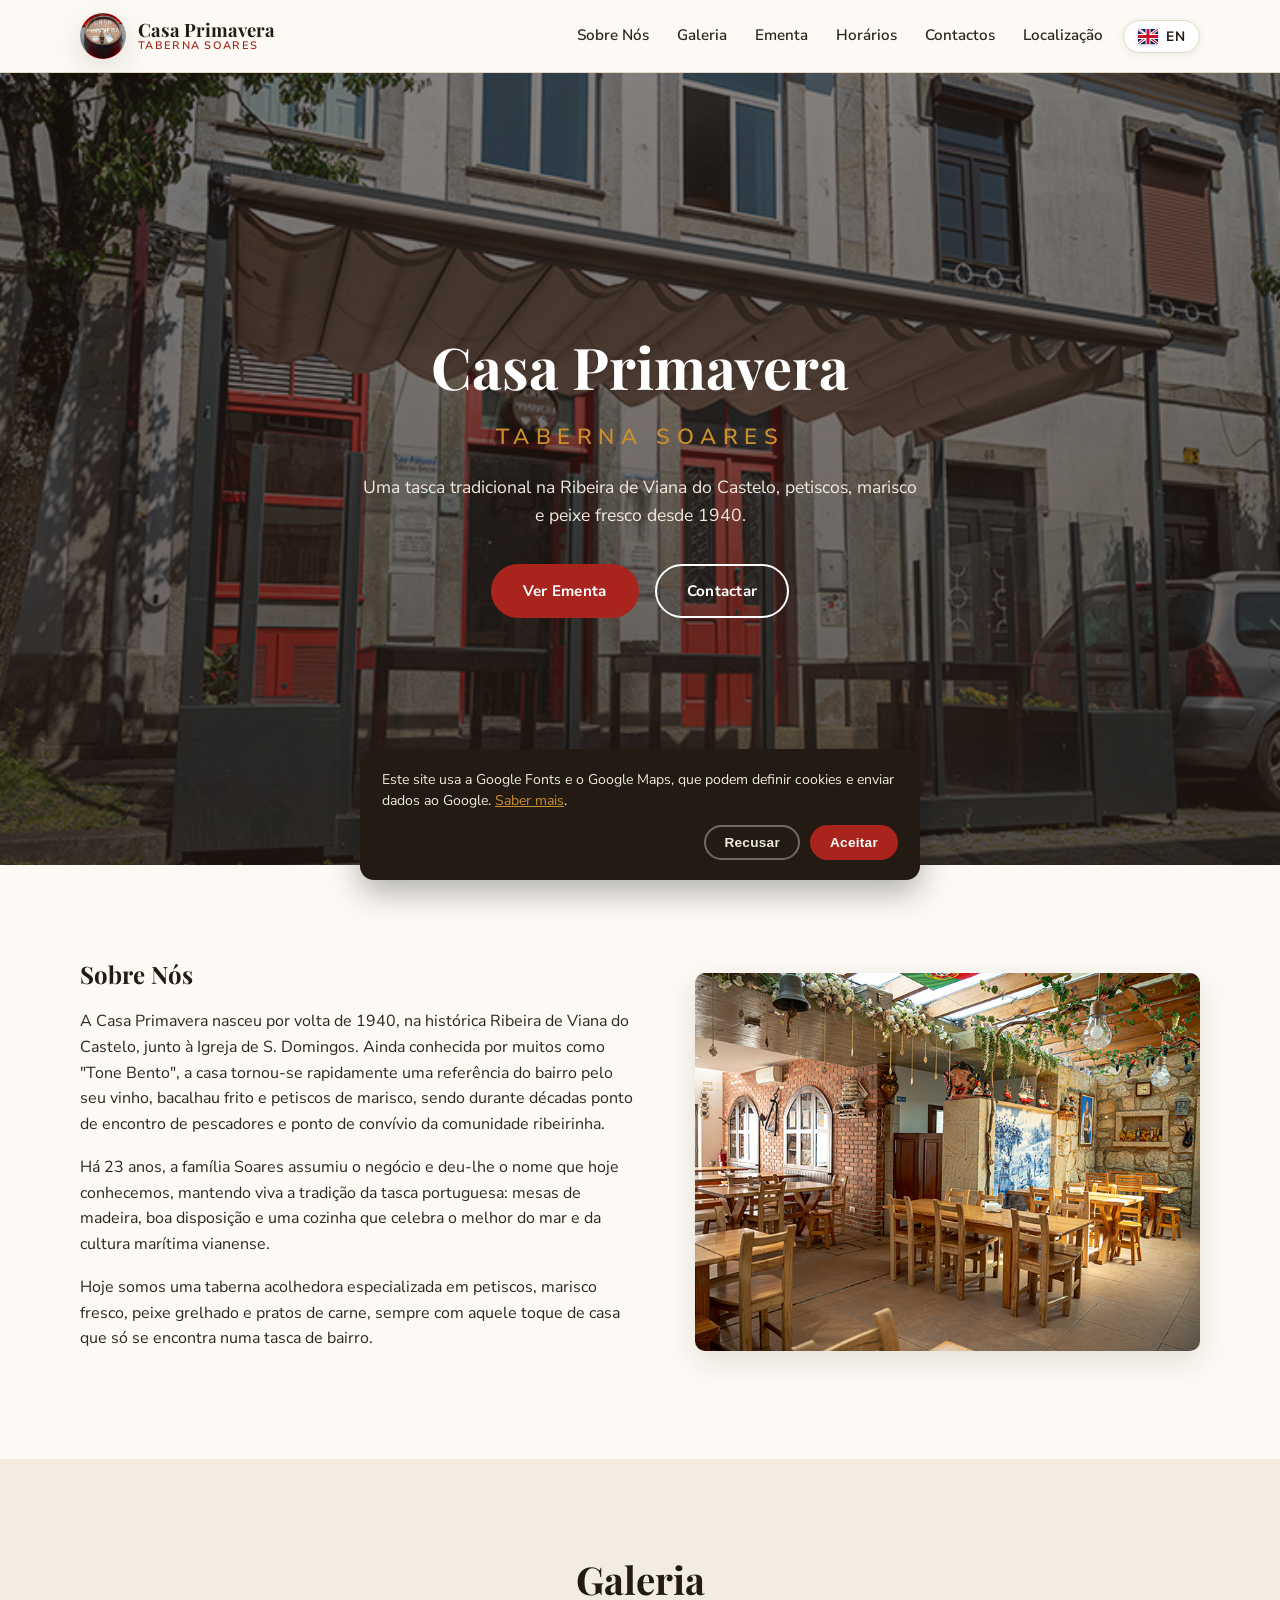
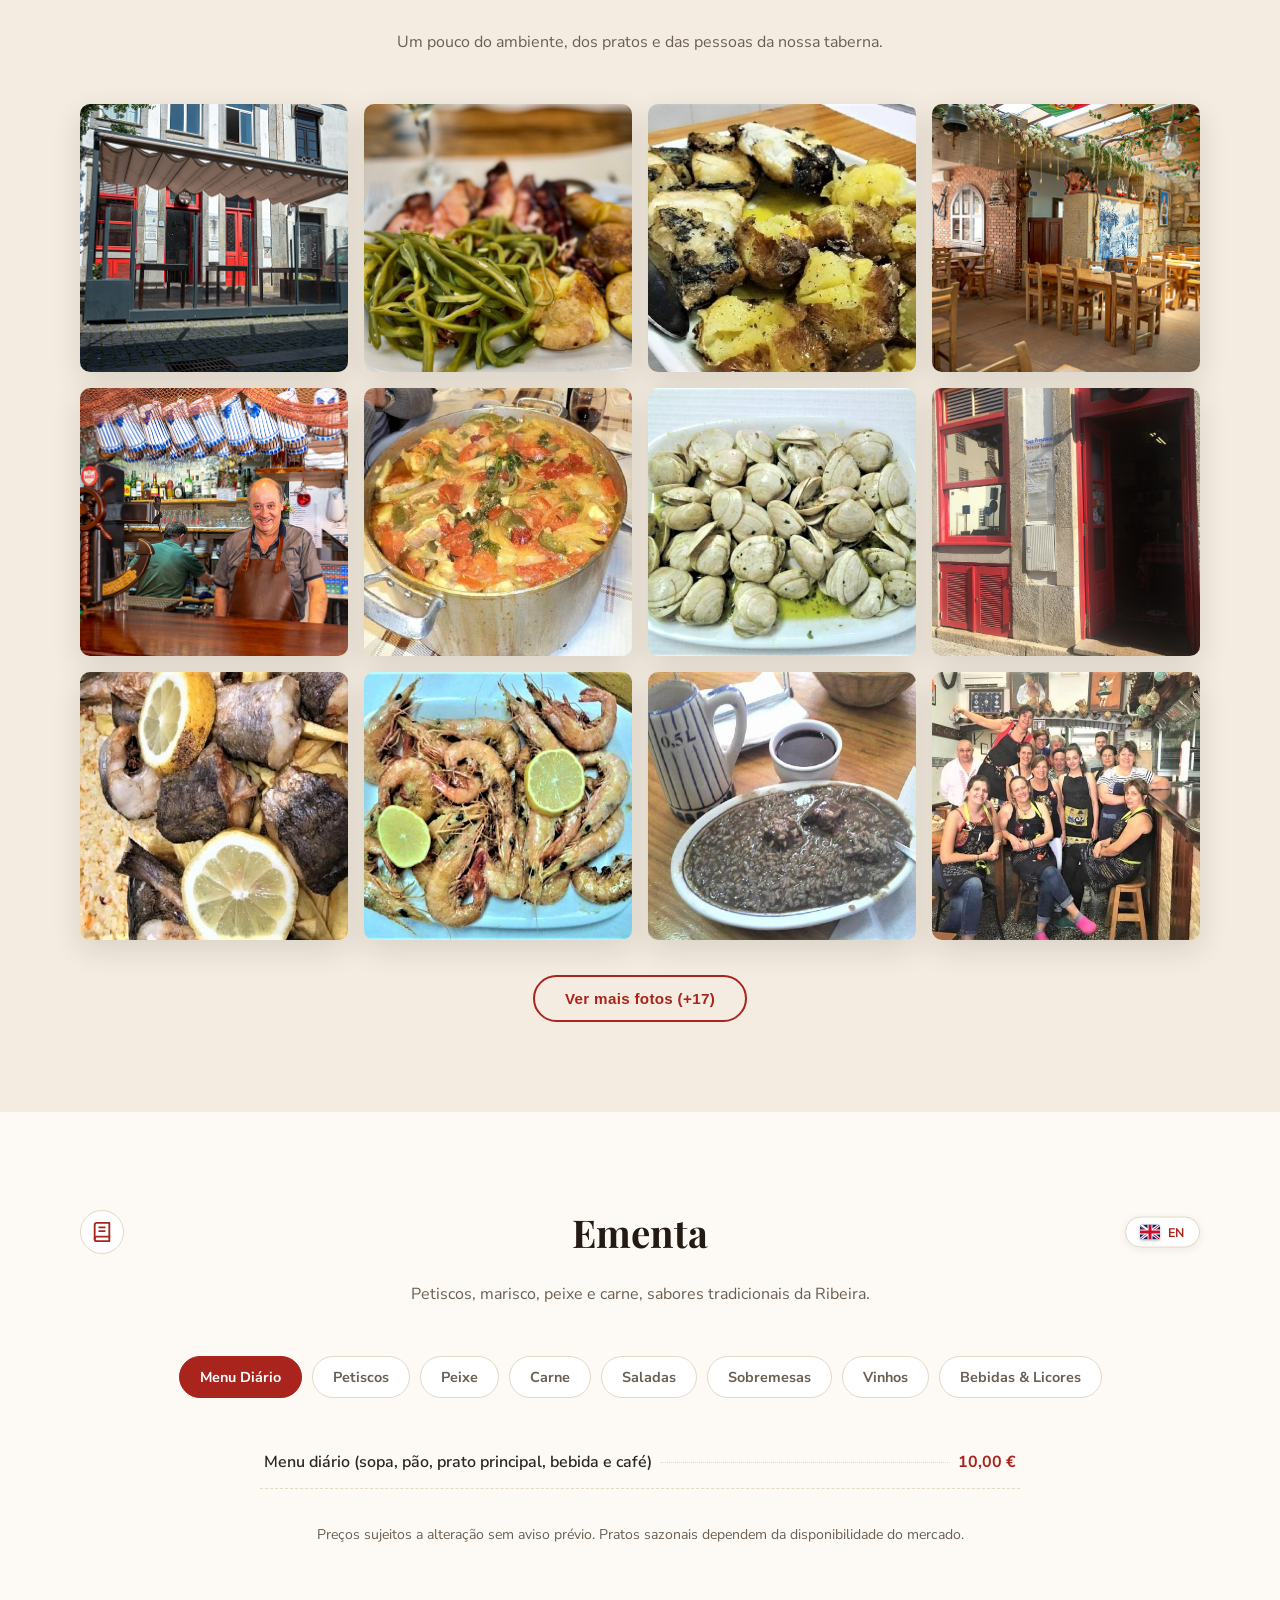
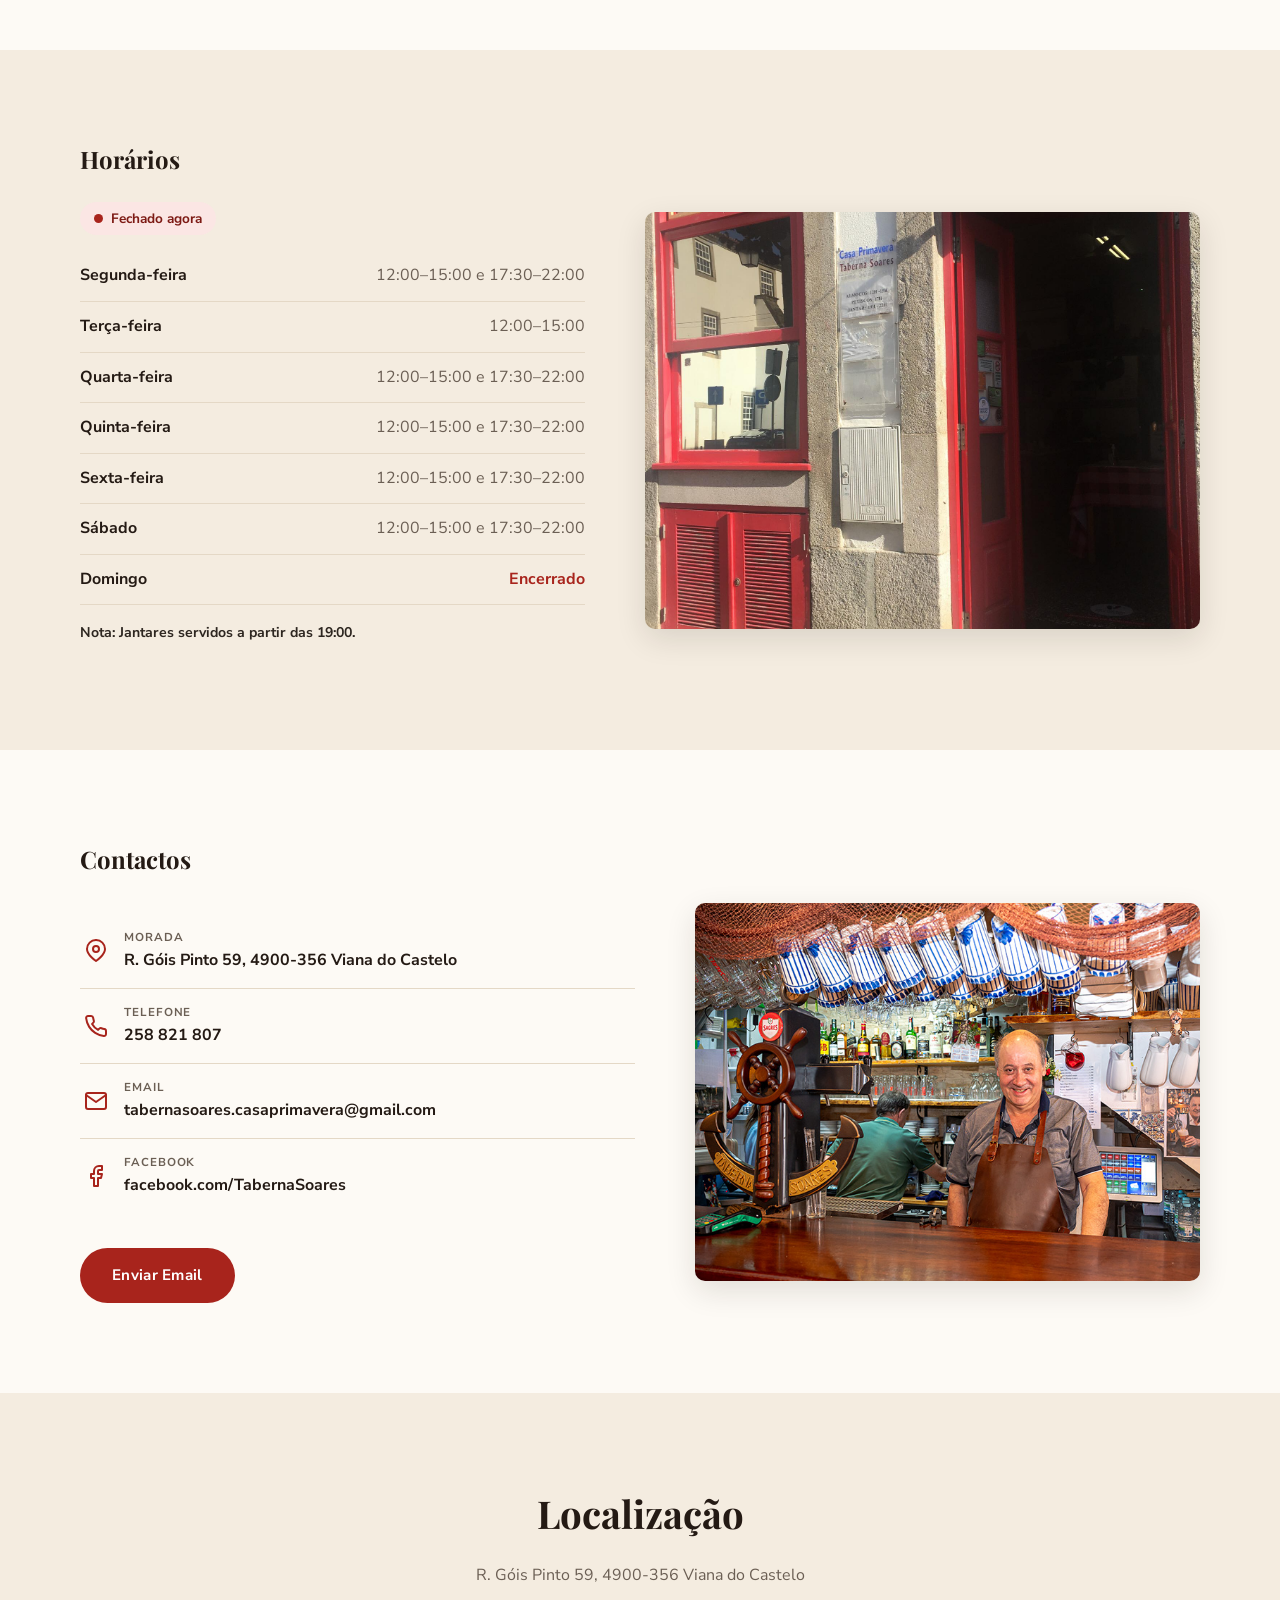
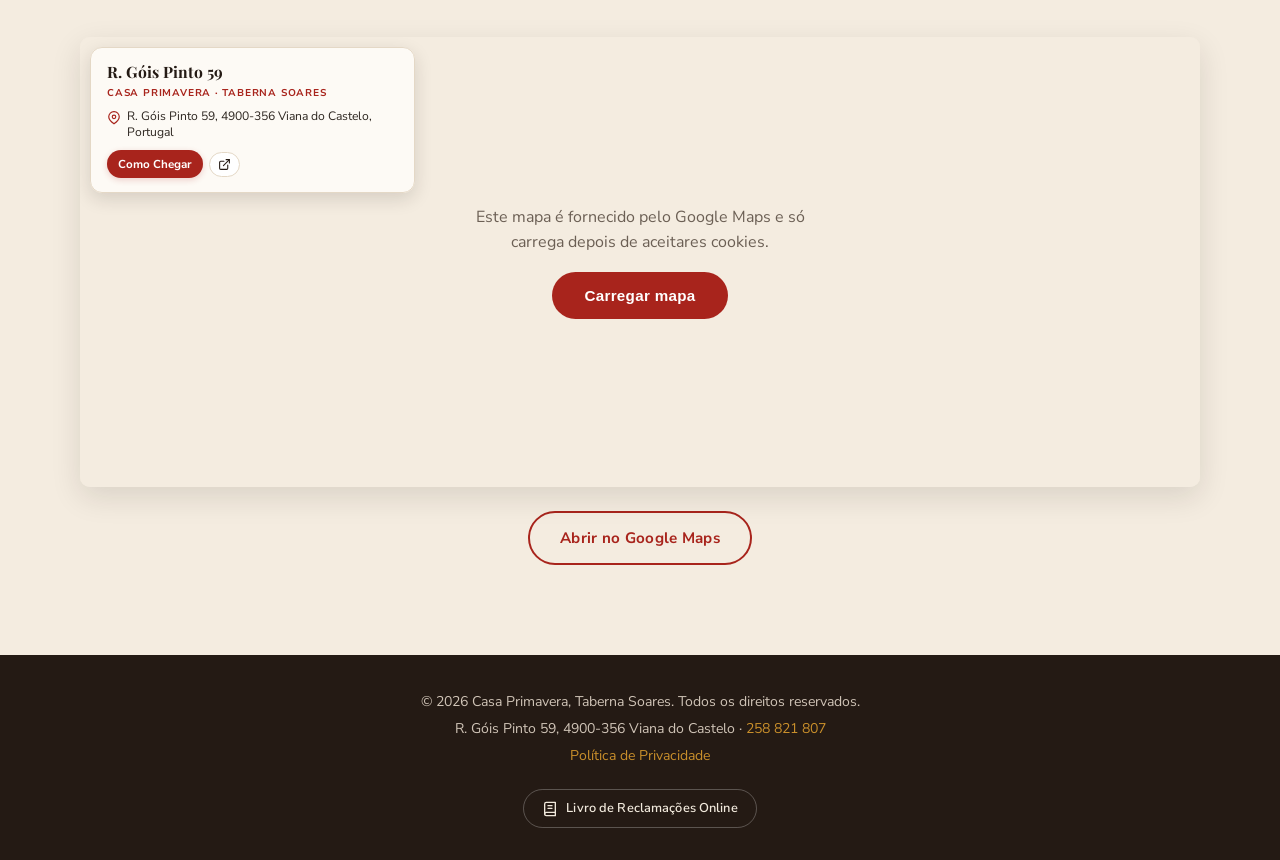
==== commit 7497697f: "update galeria" ====
--- a/index.html
+++ b/index.html
@@ -161,81 +161,96 @@
             <h2 class="section-title" data-pt="Galeria" data-en="Gallery">Galeria</h2>
             <p class="section-subtitle" data-pt="Um pouco do ambiente, dos pratos e das pessoas da nossa taberna." data-en="A glimpse of our ambiance, dishes and people.">Um pouco do ambiente, dos pratos e das pessoas da nossa taberna.</p>
             <div class="gallery-grid" id="galleryGrid">
-                                <button type="button" class="gallery-item reveal " data-index="0">
+                <button type="button" class="gallery-item reveal " data-index="0">
+                    <img src="images/exterior-esplanada.jpg" alt="Esplanada exterior da taberna" loading="lazy">
+                </button>
+                <button type="button" class="gallery-item reveal " data-index="1">
+                    <img src="images/1.jpg" alt="Especialidades da Casa Primavera - Taberna Soares" loading="lazy">
+                </button>
+                <button type="button" class="gallery-item reveal " data-index="2">
                     <img src="images/exterior-fachada.jpg" alt="Fachada da Casa Primavera - Taberna Soares" loading="lazy">
                 </button>
-                                <button type="button" class="gallery-item reveal " data-index="1">
+                <button type="button" class="gallery-item reveal " data-index="3">
+                    <img src="images/interior-sala.jpg" alt="Sala de refeições com decoração tradicional" loading="lazy">
+                </button>
+                <button type="button" class="gallery-item reveal " data-index="4">
+                    <img src="images/interior-bar.jpg" alt="Balcão do bar da taberna" loading="lazy">
+                </button>
+                <button type="button" class="gallery-item reveal " data-index="5">
+                    <img src="images/prato-cataplana.jpg" alt="Cataplana de peixe e legumes" loading="lazy">
+                </button>
+                <button type="button" class="gallery-item reveal " data-index="6">
+                    <img src="images/prato-ameijoas.jpg" alt="Amêijoas à casa" loading="lazy">
+                </button>
+                <button type="button" class="gallery-item reveal " data-index="7">
                     <img src="images/exterior-entrada.jpg" alt="Entrada da taberna com o letreiro Casa Primavera" loading="lazy">
                 </button>
-                                <button type="button" class="gallery-item reveal " data-index="2">
-                    <img src="images/exterior-esplanada.jpg" alt="Esplanada exterior da taberna" loading="lazy">
-                </button>
-                                <button type="button" class="gallery-item reveal " data-index="3">
-                    <img src="images/interior-sala.jpg" alt="Sala de refeições com decoração tradicional" loading="lazy">
-                </button>
-                                <button type="button" class="gallery-item reveal " data-index="4">
-                    <img src="images/interior-bar.jpg" alt="Balcão do bar da taberna" loading="lazy">
-                </button>
-                                <button type="button" class="gallery-item reveal " data-index="5">
+                <button type="button" class="gallery-item reveal " data-index="8">
+                    <img src="images/prato-peixe-arroz.jpg" alt="Peixe com arroz" loading="lazy">
+                </button>
+                <button type="button" class="gallery-item reveal " data-index="9">
+                    <img src="images/prato-gambas.jpg" alt="Gambas com limão" loading="lazy">
+                </button>
+                <button type="button" class="gallery-item reveal " data-index="10">
+                    <img src="images/prato-peixe-grelhado.jpg" alt="Peixe grelhado com batata a murro" loading="lazy">
+                </button>
+                <button type="button" class="gallery-item reveal " data-index="11">
                     <img src="images/equipa.jpg" alt="Equipa da Casa Primavera - Taberna Soares" loading="lazy">
                 </button>
-                                <button type="button" class="gallery-item reveal " data-index="6">
-                    <img src="images/prato-cataplana.jpg" alt="Cataplana de peixe e legumes" loading="lazy">
-                </button>
-                                <button type="button" class="gallery-item reveal " data-index="7">
-                    <img src="images/prato-ameijoas.jpg" alt="Amêijoas à casa" loading="lazy">
-                </button>
-                                <button type="button" class="gallery-item reveal " data-index="8">
-                    <img src="images/prato-gambas.jpg" alt="Gambas com limão" loading="lazy">
-                </button>
-                                <button type="button" class="gallery-item reveal " data-index="9">
-                    <img src="images/prato-peixe-grelhado.jpg" alt="Peixe grelhado com batata a murro" loading="lazy">
-                </button>
-                                <button type="button" class="gallery-item reveal " data-index="10">
-                    <img src="images/prato-peixe-arroz.jpg" alt="Peixe com arroz" loading="lazy">
-                </button>
-                                <button type="button" class="gallery-item reveal " data-index="11">
+                <button type="button" class="gallery-item reveal gallery-item-hidden" data-index="12">
                     <img src="images/prato-arroz-marisco.jpg" alt="Arroz de marisco" loading="lazy">
                 </button>
-                                <button type="button" class="gallery-item reveal gallery-item-hidden" data-index="12">
+                <button type="button" class="gallery-item reveal gallery-item-hidden" data-index="13">
+                    <img src="images/2.jpg" alt="Pratos tradicionais da Casa Primavera - Taberna Soares" loading="lazy">
+                </button>
+                <button type="button" class="gallery-item reveal gallery-item-hidden" data-index="14">
+                    <img src="images/4.jpg" alt="Gastronomia minhota e petiscos" loading="lazy">
+                </button>
+                <button type="button" class="gallery-item reveal gallery-item-hidden" data-index="15">
+                    <img src="images/5.jpg" alt="Ambiente acolhedor da taberna" loading="lazy">
+                </button>
+                <button type="button" class="gallery-item reveal gallery-item-hidden" data-index="16">
+                    <img src="images/6.jpg" alt="Marisco fresco e peixe grelhado" loading="lazy">
+                </button>
+                <button type="button" class="gallery-item reveal gallery-item-hidden" data-index="17">
+                    <img src="images/7.jpg" alt="Especialidades da cozinha tradicional" loading="lazy">
+                </button>
+                <button type="button" class="gallery-item reveal gallery-item-hidden" data-index="18">
                     <img src="images/prato-peixe-frito.jpg" alt="Sargo frito com feijão frade" loading="lazy">
                 </button>
-                                <button type="button" class="gallery-item reveal gallery-item-hidden" data-index="13">
+                <button type="button" class="gallery-item reveal gallery-item-hidden" data-index="19">
                     <img src="images/prato-mexilhao-vinho.jpg" alt="Mexilhão à casa com vinho tinto" loading="lazy">
                 </button>
-                                <button type="button" class="gallery-item reveal gallery-item-hidden" data-index="14">
+                <button type="button" class="gallery-item reveal gallery-item-hidden" data-index="20">
                     <img src="images/prato-arroz-marisco-panela.jpg" alt="Arroz de marisco na panela" loading="lazy">
                 </button>
-                                <button type="button" class="gallery-item reveal gallery-item-hidden" data-index="15">
+                <button type="button" class="gallery-item reveal gallery-item-hidden" data-index="21">
                     <img src="images/prato-bacalhau-legumes.jpg" alt="Bacalhau grelhado com legumes" loading="lazy">
                 </button>
-                                <button type="button" class="gallery-item reveal gallery-item-hidden" data-index="16">
+                <button type="button" class="gallery-item reveal gallery-item-hidden" data-index="22">
                     <img src="images/prato-sardinhas.jpg" alt="Sardinhas grelhadas com pimentos" loading="lazy">
                 </button>
-                                <button type="button" class="gallery-item reveal gallery-item-hidden" data-index="17">
+                <button type="button" class="gallery-item reveal gallery-item-hidden" data-index="23">
                     <img src="images/prato-gambas-cozidas.jpg" alt="Gambas cozidas com vinho branco" loading="lazy">
                 </button>
-                                <button type="button" class="gallery-item reveal gallery-item-hidden" data-index="18">
+                <button type="button" class="gallery-item reveal gallery-item-hidden" data-index="24">
                     <img src="images/prato-gambas-fritas.jpg" alt="Gambas fritas com pão" loading="lazy">
                 </button>
-                                <button type="button" class="gallery-item reveal gallery-item-hidden" data-index="19">
+                <button type="button" class="gallery-item reveal gallery-item-hidden" data-index="25">
                     <img src="images/prato-variedade.jpg" alt="Seleção de petiscos e marisco da casa" loading="lazy">
                 </button>
-                                <button type="button" class="gallery-item reveal gallery-item-hidden" data-index="20">
-                    <img src="images/mesa-vinho-branco.jpg" alt="Vinho branco da casa à mesa" loading="lazy">
-                </button>
-                                <button type="button" class="gallery-item reveal gallery-item-hidden" data-index="21">
+                <button type="button" class="gallery-item reveal gallery-item-hidden" data-index="26">
                     <img src="images/prato-sapateira-gambas.jpg" alt="Sapateira recheada e gambas da casa" loading="lazy">
                 </button>
-                                <button type="button" class="gallery-item reveal gallery-item-hidden" data-index="22">
+                <button type="button" class="gallery-item reveal gallery-item-hidden" data-index="27">
                     <img src="images/evento-romaria-agonia.jpg" alt="Romaria da Senhora d'Agonia na Taberna Soares" loading="lazy">
                 </button>
-                                <button type="button" class="gallery-item reveal gallery-item-hidden" data-index="23">
+                <button type="button" class="gallery-item reveal gallery-item-hidden" data-index="28">
                     <img src="images/exterior-historico.jpg" alt="Fotografia histórica do edifício da taberna" loading="lazy">
                 </button>
-                            </div>
-                        <div class="gallery-toggle-wrapper">
-                <button type="button" class="btn btn-outline gallery-toggle" id="galleryToggle" data-more-text="Ver mais fotos (+12)" data-less-text="Ver menos fotos">Ver mais fotos (+12)</button>
+            </div>
+            <div class="gallery-toggle-wrapper">
+                <button type="button" class="btn btn-outline gallery-toggle" id="galleryToggle" data-more-pt="Ver mais fotos (+17)" data-more-en="View more photos (+17)" data-less-pt="Ver menos fotos" data-less-en="View less photos" data-more-text="Ver mais fotos (+17)" data-less-text="Ver menos fotos">Ver mais fotos (+17)</button>
             </div>
                     </div>
     </section>
@@ -1560,7 +1575,7 @@
         <div class="container">
             <h2 class="section-title" data-pt="Localização" data-en="Location">Localização</h2>
             <p class="section-subtitle">R. Góis Pinto 59, 4900-356 Viana do Castelo</p>
-            <div class="map-wrapper reveal" id="mapWrapper" data-map-src="https://maps.google.com/maps?q=41.691807,-8.834433+(Casa+Primavera+-+Taberna+Soares)&amp;z=17&amp;output=embed" data-map-title="Mapa de localização da Casa Primavera - Taberna Soares">
+            <div class="map-wrapper reveal" id="mapWrapper" data-map-src="https://maps.google.com/maps?q=41.690926,-8.833636+(Casa%20Primavera%20-%20Taberna%20Soares)&amp;z=18&amp;output=embed" data-map-title="Mapa de localização da Casa Primavera - Taberna Soares">
                 <div class="map-custom-card">
                     <div class="map-card-header">
                         <span class="map-card-title">R. Góis Pinto 59</span>
--- a/css/style.css
+++ b/css/style.css
@@ -863,14 +863,7 @@
 }
 
 /* ===== Responsive ===== */
-@media (max-width: 900px) {
-    .split { grid-template-columns: 1fr; gap: 32px; }
-    .split-reverse { direction: ltr; }
-    .split-image { order: -1; }
-    .gallery-grid { grid-template-columns: repeat(3, 1fr); }
-}
-
-@media (max-width: 720px) {
+@media (max-width: 960px) {
     .header-lang-toggle { display: none; }
     .nav-lang-item {
         display: flex;
@@ -884,14 +877,28 @@
         background: var(--color-bg);
         border-bottom: 1px solid var(--color-border);
         max-height: 0;
-        overflow: hidden;
+        overflow-y: auto;
+        -webkit-overflow-scrolling: touch;
         transition: max-height .3s ease;
     }
-    .main-nav.open { max-height: 480px; box-shadow: var(--shadow); }
+    .main-nav.open {
+        max-height: calc(100vh - 72px);
+        box-shadow: var(--shadow);
+    }
     .main-nav ul { flex-direction: column; gap: 0; padding: 10px 20px 20px; }
     .main-nav li { border-bottom: 1px solid var(--color-border); }
     .main-nav a { display: block; padding: 14px 0; }
-
+    .brand-text { font-size: 1rem; }
+}
+
+@media (max-width: 900px) {
+    .split { grid-template-columns: 1fr; gap: 32px; }
+    .split-reverse { direction: ltr; }
+    .split-image { order: -1; }
+    .gallery-grid { grid-template-columns: repeat(3, 1fr); }
+}
+
+@media (max-width: 720px) {
     .section { padding: 60px 0; }
     .gallery-grid { grid-template-columns: repeat(2, 1fr); gap: 10px; }
     .lightbox-prev, .lightbox-next { width: 40px; height: 40px; font-size: 1.2rem; }
@@ -902,10 +909,18 @@
     .hero { min-height: 78vh; }
     .hero-actions { flex-direction: column; align-items: stretch; }
 
-    .brand-text { font-size: 1rem; }
-
     .menu-page-link,
     .lang-toggle-light { top: calc(50% - 14px); }
+}
+
+@media (max-height: 520px) and (orientation: landscape) {
+    .site-header { position: sticky; top: 0; }
+    .header-inner { height: 58px; }
+    .brand-logo { width: 38px; height: 38px; }
+    .brand-text { font-size: 0.95rem; }
+    .main-nav { top: 58px; }
+    .main-nav.open { max-height: calc(100vh - 58px); }
+    .main-nav a { padding: 10px 0; }
 }
 
 @media (max-width: 420px) {
